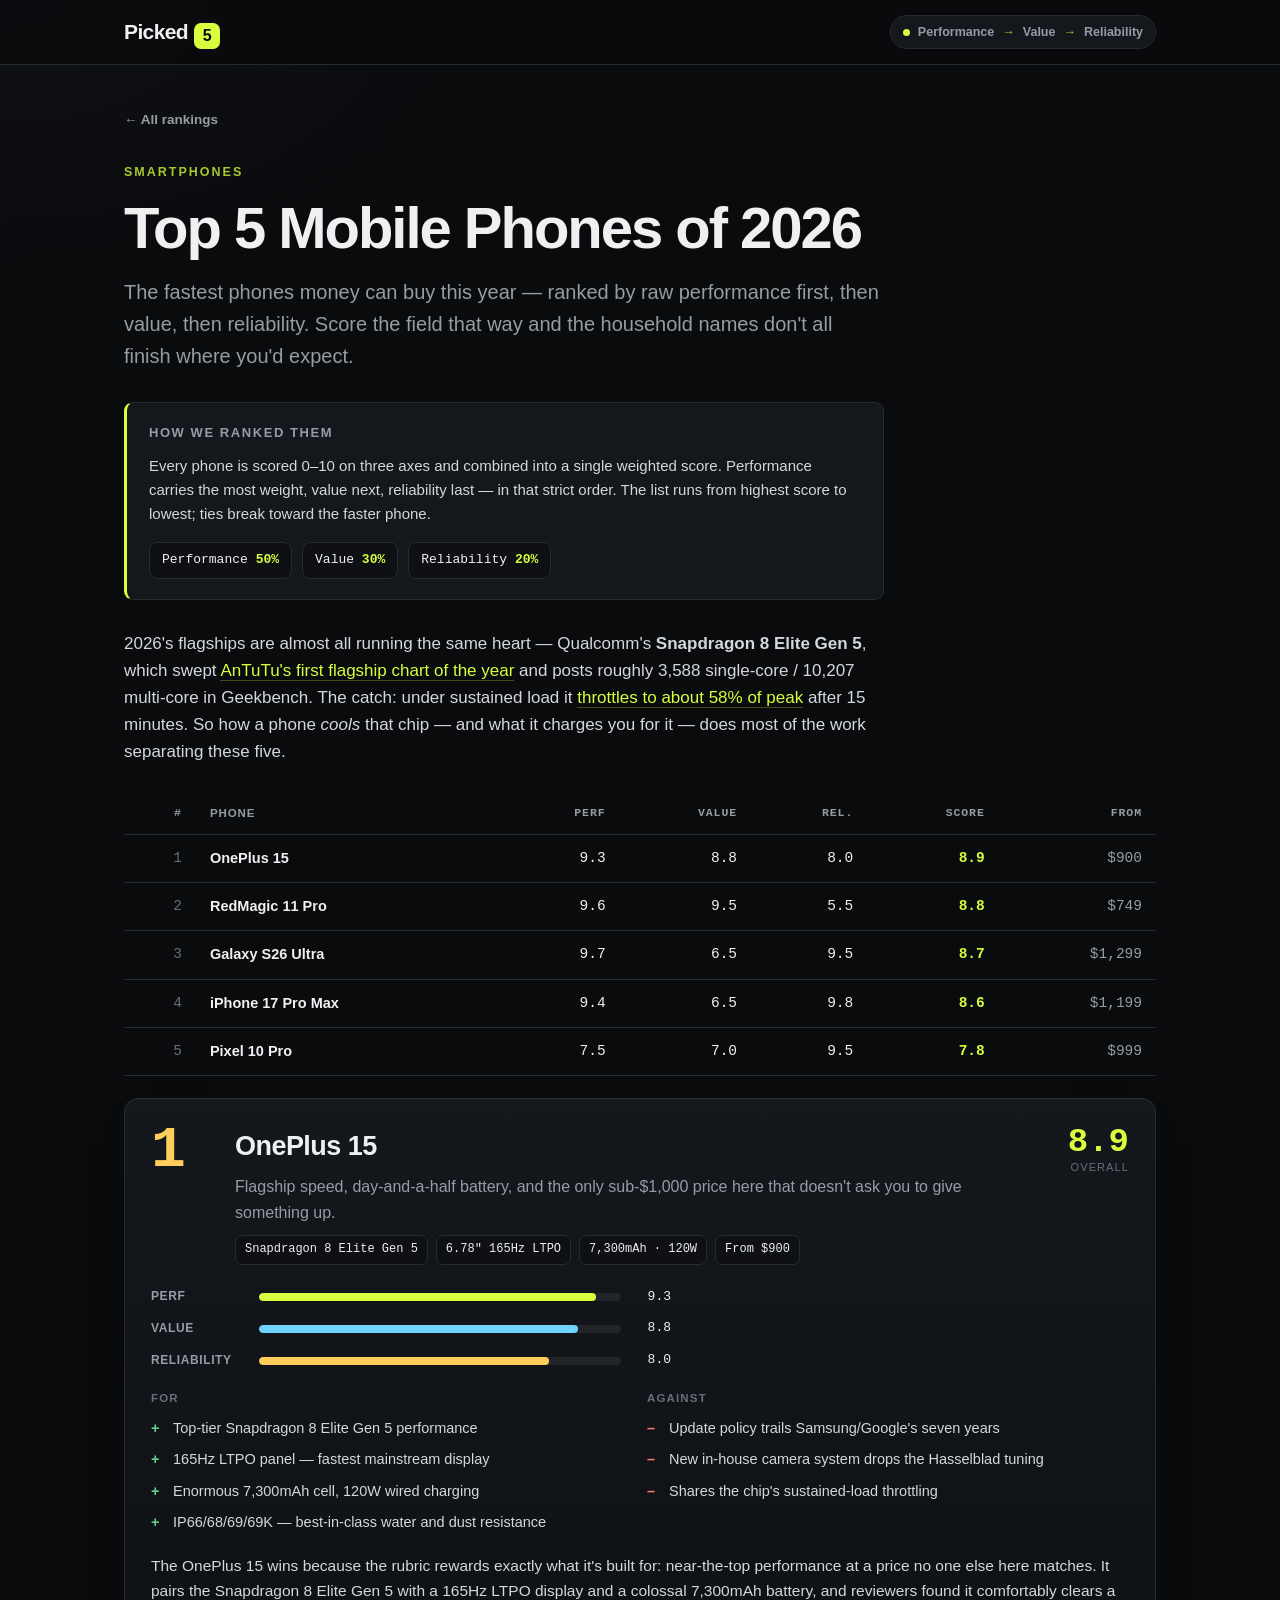
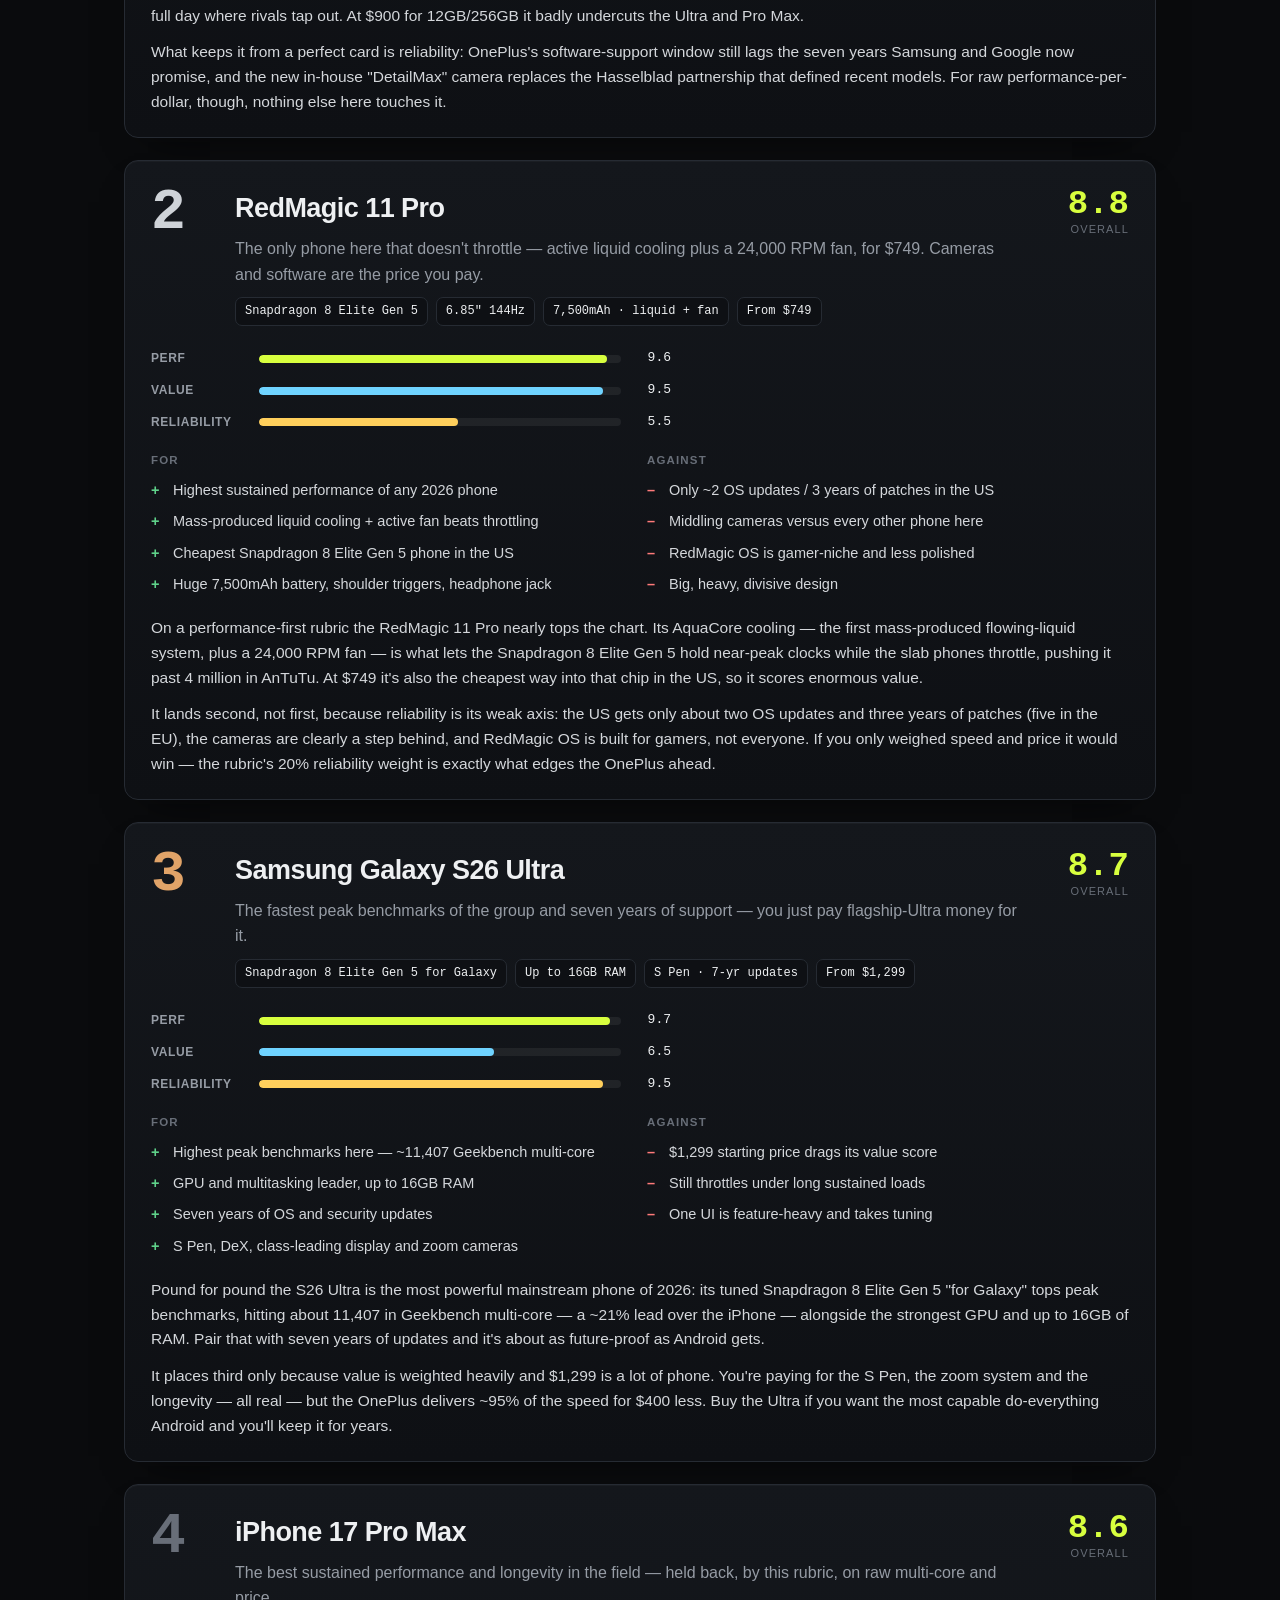
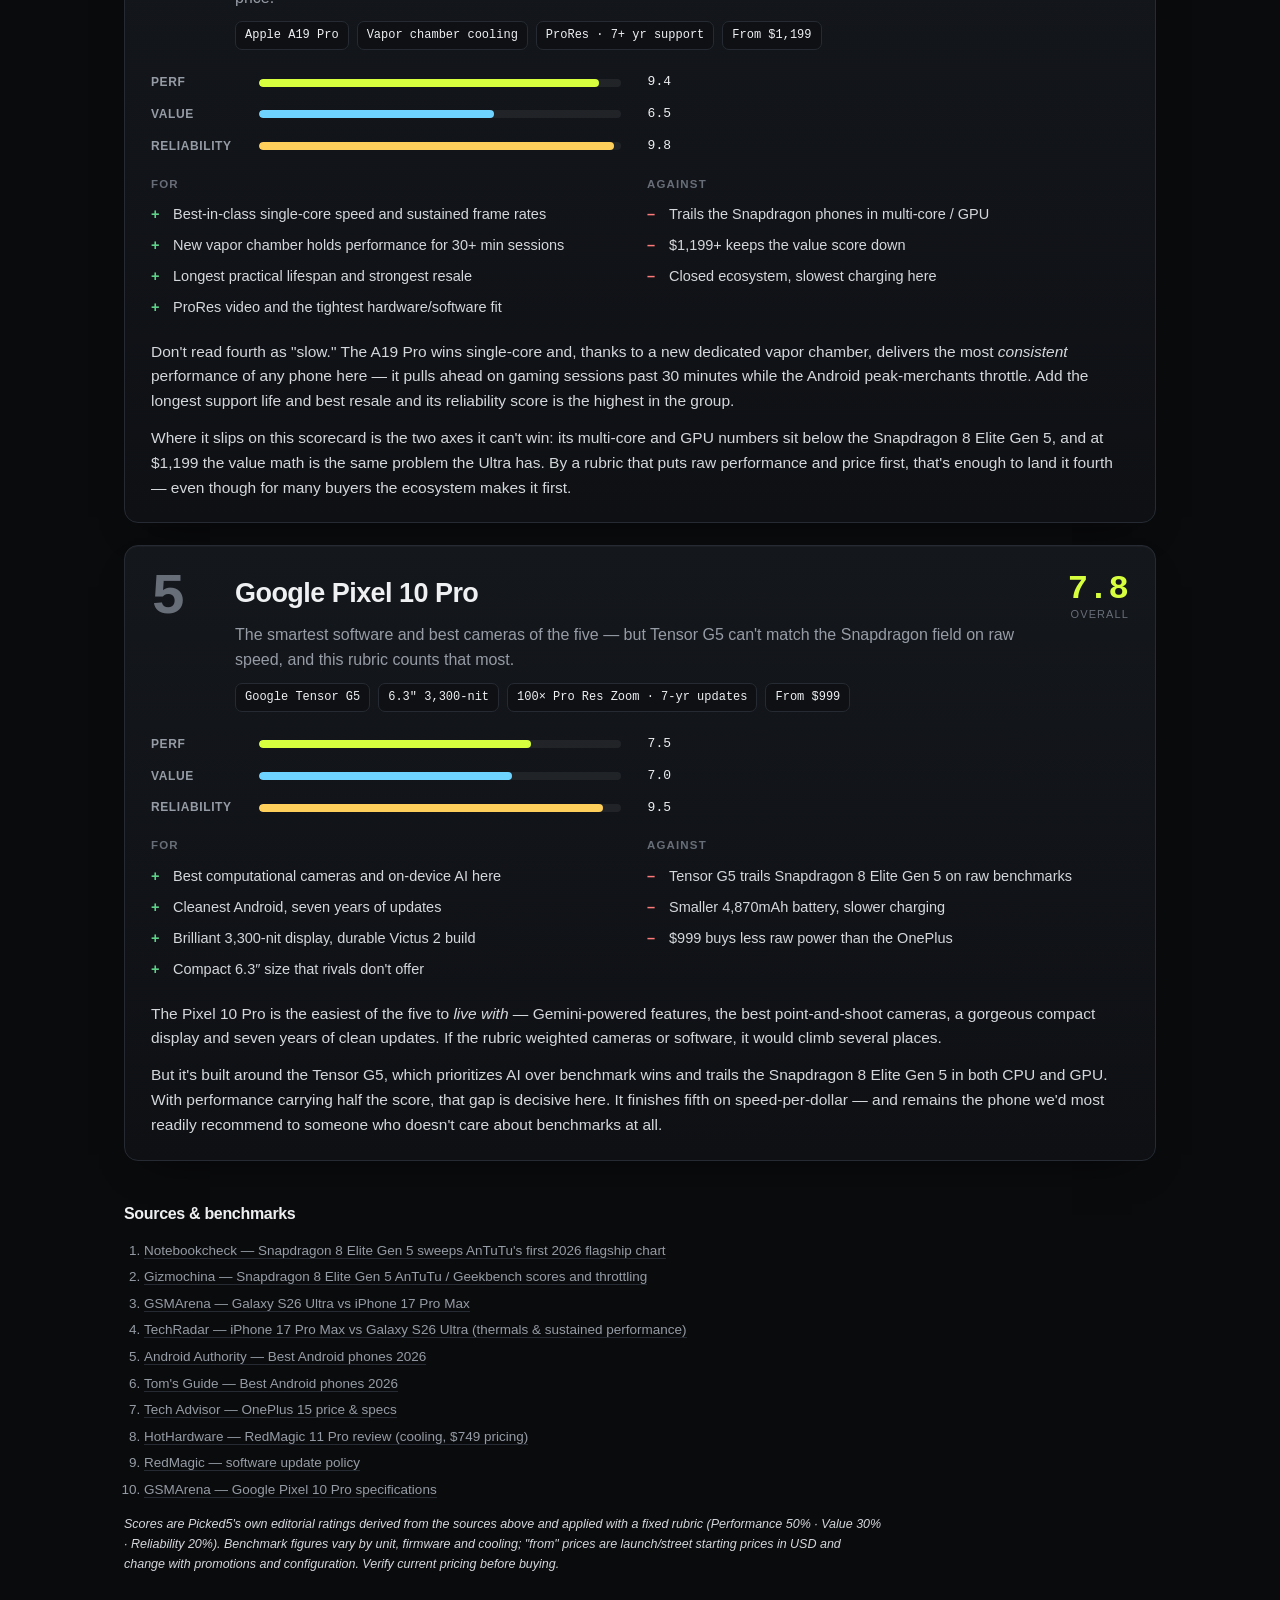
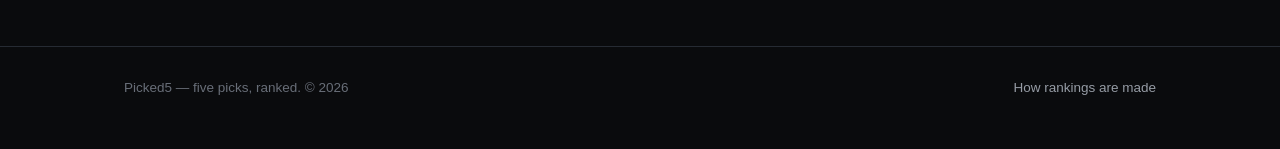
==== articles/top-mobile-phones-2026.html @ 72f7bd22 "personal mac" ====
<!DOCTYPE html>
<html lang="en">
<head>
  <meta charset="UTF-8">
  <meta name="viewport" content="width=device-width, initial-scale=1">
  <title>Top 5 Mobile Phones of 2026 — Picked5</title>
  <meta name="description" content="The five best phones of 2026, ranked by raw performance first, then value, then reliability. OnePlus 15, RedMagic 11 Pro, Galaxy S26 Ultra, iPhone 17 Pro Max and Pixel 10 Pro, scored on a transparent rubric.">
  <link rel="stylesheet" href="../assets/style.css">
</head>
<body>
  <nav class="nav">
    <div class="wrap">
      <a class="brand" href="../index.html"><b>Picked</b><span class="five">5</span></a>
      <span class="spacer"></span>
      <span class="pill hide-sm">
        <span class="dot"></span>
        Performance <span class="arrow">→</span> Value <span class="arrow">→</span> Reliability
      </span>
    </div>
  </nav>

  <article class="article">
    <div class="wrap">
      <a class="back" href="../index.html">← All rankings</a>

      <header class="art-head">
        <span class="eyebrow">Smartphones</span>
        <h1>Top 5 Mobile Phones of 2026</h1>
        <p class="deck">
          The fastest phones money can buy this year — ranked by raw performance first,
          then value, then reliability. Score the field that way and the household names
          don't all finish where you'd expect.
        </p>
      </header>

      <div class="prose">
        <div class="method-box">
          <h4>How we ranked them</h4>
          <p>
            Every phone is scored 0–10 on three axes and combined into a single weighted
            score. Performance carries the most weight, value next, reliability last —
            in that strict order. The list runs from highest score to lowest; ties break
            toward the faster phone.
          </p>
          <div class="weights">
            <span class="weight">Performance <b>50%</b></span>
            <span class="weight">Value <b>30%</b></span>
            <span class="weight">Reliability <b>20%</b></span>
          </div>
        </div>

        <p>
          2026's flagships are almost all running the same heart — Qualcomm's
          <strong>Snapdragon 8 Elite Gen 5</strong>, which swept
          <a href="https://www.notebookcheck.net/Snapdragon-8-Elite-Gen-5-sweeps-AnTuTu-s-first-flagship-phone-performance-chart-of-2026.1219603.0.html">AnTuTu's first flagship chart of the year</a>
          and posts roughly 3,588 single-core / 10,207 multi-core in Geekbench. The catch:
          under sustained load it
          <a href="https://www.gizmochina.com/2026/02/05/snapdragon-8-elite-gen-5-benchmark-score/">throttles to about 58% of peak</a>
          after 15 minutes. So how a phone <em>cools</em> that chip — and what it charges
          you for it — does most of the work separating these five.
        </p>
      </div>

      <!-- comparison table -->
      <div class="cmp-wrap">
        <table class="cmp">
          <thead>
            <tr>
              <th class="num">#</th>
              <th>Phone</th>
              <th class="num">Perf</th>
              <th class="num">Value</th>
              <th class="num">Rel.</th>
              <th class="num">Score</th>
              <th class="num">From</th>
            </tr>
          </thead>
          <tbody>
            <tr>
              <td class="rk num">1</td><td class="ph">OnePlus 15</td>
              <td class="num">9.3</td><td class="num">8.8</td><td class="num">8.0</td>
              <td class="num score">8.9</td><td class="num price">$900</td>
            </tr>
            <tr>
              <td class="rk num">2</td><td class="ph">RedMagic 11 Pro</td>
              <td class="num">9.6</td><td class="num">9.5</td><td class="num">5.5</td>
              <td class="num score">8.8</td><td class="num price">$749</td>
            </tr>
            <tr>
              <td class="rk num">3</td><td class="ph">Galaxy S26 Ultra</td>
              <td class="num">9.7</td><td class="num">6.5</td><td class="num">9.5</td>
              <td class="num score">8.7</td><td class="num price">$1,299</td>
            </tr>
            <tr>
              <td class="rk num">4</td><td class="ph">iPhone 17 Pro Max</td>
              <td class="num">9.4</td><td class="num">6.5</td><td class="num">9.8</td>
              <td class="num score">8.6</td><td class="num price">$1,199</td>
            </tr>
            <tr>
              <td class="rk num">5</td><td class="ph">Pixel 10 Pro</td>
              <td class="num">7.5</td><td class="num">7.0</td><td class="num">9.5</td>
              <td class="num score">7.8</td><td class="num price">$999</td>
            </tr>
          </tbody>
        </table>
      </div>

      <!-- ===================== #1 ===================== -->
      <section class="entry" data-rank="1">
        <div class="rank-row">
          <div class="numeral">1</div>
          <div class="head">
            <h3>OnePlus 15</h3>
            <p class="verdict">Flagship speed, day-and-a-half battery, and the only sub-$1,000 price here that doesn't ask you to give something up.</p>
            <div class="meta">
              <span class="tag">Snapdragon 8 Elite Gen 5</span>
              <span class="tag">6.78″ 165Hz LTPO</span>
              <span class="tag">7,300mAh · 120W</span>
              <span class="tag">From $900</span>
            </div>
          </div>
          <div class="overall"><div class="big">8.9</div><div class="lbl">Overall</div></div>
        </div>

        <div class="scores">
          <div class="row" data-k="perf"><span class="k">Perf</span><span class="bar"><i style="width:93%"></i></span><span class="v">9.3</span></div>
          <div class="row" data-k="value"><span class="k">Value</span><span class="bar"><i style="width:88%"></i></span><span class="v">8.8</span></div>
          <div class="row" data-k="rel"><span class="k">Reliability</span><span class="bar"><i style="width:80%"></i></span><span class="v">8.0</span></div>
        </div>

        <div class="pc">
          <div class="pros"><h5>For</h5><ul>
            <li>Top-tier Snapdragon 8 Elite Gen 5 performance</li>
            <li>165Hz LTPO panel — fastest mainstream display</li>
            <li>Enormous 7,300mAh cell, 120W wired charging</li>
            <li>IP66/68/69/69K — best-in-class water and dust resistance</li>
          </ul></div>
          <div class="cons"><h5>Against</h5><ul>
            <li>Update policy trails Samsung/Google's seven years</li>
            <li>New in-house camera system drops the Hasselblad tuning</li>
            <li>Shares the chip's sustained-load throttling</li>
          </ul></div>
        </div>

        <p class="take">
          The OnePlus 15 wins because the rubric rewards exactly what it's built for:
          near-the-top performance at a price no one else here matches. It pairs the
          Snapdragon 8 Elite Gen 5 with a 165Hz LTPO display and a colossal 7,300mAh
          battery, and reviewers found it
          <a href="https://www.androidauthority.com/oneplus-15-us-launch-3626724/">comfortably clears a full day</a>
          where rivals tap out. At $900 for 12GB/256GB it badly undercuts the Ultra and Pro Max.
        </p>
        <p class="take">
          What keeps it from a perfect card is reliability: OnePlus's software-support
          window still lags the seven years Samsung and Google now promise, and the new
          in-house "DetailMax" camera replaces the Hasselblad partnership that defined recent
          models. For raw performance-per-dollar, though, nothing else here touches it.
        </p>
      </section>

      <!-- ===================== #2 ===================== -->
      <section class="entry" data-rank="2">
        <div class="rank-row">
          <div class="numeral">2</div>
          <div class="head">
            <h3>RedMagic 11 Pro</h3>
            <p class="verdict">The only phone here that doesn't throttle — active liquid cooling plus a 24,000 RPM fan, for $749. Cameras and software are the price you pay.</p>
            <div class="meta">
              <span class="tag">Snapdragon 8 Elite Gen 5</span>
              <span class="tag">6.85″ 144Hz</span>
              <span class="tag">7,500mAh · liquid + fan</span>
              <span class="tag">From $749</span>
            </div>
          </div>
          <div class="overall"><div class="big">8.8</div><div class="lbl">Overall</div></div>
        </div>

        <div class="scores">
          <div class="row" data-k="perf"><span class="k">Perf</span><span class="bar"><i style="width:96%"></i></span><span class="v">9.6</span></div>
          <div class="row" data-k="value"><span class="k">Value</span><span class="bar"><i style="width:95%"></i></span><span class="v">9.5</span></div>
          <div class="row" data-k="rel"><span class="k">Reliability</span><span class="bar"><i style="width:55%"></i></span><span class="v">5.5</span></div>
        </div>

        <div class="pc">
          <div class="pros"><h5>For</h5><ul>
            <li>Highest sustained performance of any 2026 phone</li>
            <li>Mass-produced liquid cooling + active fan beats throttling</li>
            <li>Cheapest Snapdragon 8 Elite Gen 5 phone in the US</li>
            <li>Huge 7,500mAh battery, shoulder triggers, headphone jack</li>
          </ul></div>
          <div class="cons"><h5>Against</h5><ul>
            <li>Only ~2 OS updates / 3 years of patches in the US</li>
            <li>Middling cameras versus every other phone here</li>
            <li>RedMagic OS is gamer-niche and less polished</li>
            <li>Big, heavy, divisive design</li>
          </ul></div>
        </div>

        <p class="take">
          On a performance-first rubric the RedMagic 11 Pro nearly tops the chart. Its
          AquaCore cooling — the
          <a href="https://hothardware.com/reviews/redmagic-11-pro-review">first mass-produced flowing-liquid system</a>,
          plus a 24,000 RPM fan — is what lets the Snapdragon 8 Elite Gen 5 hold near-peak
          clocks while the slab phones throttle, pushing it past 4 million in AnTuTu. At $749
          it's also the cheapest way into that chip in the US, so it scores enormous value.
        </p>
        <p class="take">
          It lands second, not first, because reliability is its weak axis: the US gets only
          about
          <a href="https://redmagic.tech/pages/software-update-policy">two OS updates and three years of patches</a>
          (five in the EU), the cameras are clearly a step behind, and RedMagic OS is built for
          gamers, not everyone. If you only weighed speed and price it would win — the rubric's
          20% reliability weight is exactly what edges the OnePlus ahead.
        </p>
      </section>

      <!-- ===================== #3 ===================== -->
      <section class="entry" data-rank="3">
        <div class="rank-row">
          <div class="numeral">3</div>
          <div class="head">
            <h3>Samsung Galaxy S26 Ultra</h3>
            <p class="verdict">The fastest peak benchmarks of the group and seven years of support — you just pay flagship-Ultra money for it.</p>
            <div class="meta">
              <span class="tag">Snapdragon 8 Elite Gen 5 for Galaxy</span>
              <span class="tag">Up to 16GB RAM</span>
              <span class="tag">S Pen · 7-yr updates</span>
              <span class="tag">From $1,299</span>
            </div>
          </div>
          <div class="overall"><div class="big">8.7</div><div class="lbl">Overall</div></div>
        </div>

        <div class="scores">
          <div class="row" data-k="perf"><span class="k">Perf</span><span class="bar"><i style="width:97%"></i></span><span class="v">9.7</span></div>
          <div class="row" data-k="value"><span class="k">Value</span><span class="bar"><i style="width:65%"></i></span><span class="v">6.5</span></div>
          <div class="row" data-k="rel"><span class="k">Reliability</span><span class="bar"><i style="width:95%"></i></span><span class="v">9.5</span></div>
        </div>

        <div class="pc">
          <div class="pros"><h5>For</h5><ul>
            <li>Highest peak benchmarks here — ~11,407 Geekbench multi-core</li>
            <li>GPU and multitasking leader, up to 16GB RAM</li>
            <li>Seven years of OS and security updates</li>
            <li>S Pen, DeX, class-leading display and zoom cameras</li>
          </ul></div>
          <div class="cons"><h5>Against</h5><ul>
            <li>$1,299 starting price drags its value score</li>
            <li>Still throttles under long sustained loads</li>
            <li>One UI is feature-heavy and takes tuning</li>
          </ul></div>
        </div>

        <p class="take">
          Pound for pound the S26 Ultra is the most powerful mainstream phone of 2026: its
          tuned Snapdragon 8 Elite Gen 5 "for Galaxy" tops peak benchmarks, hitting
          <a href="https://www.gsmarena.com/samsung_galaxy_s26_ultra_vs_iphone_17_pro_max_review_battery_camera_price_compared-news-72101.php">about 11,407 in Geekbench multi-core</a> —
          a ~21% lead over the iPhone — alongside the strongest GPU and up to 16GB of RAM.
          Pair that with seven years of updates and it's about as future-proof as Android gets.
        </p>
        <p class="take">
          It places third only because value is weighted heavily and $1,299 is a lot of phone.
          You're paying for the S Pen, the zoom system and the longevity — all real — but the
          OnePlus delivers ~95% of the speed for $400 less. Buy the Ultra if you want the most
          capable do-everything Android and you'll keep it for years.
        </p>
      </section>

      <!-- ===================== #4 ===================== -->
      <section class="entry" data-rank="4">
        <div class="rank-row">
          <div class="numeral">4</div>
          <div class="head">
            <h3>iPhone 17 Pro Max</h3>
            <p class="verdict">The best sustained performance and longevity in the field — held back, by this rubric, on raw multi-core and price.</p>
            <div class="meta">
              <span class="tag">Apple A19 Pro</span>
              <span class="tag">Vapor chamber cooling</span>
              <span class="tag">ProRes · 7+ yr support</span>
              <span class="tag">From $1,199</span>
            </div>
          </div>
          <div class="overall"><div class="big">8.6</div><div class="lbl">Overall</div></div>
        </div>

        <div class="scores">
          <div class="row" data-k="perf"><span class="k">Perf</span><span class="bar"><i style="width:94%"></i></span><span class="v">9.4</span></div>
          <div class="row" data-k="value"><span class="k">Value</span><span class="bar"><i style="width:65%"></i></span><span class="v">6.5</span></div>
          <div class="row" data-k="rel"><span class="k">Reliability</span><span class="bar"><i style="width:98%"></i></span><span class="v">9.8</span></div>
        </div>

        <div class="pc">
          <div class="pros"><h5>For</h5><ul>
            <li>Best-in-class single-core speed and sustained frame rates</li>
            <li>New vapor chamber holds performance for 30+ min sessions</li>
            <li>Longest practical lifespan and strongest resale</li>
            <li>ProRes video and the tightest hardware/software fit</li>
          </ul></div>
          <div class="cons"><h5>Against</h5><ul>
            <li>Trails the Snapdragon phones in multi-core / GPU</li>
            <li>$1,199+ keeps the value score down</li>
            <li>Closed ecosystem, slowest charging here</li>
          </ul></div>
        </div>

        <p class="take">
          Don't read fourth as "slow." The A19 Pro wins single-core and, thanks to a new
          <a href="https://www.techradar.com/phones/iphone/iphone-17-pro-max-vs-samsung-galaxy-s26-ultra">dedicated vapor chamber</a>,
          delivers the most <em>consistent</em> performance of any phone here — it pulls ahead
          on gaming sessions past 30 minutes while the Android peak-merchants throttle. Add the
          longest support life and best resale and its reliability score is the highest in the group.
        </p>
        <p class="take">
          Where it slips on this scorecard is the two axes it can't win: its multi-core and GPU
          numbers sit below the Snapdragon 8 Elite Gen 5, and at $1,199 the value math is the
          same problem the Ultra has. By a rubric that puts raw performance and price first, that's
          enough to land it fourth — even though for many buyers the ecosystem makes it first.
        </p>
      </section>

      <!-- ===================== #5 ===================== -->
      <section class="entry" data-rank="5">
        <div class="rank-row">
          <div class="numeral">5</div>
          <div class="head">
            <h3>Google Pixel 10 Pro</h3>
            <p class="verdict">The smartest software and best cameras of the five — but Tensor G5 can't match the Snapdragon field on raw speed, and this rubric counts that most.</p>
            <div class="meta">
              <span class="tag">Google Tensor G5</span>
              <span class="tag">6.3″ 3,300-nit</span>
              <span class="tag">100× Pro Res Zoom · 7-yr updates</span>
              <span class="tag">From $999</span>
            </div>
          </div>
          <div class="overall"><div class="big">7.8</div><div class="lbl">Overall</div></div>
        </div>

        <div class="scores">
          <div class="row" data-k="perf"><span class="k">Perf</span><span class="bar"><i style="width:75%"></i></span><span class="v">7.5</span></div>
          <div class="row" data-k="value"><span class="k">Value</span><span class="bar"><i style="width:70%"></i></span><span class="v">7.0</span></div>
          <div class="row" data-k="rel"><span class="k">Reliability</span><span class="bar"><i style="width:95%"></i></span><span class="v">9.5</span></div>
        </div>

        <div class="pc">
          <div class="pros"><h5>For</h5><ul>
            <li>Best computational cameras and on-device AI here</li>
            <li>Cleanest Android, seven years of updates</li>
            <li>Brilliant 3,300-nit display, durable Victus 2 build</li>
            <li>Compact 6.3″ size that rivals don't offer</li>
          </ul></div>
          <div class="cons"><h5>Against</h5><ul>
            <li>Tensor G5 trails Snapdragon 8 Elite Gen 5 on raw benchmarks</li>
            <li>Smaller 4,870mAh battery, slower charging</li>
            <li>$999 buys less raw power than the OnePlus</li>
          </ul></div>
        </div>

        <p class="take">
          The Pixel 10 Pro is the easiest of the five to <em>live with</em> — Gemini-powered
          features, the best point-and-shoot cameras, a gorgeous compact display and seven years
          of clean updates. If the rubric weighted cameras or software, it would climb several
          places.
        </p>
        <p class="take">
          But it's built around the
          <a href="https://www.gsmarena.com/google_pixel_10_pro_5g-13987.php">Tensor G5</a>, which
          prioritizes AI over benchmark wins and trails the Snapdragon 8 Elite Gen 5 in both CPU and
          GPU. With performance carrying half the score, that gap is decisive here. It finishes fifth
          on speed-per-dollar — and remains the phone we'd most readily recommend to someone who
          doesn't care about benchmarks at all.
        </p>
      </section>

      <!-- sources -->
      <div class="prose sources">
        <h2>Sources & benchmarks</h2>
        <ol>
          <li><a href="https://www.notebookcheck.net/Snapdragon-8-Elite-Gen-5-sweeps-AnTuTu-s-first-flagship-phone-performance-chart-of-2026.1219603.0.html">Notebookcheck — Snapdragon 8 Elite Gen 5 sweeps AnTuTu's first 2026 flagship chart</a></li>
          <li><a href="https://www.gizmochina.com/2026/02/05/snapdragon-8-elite-gen-5-benchmark-score/">Gizmochina — Snapdragon 8 Elite Gen 5 AnTuTu / Geekbench scores and throttling</a></li>
          <li><a href="https://www.gsmarena.com/samsung_galaxy_s26_ultra_vs_iphone_17_pro_max_review_battery_camera_price_compared-news-72101.php">GSMArena — Galaxy S26 Ultra vs iPhone 17 Pro Max</a></li>
          <li><a href="https://www.techradar.com/phones/iphone/iphone-17-pro-max-vs-samsung-galaxy-s26-ultra">TechRadar — iPhone 17 Pro Max vs Galaxy S26 Ultra (thermals & sustained performance)</a></li>
          <li><a href="https://www.androidauthority.com/best-android-phone-3563254/">Android Authority — Best Android phones 2026</a></li>
          <li><a href="https://www.tomsguide.com/us/best-android-phones,review-6051.html">Tom's Guide — Best Android phones 2026</a></li>
          <li><a href="https://www.techadvisor.com/article/2872546/oneplus-15-release-date-price-specs.html">Tech Advisor — OnePlus 15 price & specs</a></li>
          <li><a href="https://hothardware.com/reviews/redmagic-11-pro-review">HotHardware — RedMagic 11 Pro review (cooling, $749 pricing)</a></li>
          <li><a href="https://redmagic.tech/pages/software-update-policy">RedMagic — software update policy</a></li>
          <li><a href="https://www.gsmarena.com/google_pixel_10_pro_5g-13987.php">GSMArena — Google Pixel 10 Pro specifications</a></li>
        </ol>
        <p class="disclaimer">
          Scores are Picked5's own editorial ratings derived from the sources above and applied with a
          fixed rubric (Performance 50% · Value 30% · Reliability 20%). Benchmark figures vary by unit,
          firmware and cooling; "from" prices are launch/street starting prices in USD and change with
          promotions and configuration. Verify current pricing before buying.
        </p>
      </div>
    </div>
  </article>

  <footer class="foot">
    <div class="wrap">
      <span>Picked5 — five picks, ranked. © 2026</span>
      <span><a href="../produce.txt">How rankings are made</a></span>
    </div>
  </footer>
</body>
</html>
---- assets/style.css ----
/* ===========================================================
   Picked5 — shared design system
   Used by index.html and every article in /articles
   =========================================================== */

:root {
  --bg:        #0a0b0d;
  --bg-2:      #0e1014;
  --surface:   #14171c;
  --surface-2: #1a1e25;
  --line:      #262b33;
  --line-soft: #1d212840;
  --text:      #eef0f2;
  --muted:     #969ca5;
  --faint:     #686e78;
  --accent:    #d8ff3e;   /* electric lime — "performance" */
  --accent-dim:#a9c92f;
  --ink:       #0a0b0d;
  --gold:      #ffcf5c;
  --silver:    #cfd3d8;
  --bronze:    #e0a368;
  --pos:       #5fd28a;
  --neg:       #ff7a7a;

  --radius:    14px;
  --radius-sm: 9px;
  --maxw:      1080px;
  --shadow:    0 1px 0 #ffffff08 inset, 0 18px 40px -24px #000000cc;

  --font: -apple-system, BlinkMacSystemFont, "Segoe UI", Inter, Roboto,
          Helvetica, Arial, sans-serif;
  --mono: ui-monospace, "SF Mono", SFMono-Regular, "JetBrains Mono",
          Menlo, Consolas, monospace;
}

* { box-sizing: border-box; }

html { -webkit-text-size-adjust: 100%; scroll-behavior: smooth; }

body {
  margin: 0;
  font-family: var(--font);
  background:
    radial-gradient(1200px 600px at 80% -10%, #1a2a0c20, transparent 60%),
    radial-gradient(900px 500px at 0% 0%, #14171c80, transparent 55%),
    var(--bg);
  color: var(--text);
  line-height: 1.6;
  font-size: 17px;
  -webkit-font-smoothing: antialiased;
  text-rendering: optimizeLegibility;
}

a { color: inherit; text-decoration: none; }

.wrap { max-width: var(--maxw); margin: 0 auto; padding: 0 24px; }

/* ---------- top nav ---------- */
.nav {
  position: sticky; top: 0; z-index: 50;
  backdrop-filter: blur(12px);
  background: #0a0b0dcc;
  border-bottom: 1px solid var(--line);
}
.nav .wrap {
  display: flex; align-items: center; gap: 18px;
  height: 64px;
}
.brand {
  display: inline-flex; align-items: baseline; gap: 2px;
  font-weight: 800; font-size: 21px; letter-spacing: -0.03em;
}
.brand b { font-weight: 800; }
.brand .five {
  display: inline-grid; place-items: center;
  margin-left: 4px;
  width: 26px; height: 26px;
  background: var(--accent); color: var(--ink);
  border-radius: 7px; font-size: 16px; font-weight: 800;
  transform: translateY(2px);
}
.nav .spacer { flex: 1; }
.nav a.navlink { color: var(--muted); font-size: 14px; font-weight: 600; }
.nav a.navlink:hover { color: var(--text); }

.pill {
  display: inline-flex; align-items: center; gap: 8px;
  padding: 6px 12px;
  border: 1px solid var(--line);
  border-radius: 999px;
  font-size: 12.5px; font-weight: 600; color: var(--muted);
  background: var(--surface);
}
.pill .dot { width: 7px; height: 7px; border-radius: 50%; background: var(--accent); }
.pill .arrow { color: var(--accent-dim); }

/* ---------- hero ---------- */
.hero { padding: 72px 0 36px; }
.hero h1 {
  font-size: clamp(38px, 6vw, 68px);
  line-height: 1.02; letter-spacing: -0.035em;
  margin: 0 0 18px; font-weight: 820;
}
.hero h1 .hl { color: var(--accent); }
.hero p.lede {
  max-width: 620px; font-size: 19px; color: var(--muted); margin: 0;
}
.hero .method {
  margin-top: 26px;
  display: flex; flex-wrap: wrap; gap: 10px; align-items: center;
}
.chip {
  font-family: var(--mono); font-size: 12.5px;
  padding: 6px 11px; border-radius: 8px;
  border: 1px solid var(--line); background: var(--surface);
  color: var(--text);
}
.chip .n { color: var(--accent); font-weight: 700; }

/* ---------- section heading ---------- */
.sec-head {
  display: flex; align-items: baseline; gap: 14px;
  margin: 44px 0 20px;
  border-top: 1px solid var(--line); padding-top: 22px;
}
.sec-head h2 {
  font-size: 14px; letter-spacing: 0.18em; text-transform: uppercase;
  color: var(--muted); margin: 0; font-weight: 700;
}
.sec-head .count { font-family: var(--mono); font-size: 13px; color: var(--faint); }

/* ---------- article cards (index) ---------- */
.cards { display: grid; gap: 16px; grid-template-columns: 1fr 1fr; }
.cards .card.feature { grid-column: 1 / -1; }

.card {
  position: relative; display: flex; flex-direction: column;
  background: linear-gradient(180deg, var(--surface), var(--bg-2));
  border: 1px solid var(--line);
  border-radius: var(--radius);
  padding: 22px 22px 20px;
  box-shadow: var(--shadow);
  transition: transform .18s ease, border-color .18s ease;
  min-height: 168px;
}
.card:hover { transform: translateY(-3px); border-color: #3a414c; }
.card .eyebrow {
  display: inline-flex; align-items: center; gap: 8px;
  font-size: 12px; font-weight: 700; letter-spacing: 0.08em;
  text-transform: uppercase; color: var(--accent-dim); margin-bottom: 12px;
}
.card .eyebrow .date { color: var(--faint); font-weight: 600; letter-spacing: 0; text-transform: none; }
.card h3 {
  margin: 0 0 8px; font-size: 24px; letter-spacing: -0.02em; line-height: 1.12;
}
.card.feature h3 { font-size: clamp(28px, 4vw, 40px); }
.card p { margin: 0; color: var(--muted); font-size: 15.5px; }
.card .read {
  margin-top: auto; padding-top: 16px;
  font-weight: 700; font-size: 14px; color: var(--text);
  display: inline-flex; gap: 7px; align-items: center;
}
.card:hover .read { color: var(--accent); }
.card .read .arr { transition: transform .18s ease; }
.card:hover .read .arr { transform: translateX(3px); }
.card .rankpeek {
  margin-top: 14px; display: flex; gap: 6px; flex-wrap: wrap;
}
.card .rankpeek span {
  font-family: var(--mono); font-size: 11.5px; color: var(--muted);
  border: 1px solid var(--line); border-radius: 6px; padding: 3px 8px;
  background: #0e1014;
}

/* ---------- load more ---------- */
.more-row { display: flex; justify-content: center; margin: 34px 0 8px; }
.btn {
  cursor: pointer; font: inherit; font-weight: 700; font-size: 15px;
  padding: 12px 22px; border-radius: 10px;
  background: var(--accent); color: var(--ink); border: 0;
  transition: filter .15s ease, transform .15s ease;
}
.btn:hover { filter: brightness(1.08); transform: translateY(-1px); }
.btn.ghost {
  background: transparent; color: var(--text); border: 1px solid var(--line);
}
.btn.ghost:hover { border-color: var(--accent); color: var(--accent); }
.empty { color: var(--faint); font-family: var(--mono); font-size: 14px; padding: 30px 0; }

/* ---------- footer ---------- */
.foot {
  margin-top: 72px; border-top: 1px solid var(--line);
  padding: 30px 0 50px; color: var(--faint); font-size: 13.5px;
}
.foot .wrap { display: flex; flex-wrap: wrap; gap: 14px; justify-content: space-between; }
.foot a { color: var(--muted); }
.foot a:hover { color: var(--accent); }

/* ===========================================================
   ARTICLE PAGE
   =========================================================== */
.article { padding: 40px 0 0; }
.article .back {
  font-size: 13.5px; color: var(--muted); font-weight: 600;
  display: inline-flex; gap: 7px; align-items: center; margin-bottom: 26px;
}
.article .back:hover { color: var(--accent); }

.art-head { max-width: 760px; }
.art-head .eyebrow {
  font-size: 12.5px; font-weight: 700; letter-spacing: 0.16em;
  text-transform: uppercase; color: var(--accent-dim);
}
.art-head h1 {
  font-size: clamp(34px, 5.5vw, 58px); line-height: 1.04;
  letter-spacing: -0.035em; margin: 14px 0 18px; font-weight: 820;
}
.art-head .deck { font-size: 20px; color: var(--muted); margin: 0; }

/* methodology box */
.method-box {
  margin: 30px 0; padding: 20px 22px;
  background: var(--surface); border: 1px solid var(--line);
  border-left: 3px solid var(--accent); border-radius: var(--radius-sm);
}
.method-box h4 {
  margin: 0 0 10px; font-size: 13px; letter-spacing: 0.12em;
  text-transform: uppercase; color: var(--muted);
}
.method-box p { margin: 0 0 8px; font-size: 15px; color: var(--muted); }
.method-box .weights { display: flex; flex-wrap: wrap; gap: 10px; margin-top: 14px; }
.weight {
  font-family: var(--mono); font-size: 13px;
  padding: 7px 12px; border-radius: 8px; background: var(--bg-2);
  border: 1px solid var(--line);
}
.weight b { color: var(--accent); }

/* prose */
.prose { max-width: 760px; }
.prose h2 {
  font-size: 24px; letter-spacing: -0.02em; margin: 40px 0 12px; font-weight: 760;
}
.prose p { color: #d4d7db; margin: 0 0 16px; }
.prose a { color: var(--accent); border-bottom: 1px solid #d8ff3e44; }

/* comparison table */
.cmp-wrap { overflow-x: auto; margin: 26px 0 8px; }
table.cmp {
  width: 100%; border-collapse: collapse; font-size: 14.5px; min-width: 620px;
}
table.cmp th, table.cmp td {
  text-align: left; padding: 12px 14px; border-bottom: 1px solid var(--line);
}
table.cmp thead th {
  font-size: 11.5px; letter-spacing: 0.08em; text-transform: uppercase;
  color: var(--muted); font-weight: 700;
}
table.cmp td.num, table.cmp th.num { text-align: right; font-family: var(--mono); }
table.cmp tbody tr:hover { background: #ffffff05; }
table.cmp .rk { font-family: var(--mono); color: var(--faint); }
table.cmp .ph { font-weight: 700; }
table.cmp .score {
  font-family: var(--mono); font-weight: 700; color: var(--accent);
}
table.cmp .price { font-family: var(--mono); color: var(--muted); }

/* ranked entries */
.entry {
  position: relative;
  margin: 22px 0; padding: 26px 26px 22px;
  background: linear-gradient(180deg, var(--surface), var(--bg-2));
  border: 1px solid var(--line); border-radius: var(--radius);
  box-shadow: var(--shadow);
}
.entry .rank-row { display: flex; align-items: flex-start; gap: 20px; }
.entry .numeral {
  font-family: var(--mono); font-weight: 800;
  font-size: 58px; line-height: .9; letter-spacing: -0.04em;
  color: var(--faint); min-width: 64px;
}
.entry[data-rank="1"] .numeral { color: var(--gold); }
.entry[data-rank="2"] .numeral { color: var(--silver); }
.entry[data-rank="3"] .numeral { color: var(--bronze); }
.entry .head h3 { margin: 0; font-size: 27px; letter-spacing: -0.02em; }
.entry .head .verdict { margin: 6px 0 0; color: var(--muted); font-size: 16px; }
.entry .head .meta {
  margin-top: 10px; display: flex; flex-wrap: wrap; gap: 8px;
}
.entry .head .meta .tag {
  font-family: var(--mono); font-size: 12px; color: var(--text);
  border: 1px solid var(--line); background: var(--bg-2);
  padding: 4px 9px; border-radius: 7px;
}
.entry .overall {
  margin-left: auto; text-align: right; min-width: 92px;
}
.entry .overall .big {
  font-family: var(--mono); font-weight: 800; font-size: 34px;
  color: var(--accent); line-height: 1;
}
.entry .overall .lbl {
  font-size: 11px; letter-spacing: 0.1em; text-transform: uppercase;
  color: var(--faint);
}

/* score bars */
.scores { margin: 22px 0 18px; display: grid; gap: 11px; max-width: 520px; }
.scores .row { display: grid; grid-template-columns: 96px 1fr 38px; align-items: center; gap: 12px; }
.scores .row .k {
  font-size: 12px; letter-spacing: 0.05em; text-transform: uppercase;
  color: var(--muted); font-weight: 700;
}
.scores .bar { height: 8px; border-radius: 999px; background: #ffffff10; overflow: hidden; }
.scores .bar > i { display: block; height: 100%; border-radius: 999px; background: var(--accent); }
.scores .row .v { font-family: var(--mono); font-size: 13px; color: var(--text); text-align: right; }
.scores .row[data-k="perf"] .bar > i { background: var(--accent); }
.scores .row[data-k="value"] .bar > i { background: #6fd3ff; }
.scores .row[data-k="rel"] .bar > i { background: var(--gold); }

/* pros / cons */
.pc { display: grid; grid-template-columns: 1fr 1fr; gap: 14px; margin: 4px 0 16px; }
.pc ul { margin: 0; padding: 0; list-style: none; }
.pc li { font-size: 14.5px; color: #d4d7db; padding: 4px 0 4px 22px; position: relative; }
.pc .pros li::before { content: "+"; position: absolute; left: 0; color: var(--pos); font-weight: 800; }
.pc .cons li::before { content: "–"; position: absolute; left: 0; color: var(--neg); font-weight: 800; }
.pc h5 {
  margin: 0 0 6px; font-size: 11.5px; letter-spacing: 0.1em;
  text-transform: uppercase; color: var(--faint);
}
.entry .take { color: #d4d7db; margin: 0; font-size: 15.5px; }
.entry .take + .take { margin-top: 12px; }

/* sources */
.sources { margin: 36px 0 0; }
.sources h2 { font-size: 16px; }
.sources ol { color: var(--muted); font-size: 13.5px; padding-left: 20px; }
.sources li { margin: 5px 0; }
.sources a { color: var(--muted); border-bottom: 1px solid var(--line); }
.sources a:hover { color: var(--accent); }
.disclaimer {
  margin-top: 24px; font-size: 12.5px; color: var(--faint);
  font-style: italic; max-width: 760px;
}

/* ---------- responsive ---------- */
@media (max-width: 720px) {
  body { font-size: 16px; }
  .cards { grid-template-columns: 1fr; }
  .hero { padding: 48px 0 28px; }
  .pc { grid-template-columns: 1fr; }
  .entry .rank-row { flex-wrap: wrap; gap: 12px; }
  .entry .numeral { font-size: 46px; min-width: 50px; }
  .entry .overall { margin-left: 0; text-align: left; }
  .scores .row { grid-template-columns: 80px 1fr 34px; }
  .nav .hide-sm { display: none; }
}
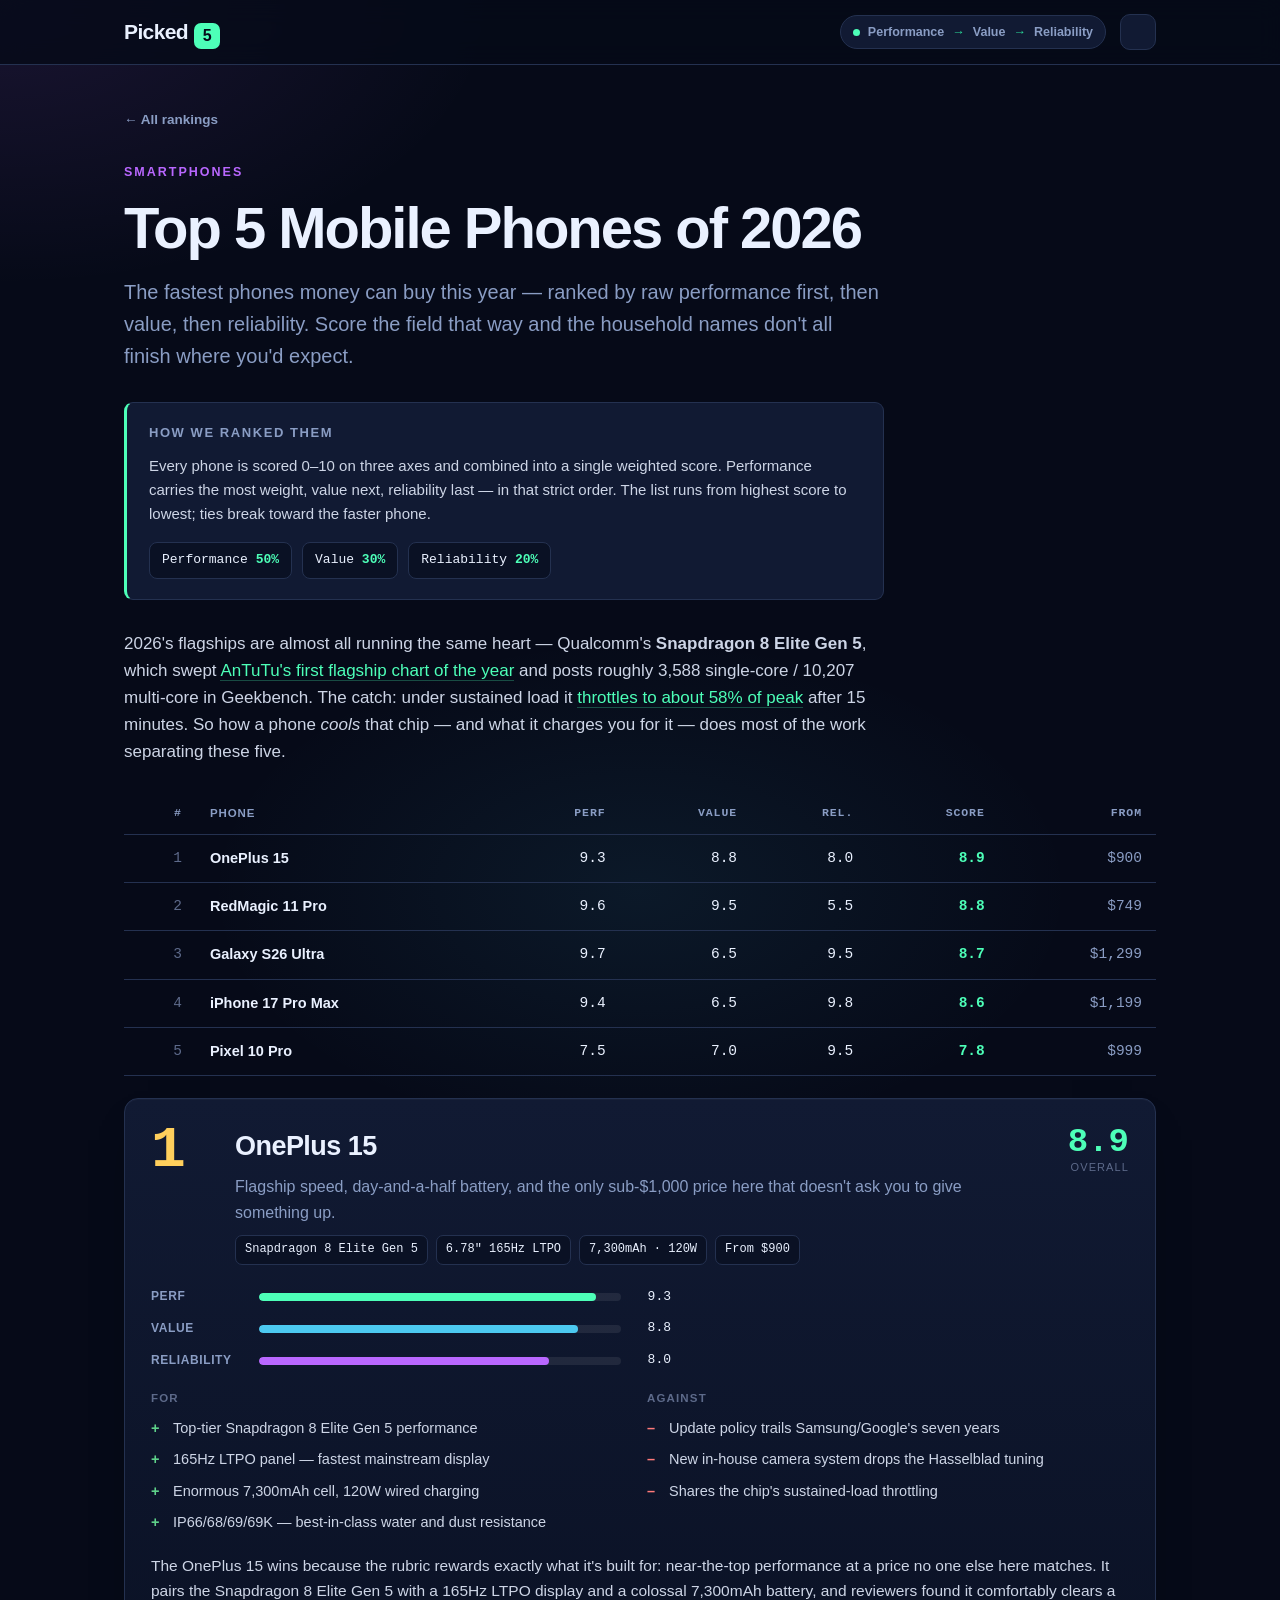
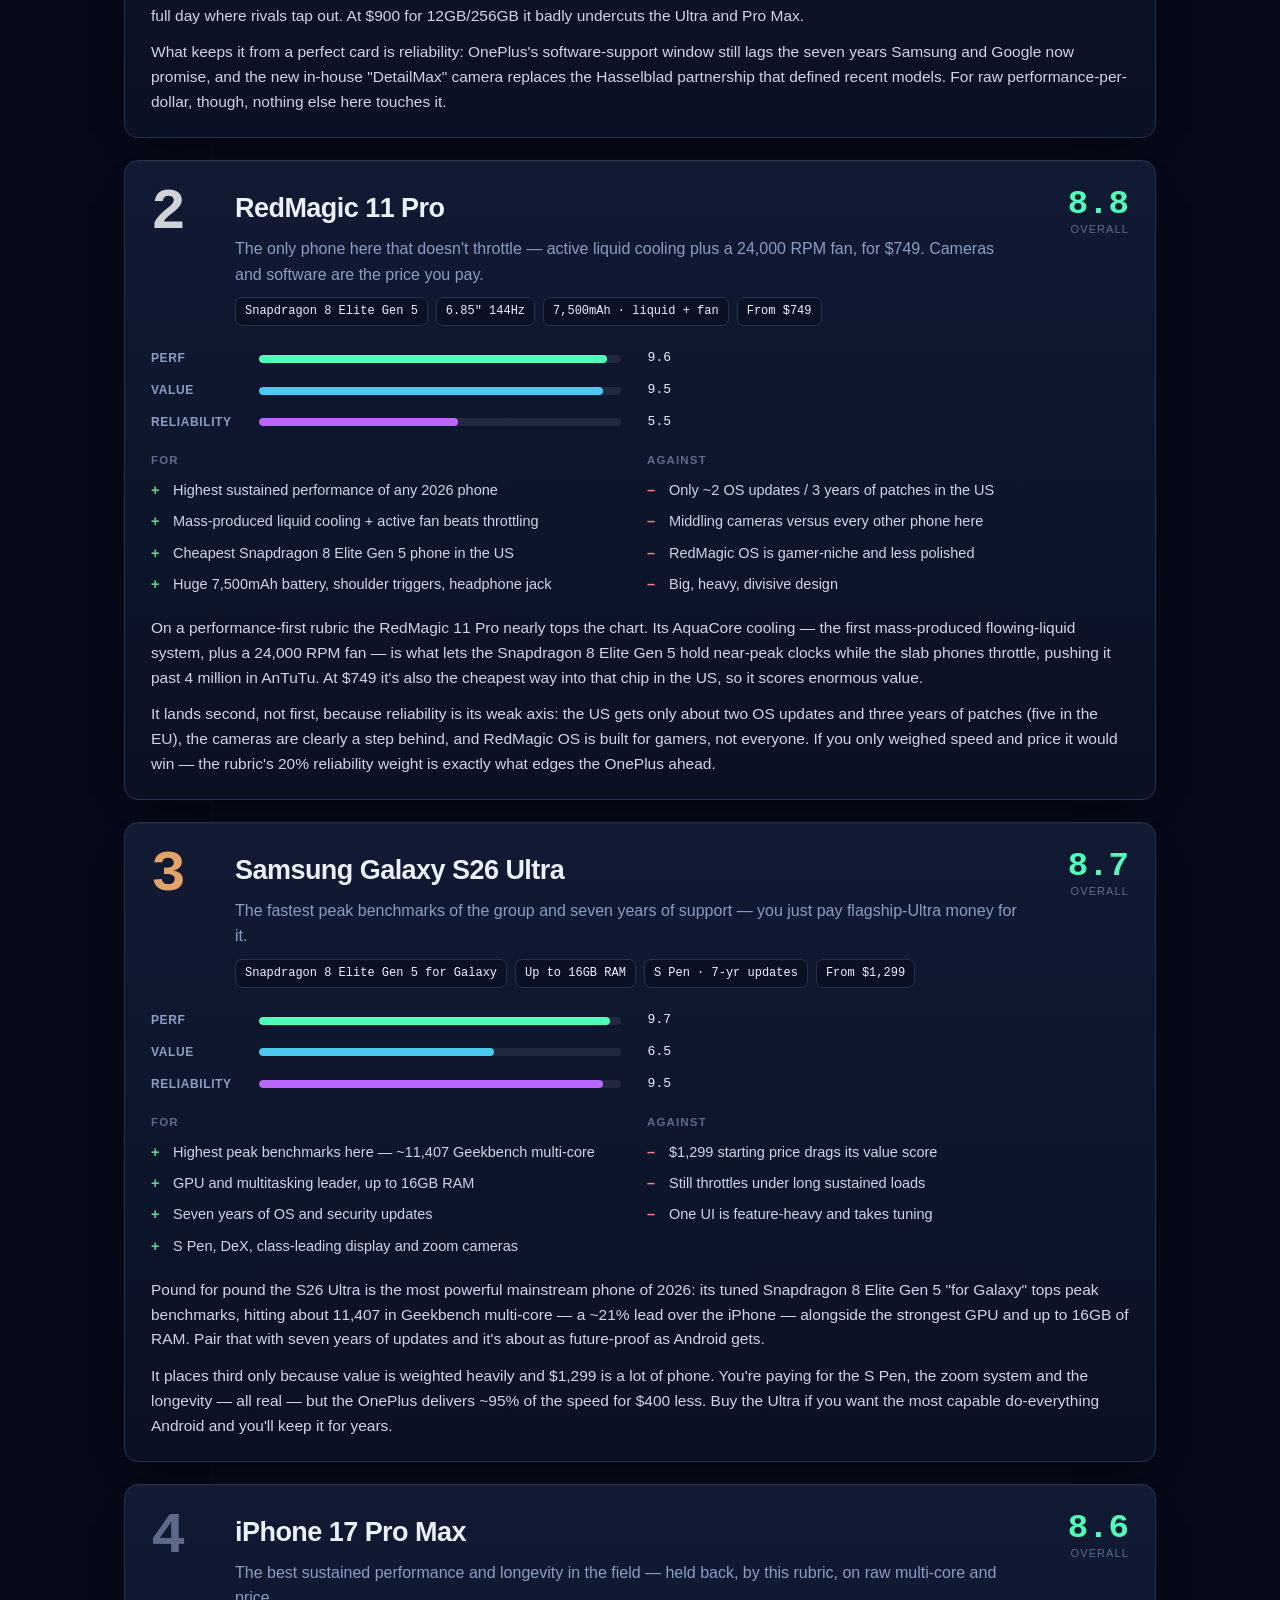
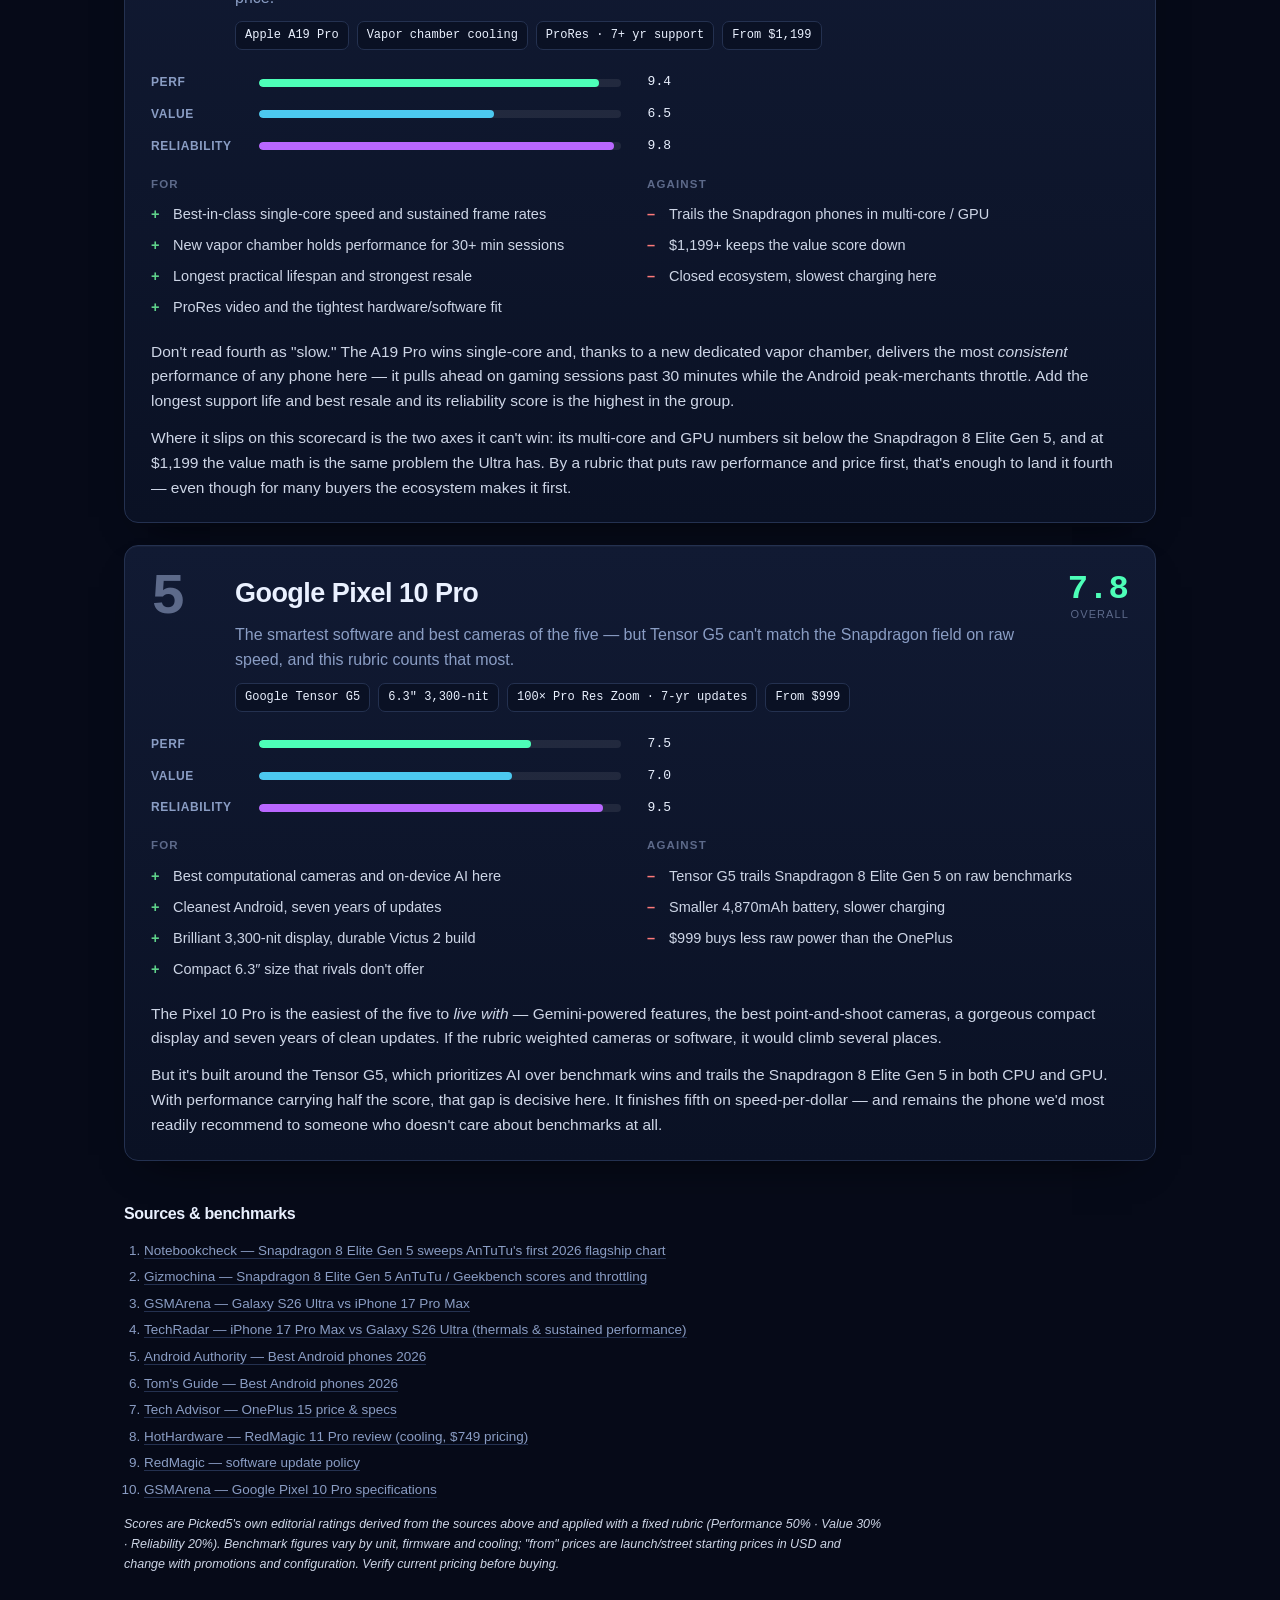
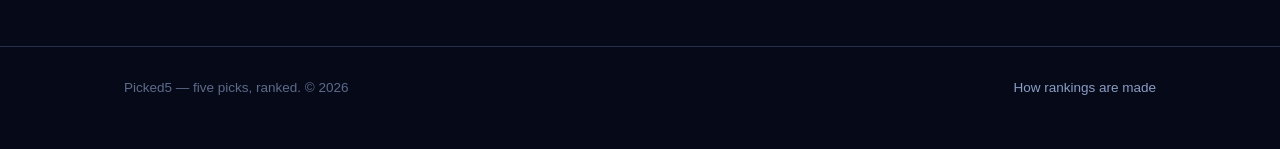
==== commit 8c75df81: "work mac" ====
--- a/articles/top-mobile-phones-2026.html
+++ b/articles/top-mobile-phones-2026.html
@@ -5,6 +5,7 @@
   <meta name="viewport" content="width=device-width, initial-scale=1">
   <title>Top 5 Mobile Phones of 2026 — Picked5</title>
   <meta name="description" content="The five best phones of 2026, ranked by raw performance first, then value, then reliability. OnePlus 15, RedMagic 11 Pro, Galaxy S26 Ultra, iPhone 17 Pro Max and Pixel 10 Pro, scored on a transparent rubric.">
+  <script src="../assets/theme.js"></script>
   <link rel="stylesheet" href="../assets/style.css">
 </head>
 <body>
@@ -16,6 +17,10 @@
         <span class="dot"></span>
         Performance <span class="arrow">→</span> Value <span class="arrow">→</span> Reliability
       </span>
+      <button class="theme-toggle" id="themeToggle" type="button" aria-label="Toggle color theme">
+        <span class="t-icon t-sun">☀</span>
+        <span class="t-icon t-moon">☾</span>
+      </button>
     </div>
   </nav>
 
--- a/assets/style.css
+++ b/assets/style.css
@@ -1,31 +1,47 @@
 /* ===========================================================
    Picked5 — shared design system
-   Used by index.html and every article in /articles
+   Aurora-themed: dark = night sky with aurora; light = icy day.
+   Theme is toggled via data-theme on <html> (see theme.js).
    =========================================================== */
 
-:root {
-  --bg:        #0a0b0d;
-  --bg-2:      #0e1014;
-  --surface:   #14171c;
-  --surface-2: #1a1e25;
-  --line:      #262b33;
-  --line-soft: #1d212840;
-  --text:      #eef0f2;
-  --muted:     #969ca5;
-  --faint:     #686e78;
-  --accent:    #d8ff3e;   /* electric lime — "performance" */
-  --accent-dim:#a9c92f;
-  --ink:       #0a0b0d;
-  --gold:      #ffcf5c;
-  --silver:    #cfd3d8;
-  --bronze:    #e0a368;
-  --pos:       #5fd28a;
-  --neg:       #ff7a7a;
+:root,
+:root[data-theme="dark"] {
+  --bg:          #060a18;
+  --bg-2:        #0a1124;
+  --surface:     #111a33;
+  --surface-2:   #18223f;
+  --line:        #243150;
+  --line-soft:   #1b254080;
+  --text:        #eaf1ff;
+  --text-soft:   #cdd5e6;
+  --muted:       #8a9dc4;
+  --faint:       #5d6a8a;
+
+  --accent:      #4dffb8;   /* aurora mint-green */
+  --accent-dim:  #2bd99a;
+  --accent-2:    #b967ff;   /* aurora violet */
+  --accent-3:    #4cc9f0;   /* aurora ice-blue */
+  --accent-line: #4dffb844;
+  --ink:         #050a1a;
+
+  --gold:        #ffcf5c;
+  --silver:      #cfd3d8;
+  --bronze:      #e0a368;
+  --pos:         #5fd28a;
+  --neg:         #ff7a7a;
+
+  --nav-bg:      #060a18cc;
+  --bar-bg:      #ffffff14;
+  --row-hover:   #ffffff06;
+
+  --glow-1:      #4dffb822;
+  --glow-2:      #b967ff1c;
+  --glow-3:      #4cc9f014;
+  --shadow:      0 1px 0 #ffffff08 inset, 0 18px 40px -24px #000000cc;
 
   --radius:    14px;
   --radius-sm: 9px;
   --maxw:      1080px;
-  --shadow:    0 1px 0 #ffffff08 inset, 0 18px 40px -24px #000000cc;
 
   --font: -apple-system, BlinkMacSystemFont, "Segoe UI", Inter, Roboto,
           Helvetica, Arial, sans-serif;
@@ -33,6 +49,41 @@
           Menlo, Consolas, monospace;
 }
 
+:root[data-theme="light"] {
+  --bg:          #eef3fb;
+  --bg-2:        #ffffff;
+  --surface:     #ffffff;
+  --surface-2:   #e8eef8;
+  --line:        #cdd6e8;
+  --line-soft:   #d8e0ec80;
+  --text:        #0a1024;
+  --text-soft:   #2a3252;
+  --muted:       #4f5a78;
+  --faint:       #8590a8;
+
+  --accent:      #00c98a;   /* aurora teal — saturated, dark enough for white bg */
+  --accent-dim:  #008a5d;
+  --accent-2:    #7a3fc7;   /* deeper violet */
+  --accent-3:    #1a8fc7;   /* deeper cyan */
+  --accent-line: #00c98a55;
+  --ink:         #03190f;
+
+  --gold:        #b88600;
+  --silver:      #7d8694;
+  --bronze:      #b06d28;
+  --pos:         #008a5d;
+  --neg:         #c43030;
+
+  --nav-bg:      #ffffffd0;
+  --bar-bg:      #0a102414;
+  --row-hover:   #0a10240a;
+
+  --glow-1:      #00c98a1f;
+  --glow-2:      #7a3fc718;
+  --glow-3:      #1a8fc714;
+  --shadow:      0 1px 0 #ffffff inset, 0 10px 30px -18px #0a102433;
+}
+
 * { box-sizing: border-box; }
 
 html { -webkit-text-size-adjust: 100%; scroll-behavior: smooth; }
@@ -41,14 +92,16 @@
   margin: 0;
   font-family: var(--font);
   background:
-    radial-gradient(1200px 600px at 80% -10%, #1a2a0c20, transparent 60%),
-    radial-gradient(900px 500px at 0% 0%, #14171c80, transparent 55%),
+    radial-gradient(1200px 600px at 80% -10%, var(--glow-1), transparent 60%),
+    radial-gradient(900px 520px at 0% 0%, var(--glow-2), transparent 55%),
+    radial-gradient(720px 420px at 50% 18%, var(--glow-3), transparent 60%),
     var(--bg);
   color: var(--text);
   line-height: 1.6;
   font-size: 17px;
   -webkit-font-smoothing: antialiased;
   text-rendering: optimizeLegibility;
+  transition: background-color .2s ease, color .2s ease;
 }
 
 a { color: inherit; text-decoration: none; }
@@ -59,11 +112,11 @@
 .nav {
   position: sticky; top: 0; z-index: 50;
   backdrop-filter: blur(12px);
-  background: #0a0b0dcc;
+  background: var(--nav-bg);
   border-bottom: 1px solid var(--line);
 }
 .nav .wrap {
-  display: flex; align-items: center; gap: 18px;
+  display: flex; align-items: center; gap: 14px;
   height: 64px;
 }
 .brand {
@@ -93,6 +146,24 @@
 }
 .pill .dot { width: 7px; height: 7px; border-radius: 50%; background: var(--accent); }
 .pill .arrow { color: var(--accent-dim); }
+
+/* ---------- theme toggle ---------- */
+.theme-toggle {
+  width: 36px; height: 36px;
+  display: inline-grid; place-items: center;
+  background: var(--surface);
+  border: 1px solid var(--line);
+  border-radius: 10px;
+  cursor: pointer;
+  color: var(--muted);
+  font-size: 15px; line-height: 1;
+  transition: color .15s ease, border-color .15s ease, background-color .15s ease;
+  padding: 0;
+}
+.theme-toggle:hover { color: var(--accent); border-color: var(--accent); }
+.theme-toggle .t-icon { display: none; }
+:root[data-theme="dark"]  .theme-toggle .t-sun  { display: inline; }
+:root[data-theme="light"] .theme-toggle .t-moon { display: inline; }
 
 /* ---------- hero ---------- */
 .hero { padding: 72px 0 36px; }
@@ -143,11 +214,11 @@
   transition: transform .18s ease, border-color .18s ease;
   min-height: 168px;
 }
-.card:hover { transform: translateY(-3px); border-color: #3a414c; }
+.card:hover { transform: translateY(-3px); border-color: var(--accent); }
 .card .eyebrow {
   display: inline-flex; align-items: center; gap: 8px;
   font-size: 12px; font-weight: 700; letter-spacing: 0.08em;
-  text-transform: uppercase; color: var(--accent-dim); margin-bottom: 12px;
+  text-transform: uppercase; color: var(--accent-2); margin-bottom: 12px;
 }
 .card .eyebrow .date { color: var(--faint); font-weight: 600; letter-spacing: 0; text-transform: none; }
 .card h3 {
@@ -169,7 +240,7 @@
 .card .rankpeek span {
   font-family: var(--mono); font-size: 11.5px; color: var(--muted);
   border: 1px solid var(--line); border-radius: 6px; padding: 3px 8px;
-  background: #0e1014;
+  background: var(--bg-2);
 }
 
 /* ---------- load more ---------- */
@@ -209,7 +280,7 @@
 .art-head { max-width: 760px; }
 .art-head .eyebrow {
   font-size: 12.5px; font-weight: 700; letter-spacing: 0.16em;
-  text-transform: uppercase; color: var(--accent-dim);
+  text-transform: uppercase; color: var(--accent-2);
 }
 .art-head h1 {
   font-size: clamp(34px, 5.5vw, 58px); line-height: 1.04;
@@ -241,8 +312,8 @@
 .prose h2 {
   font-size: 24px; letter-spacing: -0.02em; margin: 40px 0 12px; font-weight: 760;
 }
-.prose p { color: #d4d7db; margin: 0 0 16px; }
-.prose a { color: var(--accent); border-bottom: 1px solid #d8ff3e44; }
+.prose p { color: var(--text-soft); margin: 0 0 16px; }
+.prose a { color: var(--accent); border-bottom: 1px solid var(--accent-line); }
 
 /* comparison table */
 .cmp-wrap { overflow-x: auto; margin: 26px 0 8px; }
@@ -257,7 +328,7 @@
   color: var(--muted); font-weight: 700;
 }
 table.cmp td.num, table.cmp th.num { text-align: right; font-family: var(--mono); }
-table.cmp tbody tr:hover { background: #ffffff05; }
+table.cmp tbody tr:hover { background: var(--row-hover); }
 table.cmp .rk { font-family: var(--mono); color: var(--faint); }
 table.cmp .ph { font-weight: 700; }
 table.cmp .score {
@@ -311,24 +382,24 @@
   font-size: 12px; letter-spacing: 0.05em; text-transform: uppercase;
   color: var(--muted); font-weight: 700;
 }
-.scores .bar { height: 8px; border-radius: 999px; background: #ffffff10; overflow: hidden; }
+.scores .bar { height: 8px; border-radius: 999px; background: var(--bar-bg); overflow: hidden; }
 .scores .bar > i { display: block; height: 100%; border-radius: 999px; background: var(--accent); }
 .scores .row .v { font-family: var(--mono); font-size: 13px; color: var(--text); text-align: right; }
-.scores .row[data-k="perf"] .bar > i { background: var(--accent); }
-.scores .row[data-k="value"] .bar > i { background: #6fd3ff; }
-.scores .row[data-k="rel"] .bar > i { background: var(--gold); }
+.scores .row[data-k="perf"]  .bar > i { background: var(--accent); }
+.scores .row[data-k="value"] .bar > i { background: var(--accent-3); }
+.scores .row[data-k="rel"]   .bar > i { background: var(--accent-2); }
 
 /* pros / cons */
 .pc { display: grid; grid-template-columns: 1fr 1fr; gap: 14px; margin: 4px 0 16px; }
 .pc ul { margin: 0; padding: 0; list-style: none; }
-.pc li { font-size: 14.5px; color: #d4d7db; padding: 4px 0 4px 22px; position: relative; }
+.pc li { font-size: 14.5px; color: var(--text-soft); padding: 4px 0 4px 22px; position: relative; }
 .pc .pros li::before { content: "+"; position: absolute; left: 0; color: var(--pos); font-weight: 800; }
 .pc .cons li::before { content: "–"; position: absolute; left: 0; color: var(--neg); font-weight: 800; }
 .pc h5 {
   margin: 0 0 6px; font-size: 11.5px; letter-spacing: 0.1em;
   text-transform: uppercase; color: var(--faint);
 }
-.entry .take { color: #d4d7db; margin: 0; font-size: 15.5px; }
+.entry .take { color: var(--text-soft); margin: 0; font-size: 15.5px; }
 .entry .take + .take { margin-top: 12px; }
 
 /* sources */
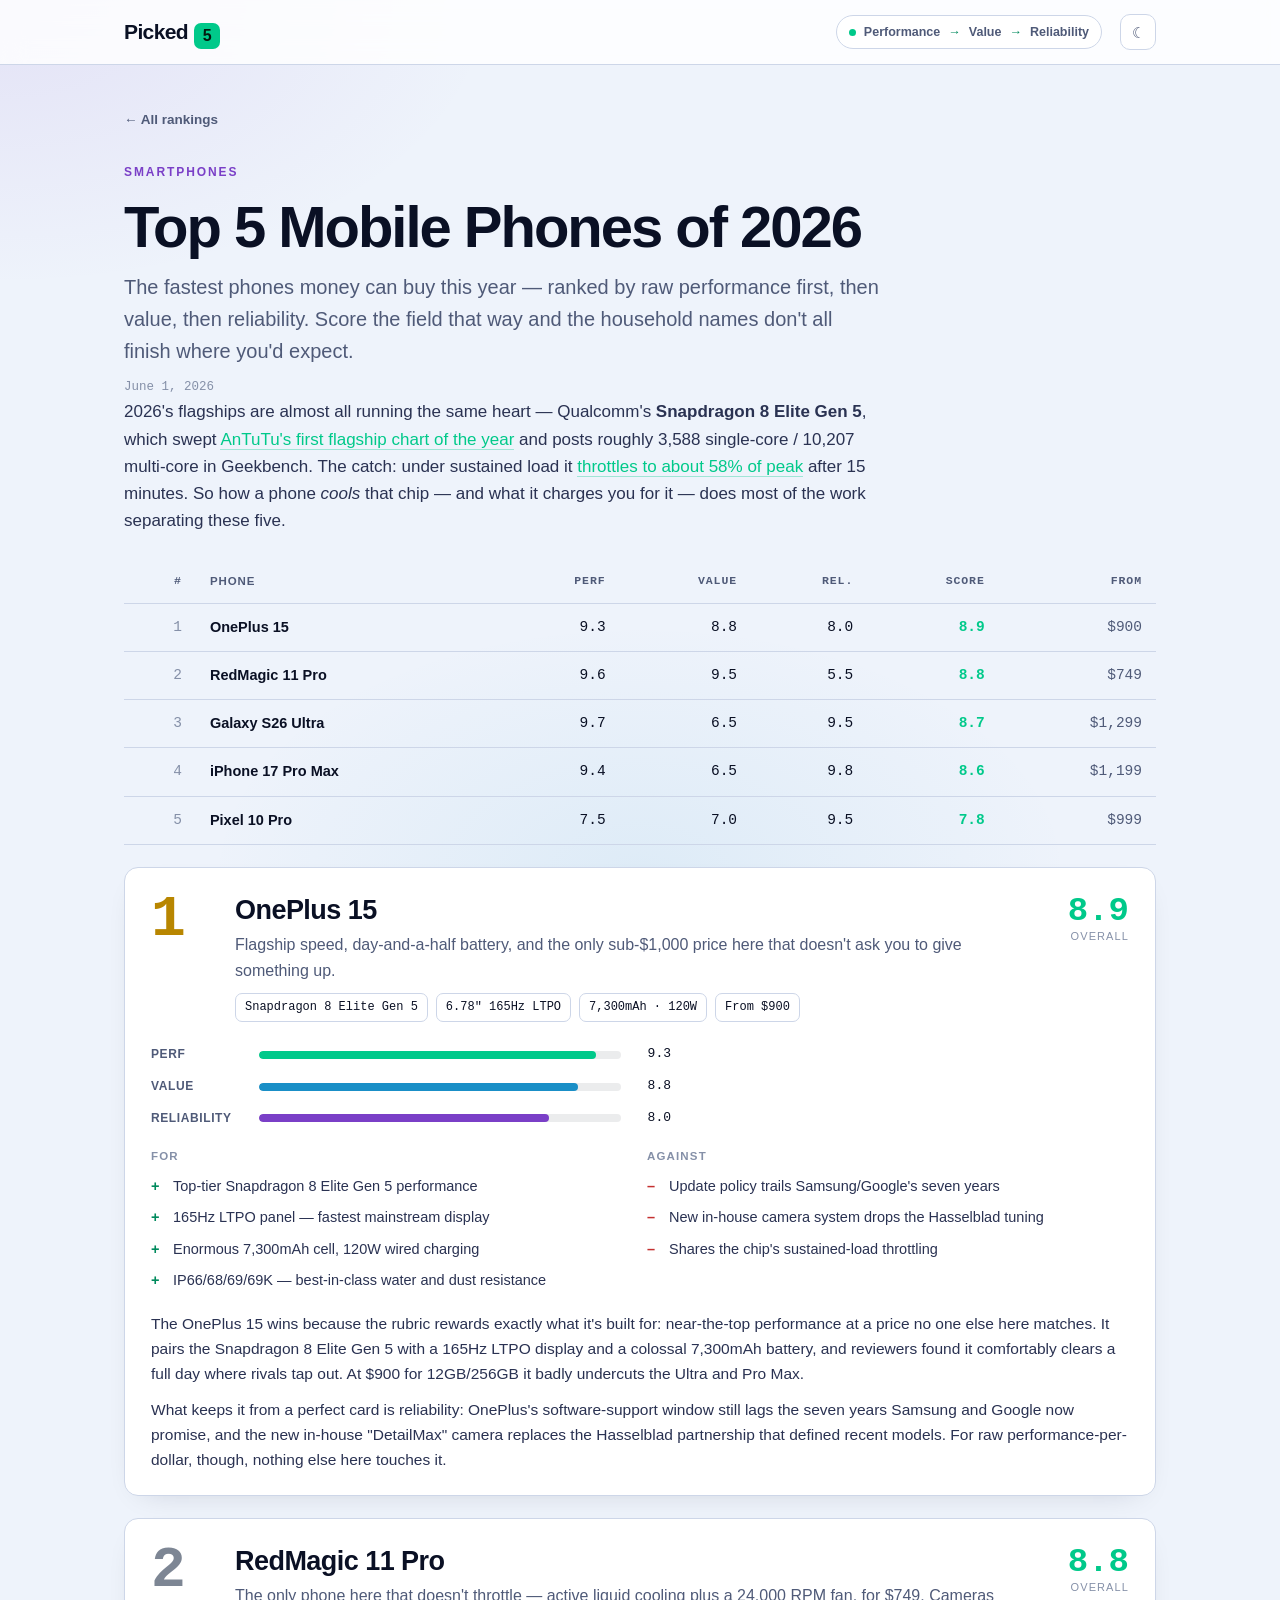
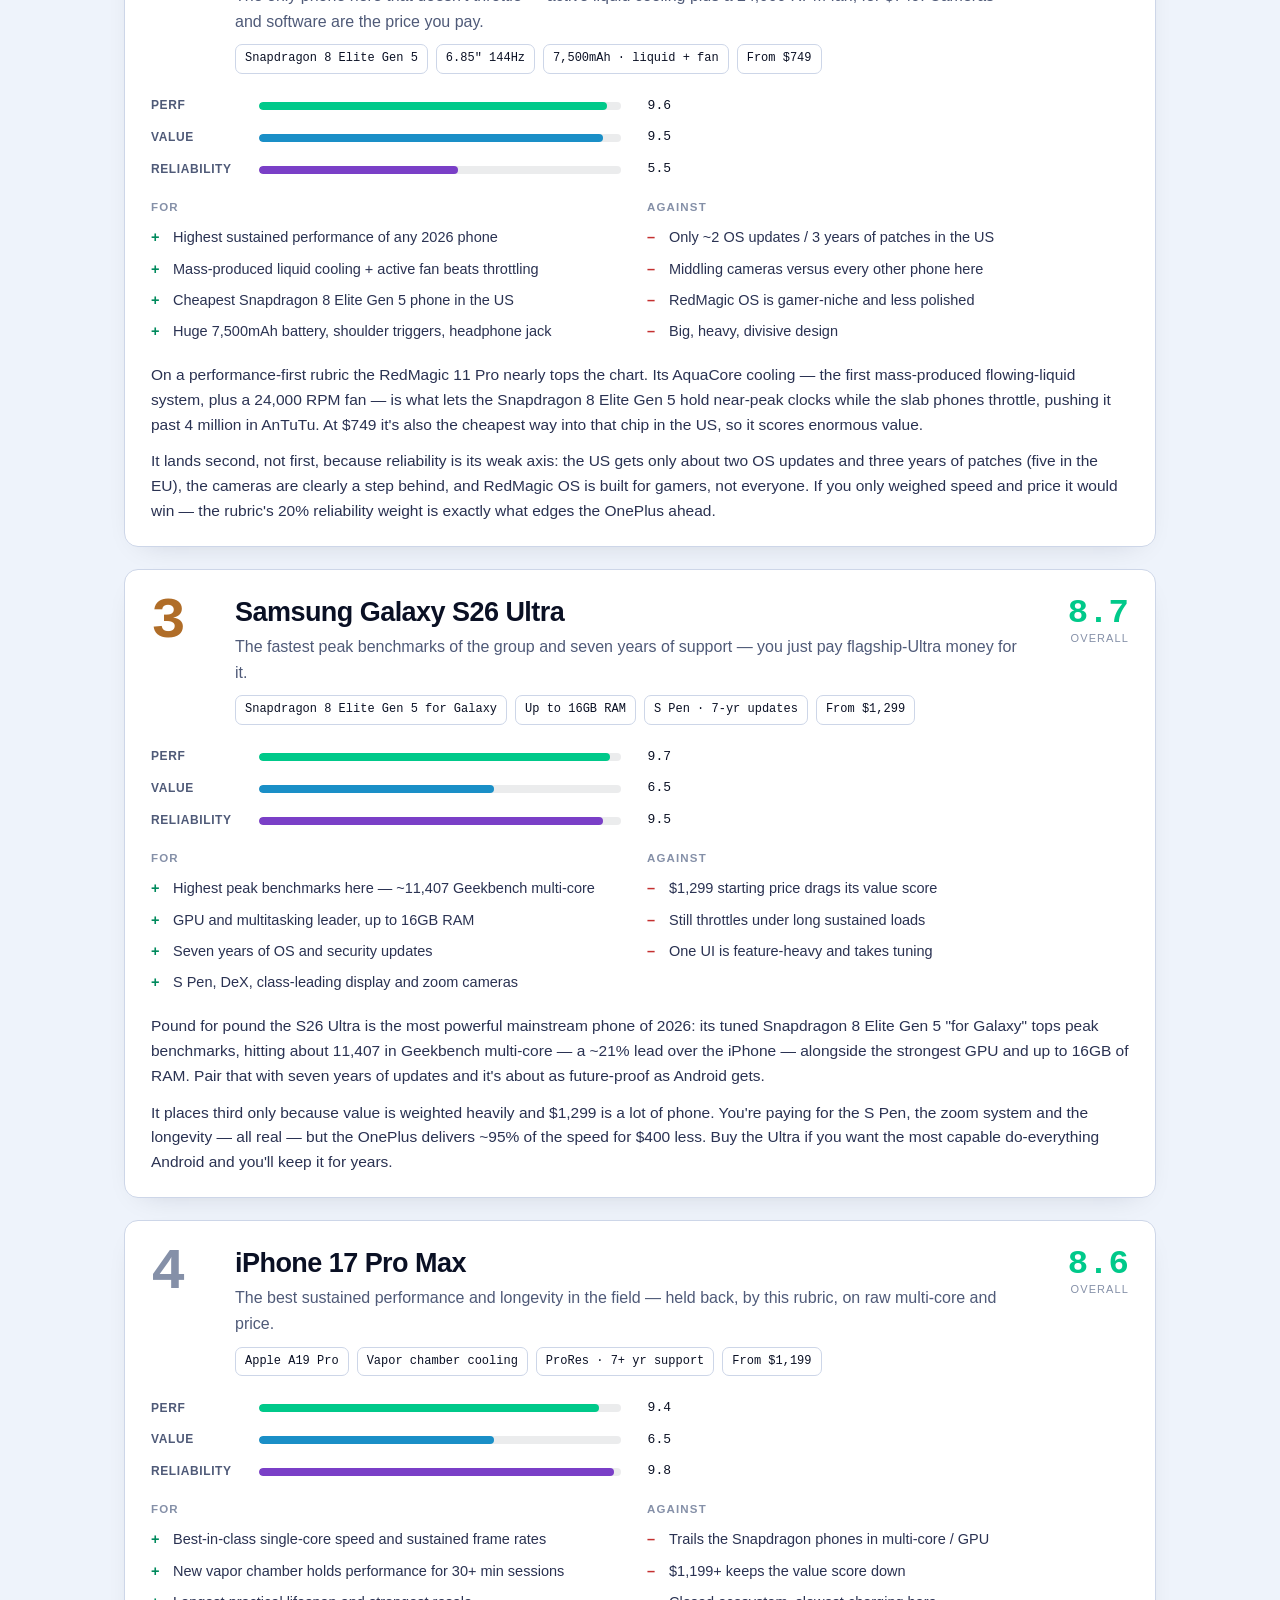
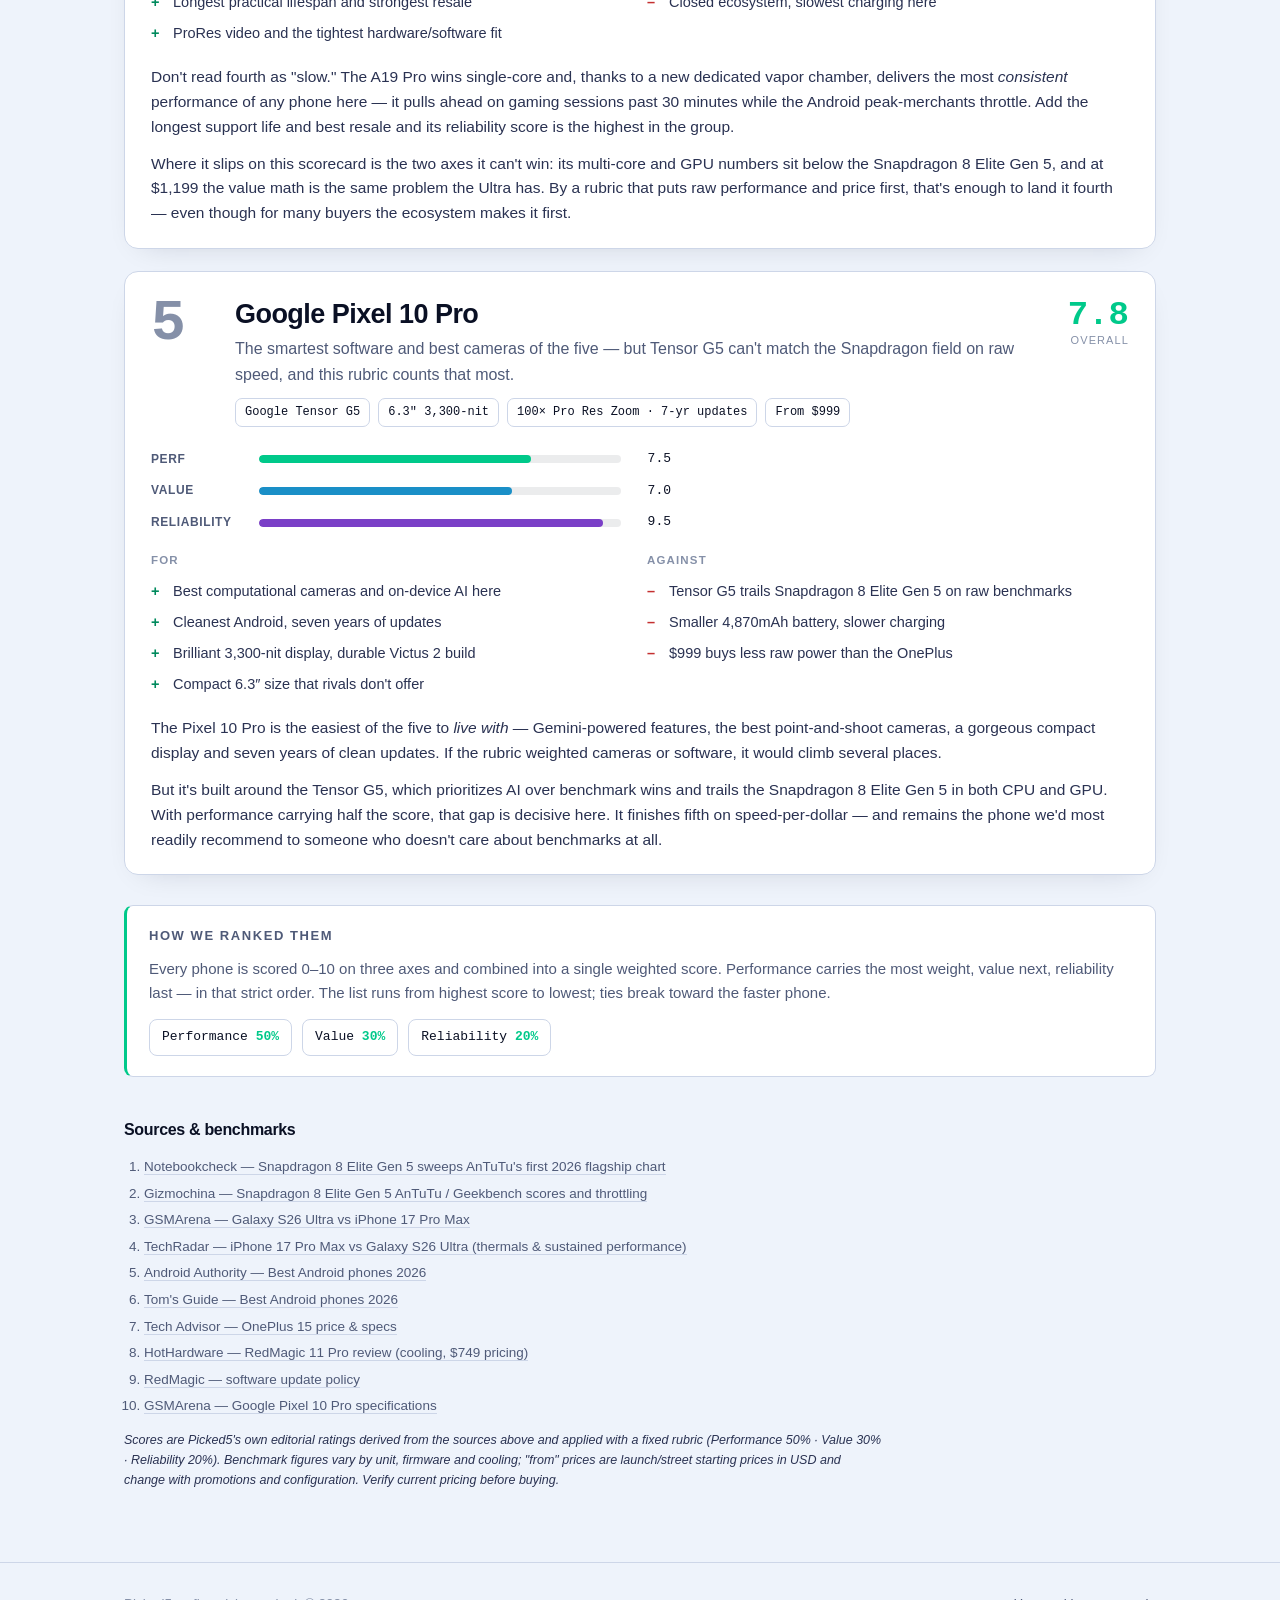
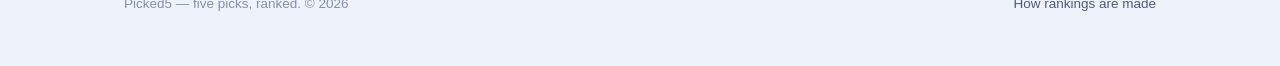
==== commit 7de9bc85: "work mac" ====
--- a/articles/top-mobile-phones-2026.html
+++ b/articles/top-mobile-phones-2026.html
@@ -2,58 +2,206 @@
 <html lang="en">
 <head>
   <meta charset="UTF-8">
-  <meta name="viewport" content="width=device-width, initial-scale=1">
+  <meta name="viewport" content="width=device-width, initial-scale=1, viewport-fit=cover">
   <title>Top 5 Mobile Phones of 2026 — Picked5</title>
   <meta name="description" content="The five best phones of 2026, ranked by raw performance first, then value, then reliability. OnePlus 15, RedMagic 11 Pro, Galaxy S26 Ultra, iPhone 17 Pro Max and Pixel 10 Pro, scored on a transparent rubric.">
+
+  <!-- crawler / AI hints -->
+  <meta name="robots" content="index, follow, max-image-preview:large, max-snippet:-1, max-video-preview:-1">
+  <meta name="googlebot" content="index, follow, max-image-preview:large, max-snippet:-1">
+  <meta name="author" content="Picked5">
+  <meta name="keywords" content="best phones 2026, top 5 phones 2026, OnePlus 15 review, RedMagic 11 Pro, Galaxy S26 Ultra, iPhone 17 Pro Max, Pixel 10 Pro, Snapdragon 8 Elite Gen 5">
+  <meta name="application-name" content="Picked5">
+  <meta name="color-scheme" content="dark light">
+  <meta name="theme-color" content="#060a18" media="(prefers-color-scheme: dark)">
+  <meta name="theme-color" content="#eef3fb" media="(prefers-color-scheme: light)">
+  <link rel="canonical" href="https://pickedfive.com/articles/top-mobile-phones-2026.html">
+
+  <!-- Open Graph -->
+  <meta property="og:type" content="article">
+  <meta property="og:site_name" content="Picked5">
+  <meta property="og:locale" content="en_US">
+  <meta property="og:title" content="Top 5 Mobile Phones of 2026">
+  <meta property="og:description" content="The five best phones of 2026 — performance first, then value, then reliability. OnePlus 15 wins on a transparent rubric.">
+  <meta property="og:url" content="https://pickedfive.com/articles/top-mobile-phones-2026.html">
+  <meta property="og:image" content="https://pickedfive.com/assets/og-default.png">
+  <meta property="og:image:width" content="1200">
+  <meta property="og:image:height" content="630">
+  <meta property="article:published_time" content="2026-06-01T00:00:00Z">
+  <meta property="article:modified_time" content="2026-06-01T00:00:00Z">
+  <meta property="article:section" content="Smartphones">
+  <meta property="article:author" content="Picked5">
+  <meta property="article:tag" content="smartphones">
+  <meta property="article:tag" content="OnePlus 15">
+  <meta property="article:tag" content="Galaxy S26 Ultra">
+  <meta property="article:tag" content="iPhone 17 Pro Max">
+
+  <!-- Twitter / X -->
+  <meta name="twitter:card" content="summary_large_image">
+  <meta name="twitter:title" content="Top 5 Mobile Phones of 2026">
+  <meta name="twitter:description" content="The five best phones of 2026 — ranked on one consistent rubric. Researched and written by Claude.">
+  <meta name="twitter:image" content="https://pickedfive.com/assets/og-default.png">
+
   <script src="../assets/theme.js"></script>
   <link rel="stylesheet" href="../assets/style.css">
+
+  <!-- Structured data: Article + BreadcrumbList + ItemList of ranked Products -->
+  <script type="application/ld+json">
+  {
+    "@context": "https://schema.org",
+    "@graph": [
+      {
+        "@type": "Article",
+        "@id": "https://pickedfive.com/articles/top-mobile-phones-2026.html#article",
+        "headline": "Top 5 Mobile Phones of 2026",
+        "description": "The five best phones of 2026, ranked by raw performance first, then value, then reliability.",
+        "datePublished": "2026-06-01",
+        "dateModified": "2026-06-01",
+        "inLanguage": "en",
+        "url": "https://pickedfive.com/articles/top-mobile-phones-2026.html",
+        "mainEntityOfPage": { "@type": "WebPage", "@id": "https://pickedfive.com/articles/top-mobile-phones-2026.html" },
+        "author":    { "@type": "Organization", "name": "Picked5", "url": "https://pickedfive.com/" },
+        "publisher": { "@type": "Organization", "name": "Picked5", "url": "https://pickedfive.com/" },
+        "articleSection": "Smartphones",
+        "keywords": "best phones 2026, OnePlus 15, RedMagic 11 Pro, Galaxy S26 Ultra, iPhone 17 Pro Max, Pixel 10 Pro, Snapdragon 8 Elite Gen 5"
+      },
+      {
+        "@type": "BreadcrumbList",
+        "itemListElement": [
+          { "@type": "ListItem", "position": 1, "name": "Picked5",     "item": "https://pickedfive.com/" },
+          { "@type": "ListItem", "position": 2, "name": "Smartphones", "item": "https://pickedfive.com/articles/top-mobile-phones-2026.html" }
+        ]
+      },
+      {
+        "@type": "ItemList",
+        "@id": "https://pickedfive.com/articles/top-mobile-phones-2026.html#ranking",
+        "name": "Top 5 Mobile Phones of 2026",
+        "itemListOrder": "https://schema.org/ItemListOrderDescending",
+        "numberOfItems": 5,
+        "itemListElement": [
+          {
+            "@type": "ListItem",
+            "position": 1,
+            "item": {
+              "@type": "Product",
+              "name": "OnePlus 15",
+              "category": "Smartphone",
+              "offers": { "@type": "Offer", "price": "900", "priceCurrency": "USD", "availability": "https://schema.org/InStock" },
+              "review": {
+                "@type": "Review",
+                "name": "OnePlus 15 — Picked5 verdict",
+                "reviewRating": { "@type": "Rating", "ratingValue": "8.9", "bestRating": "10", "worstRating": "0" },
+                "author": { "@type": "Organization", "name": "Picked5" },
+                "reviewBody": "Flagship speed, day-and-a-half battery, and the only sub-$1,000 price here that doesn't ask you to give something up."
+              }
+            }
+          },
+          {
+            "@type": "ListItem",
+            "position": 2,
+            "item": {
+              "@type": "Product",
+              "name": "RedMagic 11 Pro",
+              "category": "Smartphone",
+              "offers": { "@type": "Offer", "price": "749", "priceCurrency": "USD", "availability": "https://schema.org/InStock" },
+              "review": {
+                "@type": "Review",
+                "name": "RedMagic 11 Pro — Picked5 verdict",
+                "reviewRating": { "@type": "Rating", "ratingValue": "8.8", "bestRating": "10", "worstRating": "0" },
+                "author": { "@type": "Organization", "name": "Picked5" },
+                "reviewBody": "The only phone here that doesn't throttle — active liquid cooling plus a 24,000 RPM fan, for $749. Cameras and software are the price you pay."
+              }
+            }
+          },
+          {
+            "@type": "ListItem",
+            "position": 3,
+            "item": {
+              "@type": "Product",
+              "name": "Samsung Galaxy S26 Ultra",
+              "category": "Smartphone",
+              "offers": { "@type": "Offer", "price": "1299", "priceCurrency": "USD", "availability": "https://schema.org/InStock" },
+              "review": {
+                "@type": "Review",
+                "name": "Galaxy S26 Ultra — Picked5 verdict",
+                "reviewRating": { "@type": "Rating", "ratingValue": "8.7", "bestRating": "10", "worstRating": "0" },
+                "author": { "@type": "Organization", "name": "Picked5" },
+                "reviewBody": "The fastest peak benchmarks of the group and seven years of support — you just pay flagship-Ultra money for it."
+              }
+            }
+          },
+          {
+            "@type": "ListItem",
+            "position": 4,
+            "item": {
+              "@type": "Product",
+              "name": "Apple iPhone 17 Pro Max",
+              "category": "Smartphone",
+              "offers": { "@type": "Offer", "price": "1199", "priceCurrency": "USD", "availability": "https://schema.org/InStock" },
+              "review": {
+                "@type": "Review",
+                "name": "iPhone 17 Pro Max — Picked5 verdict",
+                "reviewRating": { "@type": "Rating", "ratingValue": "8.6", "bestRating": "10", "worstRating": "0" },
+                "author": { "@type": "Organization", "name": "Picked5" },
+                "reviewBody": "The best sustained performance and longevity in the field — held back, by this rubric, on raw multi-core and price."
+              }
+            }
+          },
+          {
+            "@type": "ListItem",
+            "position": 5,
+            "item": {
+              "@type": "Product",
+              "name": "Google Pixel 10 Pro",
+              "category": "Smartphone",
+              "offers": { "@type": "Offer", "price": "999", "priceCurrency": "USD", "availability": "https://schema.org/InStock" },
+              "review": {
+                "@type": "Review",
+                "name": "Pixel 10 Pro — Picked5 verdict",
+                "reviewRating": { "@type": "Rating", "ratingValue": "7.8", "bestRating": "10", "worstRating": "0" },
+                "author": { "@type": "Organization", "name": "Picked5" },
+                "reviewBody": "The smartest software and best cameras of the five — but Tensor G5 can't match the Snapdragon field on raw speed, and this rubric counts that most."
+              }
+            }
+          }
+        ]
+      }
+    ]
+  }
+  </script>
 </head>
 <body>
-  <nav class="nav">
+  <nav class="nav" aria-label="Primary">
     <div class="wrap">
-      <a class="brand" href="../index.html"><b>Picked</b><span class="five">5</span></a>
+      <a class="brand" href="../index.html" aria-label="Picked5 home"><b>Picked</b><span class="five">5</span></a>
       <span class="spacer"></span>
-      <span class="pill hide-sm">
+      <span class="pill hide-sm" aria-hidden="true">
         <span class="dot"></span>
         Performance <span class="arrow">→</span> Value <span class="arrow">→</span> Reliability
       </span>
       <button class="theme-toggle" id="themeToggle" type="button" aria-label="Toggle color theme">
-        <span class="t-icon t-sun">☀</span>
-        <span class="t-icon t-moon">☾</span>
+        <span class="t-icon t-sun" aria-hidden="true">☀</span>
+        <span class="t-icon t-moon" aria-hidden="true">☾</span>
       </button>
     </div>
   </nav>
 
-  <article class="article">
+  <article class="article" itemscope itemtype="https://schema.org/Article">
     <div class="wrap">
       <a class="back" href="../index.html">← All rankings</a>
 
       <header class="art-head">
-        <span class="eyebrow">Smartphones</span>
-        <h1>Top 5 Mobile Phones of 2026</h1>
-        <p class="deck">
+        <span class="eyebrow" itemprop="articleSection">Smartphones</span>
+        <h1 itemprop="headline">Top 5 Mobile Phones of 2026</h1>
+        <p class="deck" itemprop="description">
           The fastest phones money can buy this year — ranked by raw performance first,
           then value, then reliability. Score the field that way and the household names
           don't all finish where you'd expect.
         </p>
+        <time datetime="2026-06-01" itemprop="datePublished">June 1, 2026</time>
       </header>
 
       <div class="prose">
-        <div class="method-box">
-          <h4>How we ranked them</h4>
-          <p>
-            Every phone is scored 0–10 on three axes and combined into a single weighted
-            score. Performance carries the most weight, value next, reliability last —
-            in that strict order. The list runs from highest score to lowest; ties break
-            toward the faster phone.
-          </p>
-          <div class="weights">
-            <span class="weight">Performance <b>50%</b></span>
-            <span class="weight">Value <b>30%</b></span>
-            <span class="weight">Reliability <b>20%</b></span>
-          </div>
-        </div>
-
         <p>
           2026's flagships are almost all running the same heart — Qualcomm's
           <strong>Snapdragon 8 Elite Gen 5</strong>, which swept
@@ -68,16 +216,16 @@
 
       <!-- comparison table -->
       <div class="cmp-wrap">
-        <table class="cmp">
+        <table class="cmp" aria-label="Top 5 mobile phones of 2026, scored on Performance, Value, Reliability">
           <thead>
             <tr>
-              <th class="num">#</th>
-              <th>Phone</th>
-              <th class="num">Perf</th>
-              <th class="num">Value</th>
-              <th class="num">Rel.</th>
-              <th class="num">Score</th>
-              <th class="num">From</th>
+              <th class="num" scope="col">#</th>
+              <th scope="col">Phone</th>
+              <th class="num" scope="col">Perf</th>
+              <th class="num" scope="col">Value</th>
+              <th class="num" scope="col">Rel.</th>
+              <th class="num" scope="col">Score</th>
+              <th class="num" scope="col">From</th>
             </tr>
           </thead>
           <tbody>
@@ -111,11 +259,11 @@
       </div>
 
       <!-- ===================== #1 ===================== -->
-      <section class="entry" data-rank="1">
+      <section class="entry" data-rank="1" aria-labelledby="rank-1">
         <div class="rank-row">
-          <div class="numeral">1</div>
+          <div class="numeral" aria-hidden="true">1</div>
           <div class="head">
-            <h3>OnePlus 15</h3>
+            <h3 id="rank-1">OnePlus 15</h3>
             <p class="verdict">Flagship speed, day-and-a-half battery, and the only sub-$1,000 price here that doesn't ask you to give something up.</p>
             <div class="meta">
               <span class="tag">Snapdragon 8 Elite Gen 5</span>
@@ -164,11 +312,11 @@
       </section>
 
       <!-- ===================== #2 ===================== -->
-      <section class="entry" data-rank="2">
+      <section class="entry" data-rank="2" aria-labelledby="rank-2">
         <div class="rank-row">
-          <div class="numeral">2</div>
+          <div class="numeral" aria-hidden="true">2</div>
           <div class="head">
-            <h3>RedMagic 11 Pro</h3>
+            <h3 id="rank-2">RedMagic 11 Pro</h3>
             <p class="verdict">The only phone here that doesn't throttle — active liquid cooling plus a 24,000 RPM fan, for $749. Cameras and software are the price you pay.</p>
             <div class="meta">
               <span class="tag">Snapdragon 8 Elite Gen 5</span>
@@ -220,11 +368,11 @@
       </section>
 
       <!-- ===================== #3 ===================== -->
-      <section class="entry" data-rank="3">
+      <section class="entry" data-rank="3" aria-labelledby="rank-3">
         <div class="rank-row">
-          <div class="numeral">3</div>
+          <div class="numeral" aria-hidden="true">3</div>
           <div class="head">
-            <h3>Samsung Galaxy S26 Ultra</h3>
+            <h3 id="rank-3">Samsung Galaxy S26 Ultra</h3>
             <p class="verdict">The fastest peak benchmarks of the group and seven years of support — you just pay flagship-Ultra money for it.</p>
             <div class="meta">
               <span class="tag">Snapdragon 8 Elite Gen 5 for Galaxy</span>
@@ -272,11 +420,11 @@
       </section>
 
       <!-- ===================== #4 ===================== -->
-      <section class="entry" data-rank="4">
+      <section class="entry" data-rank="4" aria-labelledby="rank-4">
         <div class="rank-row">
-          <div class="numeral">4</div>
+          <div class="numeral" aria-hidden="true">4</div>
           <div class="head">
-            <h3>iPhone 17 Pro Max</h3>
+            <h3 id="rank-4">iPhone 17 Pro Max</h3>
             <p class="verdict">The best sustained performance and longevity in the field — held back, by this rubric, on raw multi-core and price.</p>
             <div class="meta">
               <span class="tag">Apple A19 Pro</span>
@@ -324,11 +472,11 @@
       </section>
 
       <!-- ===================== #5 ===================== -->
-      <section class="entry" data-rank="5">
+      <section class="entry" data-rank="5" aria-labelledby="rank-5">
         <div class="rank-row">
-          <div class="numeral">5</div>
+          <div class="numeral" aria-hidden="true">5</div>
           <div class="head">
-            <h3>Google Pixel 10 Pro</h3>
+            <h3 id="rank-5">Google Pixel 10 Pro</h3>
             <p class="verdict">The smartest software and best cameras of the five — but Tensor G5 can't match the Snapdragon field on raw speed, and this rubric counts that most.</p>
             <div class="meta">
               <span class="tag">Google Tensor G5</span>
@@ -376,17 +524,33 @@
         </p>
       </section>
 
+      <!-- methodology (appendix) -->
+      <aside class="method-box" aria-labelledby="method-h">
+        <h4 id="method-h">How we ranked them</h4>
+        <p>
+          Every phone is scored 0–10 on three axes and combined into a single weighted
+          score. Performance carries the most weight, value next, reliability last —
+          in that strict order. The list runs from highest score to lowest; ties break
+          toward the faster phone.
+        </p>
+        <div class="weights">
+          <span class="weight">Performance <b>50%</b></span>
+          <span class="weight">Value <b>30%</b></span>
+          <span class="weight">Reliability <b>20%</b></span>
+        </div>
+      </aside>
+
       <!-- sources -->
       <div class="prose sources">
-        <h2>Sources & benchmarks</h2>
+        <h2>Sources &amp; benchmarks</h2>
         <ol>
           <li><a href="https://www.notebookcheck.net/Snapdragon-8-Elite-Gen-5-sweeps-AnTuTu-s-first-flagship-phone-performance-chart-of-2026.1219603.0.html">Notebookcheck — Snapdragon 8 Elite Gen 5 sweeps AnTuTu's first 2026 flagship chart</a></li>
           <li><a href="https://www.gizmochina.com/2026/02/05/snapdragon-8-elite-gen-5-benchmark-score/">Gizmochina — Snapdragon 8 Elite Gen 5 AnTuTu / Geekbench scores and throttling</a></li>
           <li><a href="https://www.gsmarena.com/samsung_galaxy_s26_ultra_vs_iphone_17_pro_max_review_battery_camera_price_compared-news-72101.php">GSMArena — Galaxy S26 Ultra vs iPhone 17 Pro Max</a></li>
-          <li><a href="https://www.techradar.com/phones/iphone/iphone-17-pro-max-vs-samsung-galaxy-s26-ultra">TechRadar — iPhone 17 Pro Max vs Galaxy S26 Ultra (thermals & sustained performance)</a></li>
+          <li><a href="https://www.techradar.com/phones/iphone/iphone-17-pro-max-vs-samsung-galaxy-s26-ultra">TechRadar — iPhone 17 Pro Max vs Galaxy S26 Ultra (thermals &amp; sustained performance)</a></li>
           <li><a href="https://www.androidauthority.com/best-android-phone-3563254/">Android Authority — Best Android phones 2026</a></li>
           <li><a href="https://www.tomsguide.com/us/best-android-phones,review-6051.html">Tom's Guide — Best Android phones 2026</a></li>
-          <li><a href="https://www.techadvisor.com/article/2872546/oneplus-15-release-date-price-specs.html">Tech Advisor — OnePlus 15 price & specs</a></li>
+          <li><a href="https://www.techadvisor.com/article/2872546/oneplus-15-release-date-price-specs.html">Tech Advisor — OnePlus 15 price &amp; specs</a></li>
           <li><a href="https://hothardware.com/reviews/redmagic-11-pro-review">HotHardware — RedMagic 11 Pro review (cooling, $749 pricing)</a></li>
           <li><a href="https://redmagic.tech/pages/software-update-policy">RedMagic — software update policy</a></li>
           <li><a href="https://www.gsmarena.com/google_pixel_10_pro_5g-13987.php">GSMArena — Google Pixel 10 Pro specifications</a></li>
--- a/assets/style.css
+++ b/assets/style.css
@@ -1,6 +1,8 @@
 /* ===========================================================
    Picked5 — shared design system
-   Aurora-themed: dark = night sky with aurora; light = icy day.
+   Mobile-first. Base styles target small screens; the single
+   min-width breakpoint at the bottom layers on desktop refinements.
+   Aurora-themed: dark = night sky; light = icy day.
    Theme is toggled via data-theme on <html> (see theme.js).
    =========================================================== */
 
@@ -39,9 +41,9 @@
   --glow-3:      #4cc9f014;
   --shadow:      0 1px 0 #ffffff08 inset, 0 18px 40px -24px #000000cc;
 
-  --radius:    14px;
-  --radius-sm: 9px;
-  --maxw:      1080px;
+  --radius:      14px;
+  --radius-sm:   9px;
+  --maxw:        1080px;
 
   --font: -apple-system, BlinkMacSystemFont, "Segoe UI", Inter, Roboto,
           Helvetica, Arial, sans-serif;
@@ -61,10 +63,10 @@
   --muted:       #4f5a78;
   --faint:       #8590a8;
 
-  --accent:      #00c98a;   /* aurora teal — saturated, dark enough for white bg */
+  --accent:      #00c98a;
   --accent-dim:  #008a5d;
-  --accent-2:    #7a3fc7;   /* deeper violet */
-  --accent-3:    #1a8fc7;   /* deeper cyan */
+  --accent-2:    #7a3fc7;
+  --accent-3:    #1a8fc7;
   --accent-line: #00c98a55;
   --ink:         #03190f;
 
@@ -93,12 +95,12 @@
   font-family: var(--font);
   background:
     radial-gradient(1200px 600px at 80% -10%, var(--glow-1), transparent 60%),
-    radial-gradient(900px 520px at 0% 0%, var(--glow-2), transparent 55%),
+    radial-gradient(900px 520px at 0% 0%,   var(--glow-2), transparent 55%),
     radial-gradient(720px 420px at 50% 18%, var(--glow-3), transparent 60%),
     var(--bg);
   color: var(--text);
   line-height: 1.6;
-  font-size: 17px;
+  font-size: 16px;                /* mobile baseline */
   -webkit-font-smoothing: antialiased;
   text-rendering: optimizeLegibility;
   transition: background-color .2s ease, color .2s ease;
@@ -106,7 +108,22 @@
 
 a { color: inherit; text-decoration: none; }
 
-.wrap { max-width: var(--maxw); margin: 0 auto; padding: 0 24px; }
+.wrap { max-width: var(--maxw); margin: 0 auto; padding: 0 18px; }
+
+/* visually hidden, still announced by screen readers and indexed */
+.sr-only {
+  position: absolute; width: 1px; height: 1px; padding: 0; margin: -1px;
+  overflow: hidden; clip: rect(0,0,0,0); white-space: nowrap; border: 0;
+}
+
+/* keyboard-only skip link */
+.skip-link {
+  position: absolute; left: -9999px; top: 0; z-index: 100;
+  background: var(--accent); color: var(--ink);
+  padding: 10px 14px; border-radius: 0 0 8px 0;
+  font-weight: 700; font-size: 14px;
+}
+.skip-link:focus { left: 0; }
 
 /* ---------- top nav ---------- */
 .nav {
@@ -116,8 +133,8 @@
   border-bottom: 1px solid var(--line);
 }
 .nav .wrap {
-  display: flex; align-items: center; gap: 14px;
-  height: 64px;
+  display: flex; align-items: center; gap: 12px;
+  height: 60px;
 }
 .brand {
   display: inline-flex; align-items: baseline; gap: 2px;
@@ -147,16 +164,19 @@
 .pill .dot { width: 7px; height: 7px; border-radius: 50%; background: var(--accent); }
 .pill .arrow { color: var(--accent-dim); }
 
+/* hidden on phones, shown ≥720px */
+.hide-sm { display: none; }
+
 /* ---------- theme toggle ---------- */
 .theme-toggle {
-  width: 36px; height: 36px;
+  width: 40px; height: 40px;
   display: inline-grid; place-items: center;
   background: var(--surface);
   border: 1px solid var(--line);
   border-radius: 10px;
   cursor: pointer;
   color: var(--muted);
-  font-size: 15px; line-height: 1;
+  font-size: 16px; line-height: 1;
   transition: color .15s ease, border-color .15s ease, background-color .15s ease;
   padding: 0;
 }
@@ -165,20 +185,20 @@
 :root[data-theme="dark"]  .theme-toggle .t-sun  { display: inline; }
 :root[data-theme="light"] .theme-toggle .t-moon { display: inline; }
 
-/* ---------- hero ---------- */
-.hero { padding: 72px 0 36px; }
+/* ---------- hero (kept for future articles that opt in) ---------- */
+.hero { padding: 44px 0 24px; }
 .hero h1 {
-  font-size: clamp(38px, 6vw, 68px);
-  line-height: 1.02; letter-spacing: -0.035em;
-  margin: 0 0 18px; font-weight: 820;
+  font-size: clamp(34px, 9vw, 68px);
+  line-height: 1.04; letter-spacing: -0.035em;
+  margin: 0 0 16px; font-weight: 820;
 }
 .hero h1 .hl { color: var(--accent); }
 .hero p.lede {
-  max-width: 620px; font-size: 19px; color: var(--muted); margin: 0;
+  max-width: 620px; font-size: 17px; color: var(--muted); margin: 0;
 }
 .hero .method {
-  margin-top: 26px;
-  display: flex; flex-wrap: wrap; gap: 10px; align-items: center;
+  margin-top: 22px;
+  display: flex; flex-wrap: wrap; gap: 8px; align-items: center;
 }
 .chip {
   font-family: var(--mono); font-size: 12.5px;
@@ -191,17 +211,20 @@
 /* ---------- section heading ---------- */
 .sec-head {
   display: flex; align-items: baseline; gap: 14px;
-  margin: 44px 0 20px;
+  margin: 36px 0 18px;
   border-top: 1px solid var(--line); padding-top: 22px;
 }
 .sec-head h2 {
-  font-size: 14px; letter-spacing: 0.18em; text-transform: uppercase;
+  font-size: 13px; letter-spacing: 0.18em; text-transform: uppercase;
   color: var(--muted); margin: 0; font-weight: 700;
 }
-.sec-head .count { font-family: var(--mono); font-size: 13px; color: var(--faint); }
+.sec-head .count { font-family: var(--mono); font-size: 12.5px; color: var(--faint); }
 
 /* ---------- article cards (index) ---------- */
-.cards { display: grid; gap: 16px; grid-template-columns: 1fr 1fr; }
+.cards {
+  display: grid; gap: 14px;
+  grid-template-columns: 1fr;     /* mobile: single column */
+}
 .cards .card.feature { grid-column: 1 / -1; }
 
 .card {
@@ -209,25 +232,25 @@
   background: linear-gradient(180deg, var(--surface), var(--bg-2));
   border: 1px solid var(--line);
   border-radius: var(--radius);
-  padding: 22px 22px 20px;
+  padding: 20px 20px 18px;
   box-shadow: var(--shadow);
   transition: transform .18s ease, border-color .18s ease;
-  min-height: 168px;
+  min-height: 158px;
 }
 .card:hover { transform: translateY(-3px); border-color: var(--accent); }
 .card .eyebrow {
   display: inline-flex; align-items: center; gap: 8px;
-  font-size: 12px; font-weight: 700; letter-spacing: 0.08em;
-  text-transform: uppercase; color: var(--accent-2); margin-bottom: 12px;
+  font-size: 11.5px; font-weight: 700; letter-spacing: 0.08em;
+  text-transform: uppercase; color: var(--accent-2); margin-bottom: 10px;
 }
 .card .eyebrow .date { color: var(--faint); font-weight: 600; letter-spacing: 0; text-transform: none; }
 .card h3 {
-  margin: 0 0 8px; font-size: 24px; letter-spacing: -0.02em; line-height: 1.12;
-}
-.card.feature h3 { font-size: clamp(28px, 4vw, 40px); }
-.card p { margin: 0; color: var(--muted); font-size: 15.5px; }
+  margin: 0 0 8px; font-size: 22px; letter-spacing: -0.02em; line-height: 1.14;
+}
+.card.feature h3 { font-size: clamp(24px, 6vw, 40px); }
+.card p { margin: 0; color: var(--muted); font-size: 15px; }
 .card .read {
-  margin-top: auto; padding-top: 16px;
+  margin-top: auto; padding-top: 14px;
   font-weight: 700; font-size: 14px; color: var(--text);
   display: inline-flex; gap: 7px; align-items: center;
 }
@@ -235,7 +258,7 @@
 .card .read .arr { transition: transform .18s ease; }
 .card:hover .read .arr { transform: translateX(3px); }
 .card .rankpeek {
-  margin-top: 14px; display: flex; gap: 6px; flex-wrap: wrap;
+  margin-top: 12px; display: flex; gap: 6px; flex-wrap: wrap;
 }
 .card .rankpeek span {
   font-family: var(--mono); font-size: 11.5px; color: var(--muted);
@@ -243,12 +266,13 @@
   background: var(--bg-2);
 }
 
-/* ---------- load more ---------- */
-.more-row { display: flex; justify-content: center; margin: 34px 0 8px; }
+/* ---------- load more / buttons ---------- */
+.more-row { display: flex; justify-content: center; margin: 28px 0 8px; }
 .btn {
   cursor: pointer; font: inherit; font-weight: 700; font-size: 15px;
   padding: 12px 22px; border-radius: 10px;
   background: var(--accent); color: var(--ink); border: 0;
+  min-height: 44px;                /* mobile tap target */
   transition: filter .15s ease, transform .15s ease;
 }
 .btn:hover { filter: brightness(1.08); transform: translateY(-1px); }
@@ -260,46 +284,50 @@
 
 /* ---------- footer ---------- */
 .foot {
-  margin-top: 72px; border-top: 1px solid var(--line);
-  padding: 30px 0 50px; color: var(--faint); font-size: 13.5px;
-}
-.foot .wrap { display: flex; flex-wrap: wrap; gap: 14px; justify-content: space-between; }
+  margin-top: 56px; border-top: 1px solid var(--line);
+  padding: 26px 0 40px; color: var(--faint); font-size: 13px;
+}
+.foot .wrap { display: flex; flex-wrap: wrap; gap: 12px; justify-content: space-between; }
 .foot a { color: var(--muted); }
 .foot a:hover { color: var(--accent); }
 
 /* ===========================================================
    ARTICLE PAGE
    =========================================================== */
-.article { padding: 40px 0 0; }
+.article { padding: 28px 0 0; }
 .article .back {
   font-size: 13.5px; color: var(--muted); font-weight: 600;
-  display: inline-flex; gap: 7px; align-items: center; margin-bottom: 26px;
+  display: inline-flex; gap: 7px; align-items: center; margin-bottom: 22px;
 }
 .article .back:hover { color: var(--accent); }
 
 .art-head { max-width: 760px; }
 .art-head .eyebrow {
-  font-size: 12.5px; font-weight: 700; letter-spacing: 0.16em;
+  font-size: 12px; font-weight: 700; letter-spacing: 0.16em;
   text-transform: uppercase; color: var(--accent-2);
 }
 .art-head h1 {
-  font-size: clamp(34px, 5.5vw, 58px); line-height: 1.04;
-  letter-spacing: -0.035em; margin: 14px 0 18px; font-weight: 820;
-}
-.art-head .deck { font-size: 20px; color: var(--muted); margin: 0; }
-
-/* methodology box */
+  font-size: clamp(30px, 8vw, 58px); line-height: 1.06;
+  letter-spacing: -0.035em; margin: 12px 0 14px; font-weight: 820;
+}
+.art-head .deck { font-size: 17px; color: var(--muted); margin: 0; }
+.art-head time {
+  display: inline-block; margin-top: 10px;
+  font-family: var(--mono); font-size: 12.5px; color: var(--faint);
+}
+
+/* methodology box (now an appendix) */
 .method-box {
-  margin: 30px 0; padding: 20px 22px;
+  margin: 28px 0; padding: 18px 20px;
   background: var(--surface); border: 1px solid var(--line);
   border-left: 3px solid var(--accent); border-radius: var(--radius-sm);
 }
 .method-box h4 {
-  margin: 0 0 10px; font-size: 13px; letter-spacing: 0.12em;
+  margin: 0 0 10px; font-size: 12.5px; letter-spacing: 0.12em;
   text-transform: uppercase; color: var(--muted);
 }
-.method-box p { margin: 0 0 8px; font-size: 15px; color: var(--muted); }
-.method-box .weights { display: flex; flex-wrap: wrap; gap: 10px; margin-top: 14px; }
+.method-box p { margin: 0 0 8px; font-size: 14.5px; color: var(--muted); }
+.method-box .weights { display: flex; flex-wrap: wrap; gap: 8px; margin-top: 12px; }
 .weight {
   font-family: var(--mono); font-size: 13px;
   padding: 7px 12px; border-radius: 8px; background: var(--bg-2);
@@ -310,21 +338,26 @@
 /* prose */
 .prose { max-width: 760px; }
 .prose h2 {
-  font-size: 24px; letter-spacing: -0.02em; margin: 40px 0 12px; font-weight: 760;
-}
-.prose p { color: var(--text-soft); margin: 0 0 16px; }
+  font-size: 22px; letter-spacing: -0.02em; margin: 32px 0 10px; font-weight: 760;
+}
+.prose p { color: var(--text-soft); margin: 0 0 14px; }
 .prose a { color: var(--accent); border-bottom: 1px solid var(--accent-line); }
 
 /* comparison table */
-.cmp-wrap { overflow-x: auto; margin: 26px 0 8px; }
+.cmp-wrap {
+  overflow-x: auto;
+  margin: 22px -18px 8px;
+  padding: 0 18px;
+  -webkit-overflow-scrolling: touch;
+}
 table.cmp {
-  width: 100%; border-collapse: collapse; font-size: 14.5px; min-width: 620px;
+  width: 100%; border-collapse: collapse; font-size: 14px; min-width: 560px;
 }
 table.cmp th, table.cmp td {
-  text-align: left; padding: 12px 14px; border-bottom: 1px solid var(--line);
+  text-align: left; padding: 11px 12px; border-bottom: 1px solid var(--line);
 }
 table.cmp thead th {
-  font-size: 11.5px; letter-spacing: 0.08em; text-transform: uppercase;
+  font-size: 11px; letter-spacing: 0.08em; text-transform: uppercase;
   color: var(--muted); font-weight: 700;
 }
 table.cmp td.num, table.cmp th.num { text-align: right; font-family: var(--mono); }
@@ -339,35 +372,41 @@
 /* ranked entries */
 .entry {
   position: relative;
-  margin: 22px 0; padding: 26px 26px 22px;
+  margin: 18px 0; padding: 22px 20px 20px;
   background: linear-gradient(180deg, var(--surface), var(--bg-2));
   border: 1px solid var(--line); border-radius: var(--radius);
   box-shadow: var(--shadow);
 }
-.entry .rank-row { display: flex; align-items: flex-start; gap: 20px; }
+.entry .rank-row {
+  display: flex; align-items: flex-start;
+  flex-wrap: wrap;                  /* mobile-first */
+  gap: 12px;
+}
 .entry .numeral {
   font-family: var(--mono); font-weight: 800;
-  font-size: 58px; line-height: .9; letter-spacing: -0.04em;
-  color: var(--faint); min-width: 64px;
+  font-size: 46px; line-height: .9; letter-spacing: -0.04em;
+  color: var(--faint); min-width: 50px;
 }
 .entry[data-rank="1"] .numeral { color: var(--gold); }
 .entry[data-rank="2"] .numeral { color: var(--silver); }
 .entry[data-rank="3"] .numeral { color: var(--bronze); }
-.entry .head h3 { margin: 0; font-size: 27px; letter-spacing: -0.02em; }
-.entry .head .verdict { margin: 6px 0 0; color: var(--muted); font-size: 16px; }
+.entry .head h3 { margin: 0; font-size: 23px; letter-spacing: -0.02em; line-height: 1.2; }
+.entry .head .verdict { margin: 6px 0 0; color: var(--muted); font-size: 15px; }
 .entry .head .meta {
-  margin-top: 10px; display: flex; flex-wrap: wrap; gap: 8px;
+  margin-top: 10px; display: flex; flex-wrap: wrap; gap: 6px;
 }
 .entry .head .meta .tag {
-  font-family: var(--mono); font-size: 12px; color: var(--text);
+  font-family: var(--mono); font-size: 11.5px; color: var(--text);
   border: 1px solid var(--line); background: var(--bg-2);
-  padding: 4px 9px; border-radius: 7px;
+  padding: 4px 8px; border-radius: 7px;
 }
 .entry .overall {
-  margin-left: auto; text-align: right; min-width: 92px;
+  margin-left: 0;                   /* mobile: align with the rest */
+  text-align: left;
+  min-width: 92px;
 }
 .entry .overall .big {
-  font-family: var(--mono); font-weight: 800; font-size: 34px;
+  font-family: var(--mono); font-weight: 800; font-size: 32px;
   color: var(--accent); line-height: 1;
 }
 .entry .overall .lbl {
@@ -376,53 +415,126 @@
 }
 
 /* score bars */
-.scores { margin: 22px 0 18px; display: grid; gap: 11px; max-width: 520px; }
-.scores .row { display: grid; grid-template-columns: 96px 1fr 38px; align-items: center; gap: 12px; }
+.scores { margin: 20px 0 16px; display: grid; gap: 10px; max-width: 520px; }
+.scores .row {
+  display: grid;
+  grid-template-columns: 80px 1fr 34px;   /* mobile-first */
+  align-items: center; gap: 10px;
+}
 .scores .row .k {
-  font-size: 12px; letter-spacing: 0.05em; text-transform: uppercase;
+  font-size: 11.5px; letter-spacing: 0.05em; text-transform: uppercase;
   color: var(--muted); font-weight: 700;
 }
 .scores .bar { height: 8px; border-radius: 999px; background: var(--bar-bg); overflow: hidden; }
 .scores .bar > i { display: block; height: 100%; border-radius: 999px; background: var(--accent); }
-.scores .row .v { font-family: var(--mono); font-size: 13px; color: var(--text); text-align: right; }
+.scores .row .v { font-family: var(--mono); font-size: 12.5px; color: var(--text); text-align: right; }
 .scores .row[data-k="perf"]  .bar > i { background: var(--accent); }
 .scores .row[data-k="value"] .bar > i { background: var(--accent-3); }
 .scores .row[data-k="rel"]   .bar > i { background: var(--accent-2); }
 
 /* pros / cons */
-.pc { display: grid; grid-template-columns: 1fr 1fr; gap: 14px; margin: 4px 0 16px; }
+.pc {
+  display: grid; grid-template-columns: 1fr;   /* mobile-first */
+  gap: 14px; margin: 4px 0 14px;
+}
 .pc ul { margin: 0; padding: 0; list-style: none; }
-.pc li { font-size: 14.5px; color: var(--text-soft); padding: 4px 0 4px 22px; position: relative; }
+.pc li {
+  font-size: 14.5px; color: var(--text-soft);
+  padding: 4px 0 4px 22px; position: relative;
+}
 .pc .pros li::before { content: "+"; position: absolute; left: 0; color: var(--pos); font-weight: 800; }
 .pc .cons li::before { content: "–"; position: absolute; left: 0; color: var(--neg); font-weight: 800; }
 .pc h5 {
-  margin: 0 0 6px; font-size: 11.5px; letter-spacing: 0.1em;
+  margin: 0 0 6px; font-size: 11px; letter-spacing: 0.1em;
   text-transform: uppercase; color: var(--faint);
 }
-.entry .take { color: var(--text-soft); margin: 0; font-size: 15.5px; }
+.entry .take { color: var(--text-soft); margin: 0; font-size: 15px; }
 .entry .take + .take { margin-top: 12px; }
 
 /* sources */
-.sources { margin: 36px 0 0; }
-.sources h2 { font-size: 16px; }
-.sources ol { color: var(--muted); font-size: 13.5px; padding-left: 20px; }
-.sources li { margin: 5px 0; }
+.sources { margin: 32px 0 0; }
+.sources h2 { font-size: 15px; }
+.sources ol { color: var(--muted); font-size: 13px; padding-left: 20px; }
+.sources li { margin: 5px 0; word-break: break-word; }
 .sources a { color: var(--muted); border-bottom: 1px solid var(--line); }
 .sources a:hover { color: var(--accent); }
 .disclaimer {
-  margin-top: 24px; font-size: 12.5px; color: var(--faint);
+  margin-top: 20px; font-size: 12.5px; color: var(--faint);
   font-style: italic; max-width: 760px;
 }
 
-/* ---------- responsive ---------- */
-@media (max-width: 720px) {
-  body { font-size: 16px; }
-  .cards { grid-template-columns: 1fr; }
-  .hero { padding: 48px 0 28px; }
-  .pc { grid-template-columns: 1fr; }
-  .entry .rank-row { flex-wrap: wrap; gap: 12px; }
-  .entry .numeral { font-size: 46px; min-width: 50px; }
-  .entry .overall { margin-left: 0; text-align: left; }
-  .scores .row { grid-template-columns: 80px 1fr 34px; }
-  .nav .hide-sm { display: none; }
-}
+/* ===========================================================
+   ≥ 720px — desktop / tablet refinements
+   =========================================================== */
+@media (min-width: 720px) {
+  body { font-size: 17px; }
+
+  .wrap { padding: 0 24px; }
+
+  .nav .wrap { gap: 18px; height: 64px; }
+  .hide-sm { display: inline-flex; }
+
+  .theme-toggle { width: 36px; height: 36px; font-size: 15px; }
+
+  .hero { padding: 72px 0 36px; }
+  .hero h1 { margin-bottom: 18px; }
+  .hero p.lede { font-size: 19px; }
+  .hero .method { margin-top: 26px; gap: 10px; }
+
+  .sec-head { margin: 44px 0 20px; }
+  .sec-head h2 { font-size: 14px; }
+  .sec-head .count { font-size: 13px; }
+
+  .cards { gap: 16px; grid-template-columns: 1fr 1fr; }
+  .card { padding: 22px 22px 20px; min-height: 168px; }
+  .card .eyebrow { font-size: 12px; margin-bottom: 12px; }
+  .card h3 { font-size: 24px; }
+  .card p { font-size: 15.5px; }
+
+  .more-row { margin: 34px 0 8px; }
+
+  .foot { margin-top: 72px; padding: 30px 0 50px; font-size: 13.5px; }
+
+  .article { padding: 40px 0 0; }
+  .article .back { margin-bottom: 26px; }
+  .art-head .deck { font-size: 20px; }
+
+  .method-box { margin: 30px 0; padding: 20px 22px; }
+  .method-box h4 { font-size: 13px; }
+  .method-box p { font-size: 15px; }
+  .method-box .weights { margin-top: 14px; gap: 10px; }
+
+  .prose h2 { font-size: 24px; margin: 40px 0 12px; }
+  .prose p { margin-bottom: 16px; }
+
+  .cmp-wrap { margin: 26px 0 8px; padding: 0; }
+  table.cmp { font-size: 14.5px; min-width: 620px; }
+  table.cmp th, table.cmp td { padding: 12px 14px; }
+  table.cmp thead th { font-size: 11.5px; }
+
+  .entry { margin: 22px 0; padding: 26px 26px 22px; }
+  .entry .rank-row { flex-wrap: nowrap; gap: 20px; }
+  .entry .numeral { font-size: 58px; min-width: 64px; }
+  .entry .head h3 { font-size: 27px; }
+  .entry .head .verdict { font-size: 16px; }
+  .entry .head .meta { gap: 8px; margin-top: 10px; }
+  .entry .head .meta .tag { font-size: 12px; padding: 4px 9px; }
+  .entry .overall { margin-left: auto; text-align: right; }
+  .entry .overall .big { font-size: 34px; }
+
+  .scores { margin: 22px 0 18px; gap: 11px; }
+  .scores .row { grid-template-columns: 96px 1fr 38px; gap: 12px; }
+  .scores .row .k { font-size: 12px; }
+  .scores .row .v { font-size: 13px; }
+
+  .pc { grid-template-columns: 1fr 1fr; gap: 14px; margin-bottom: 16px; }
+  .pc li { font-size: 14.5px; }
+  .pc h5 { font-size: 11.5px; }
+
+  .entry .take { font-size: 15.5px; }
+
+  .sources { margin-top: 36px; }
+  .sources h2 { font-size: 16px; }
+  .sources ol { font-size: 13.5px; }
+  .disclaimer { margin-top: 24px; }
+}
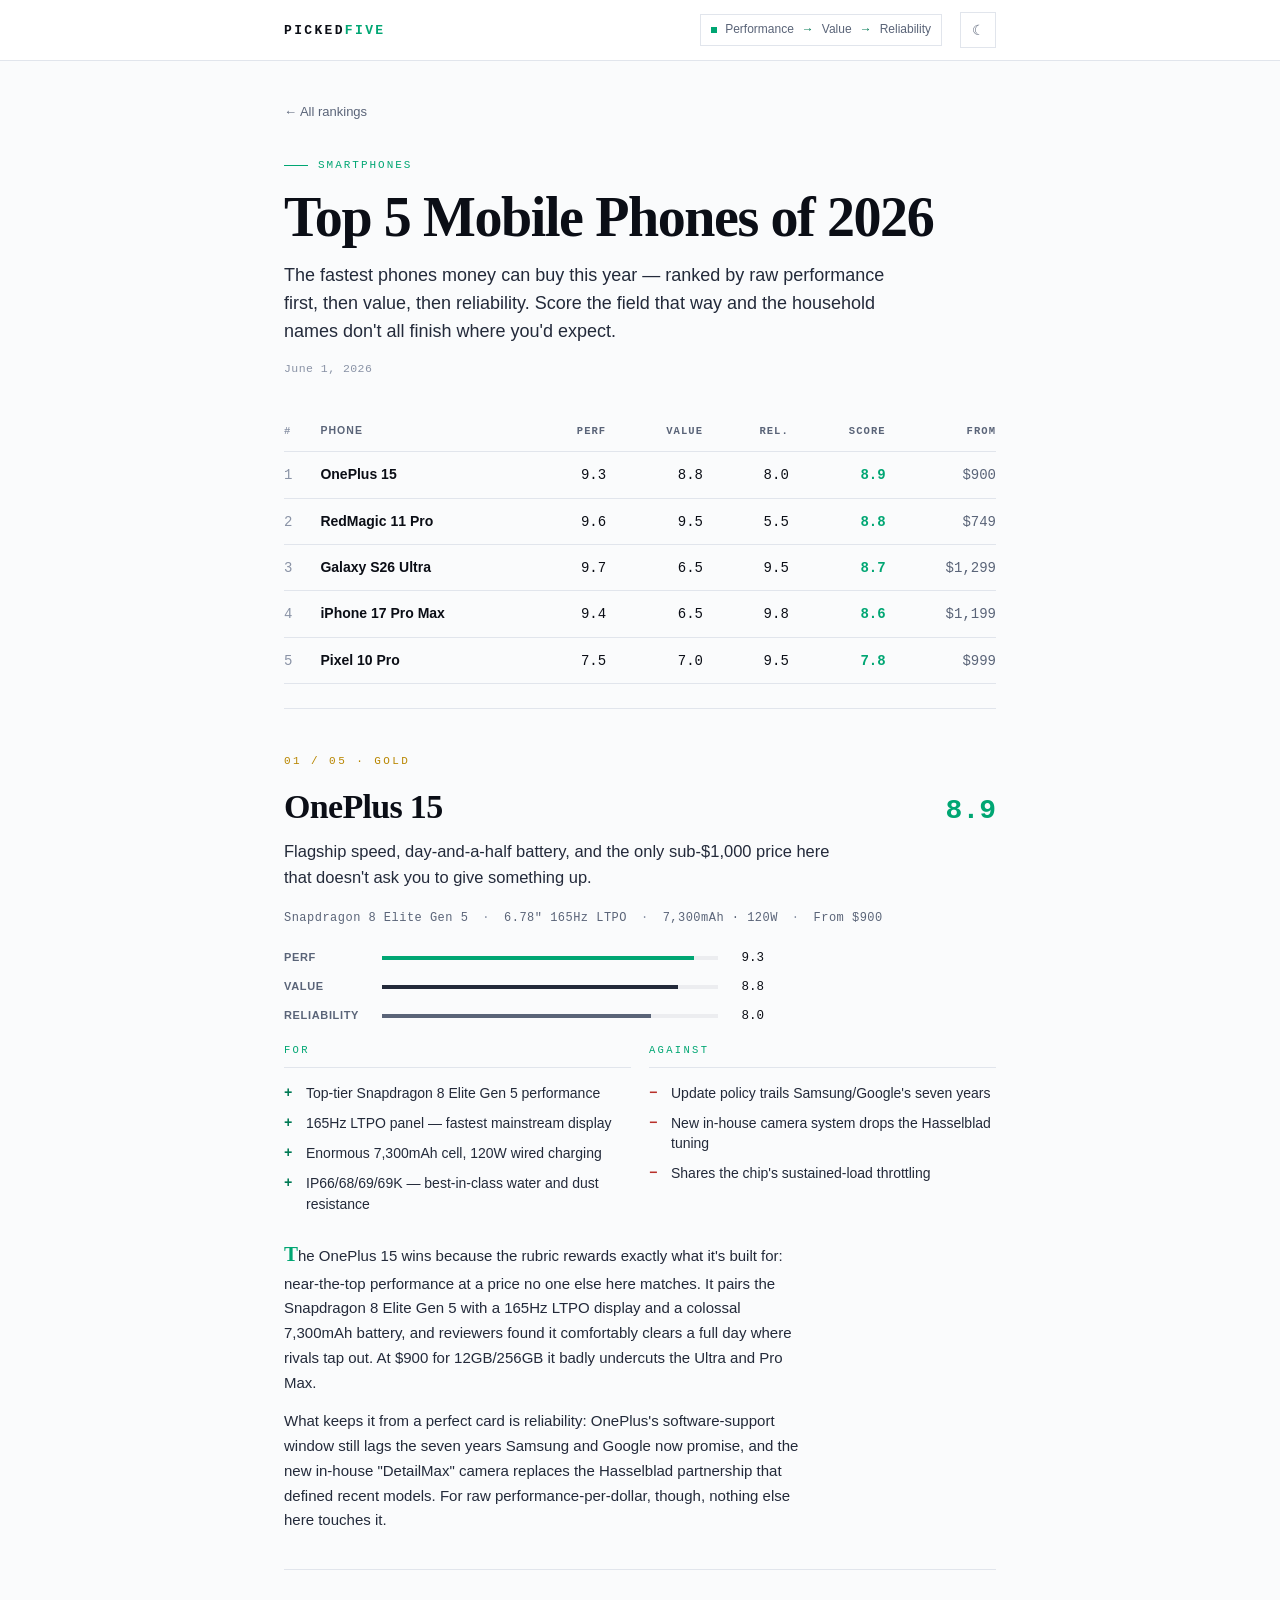
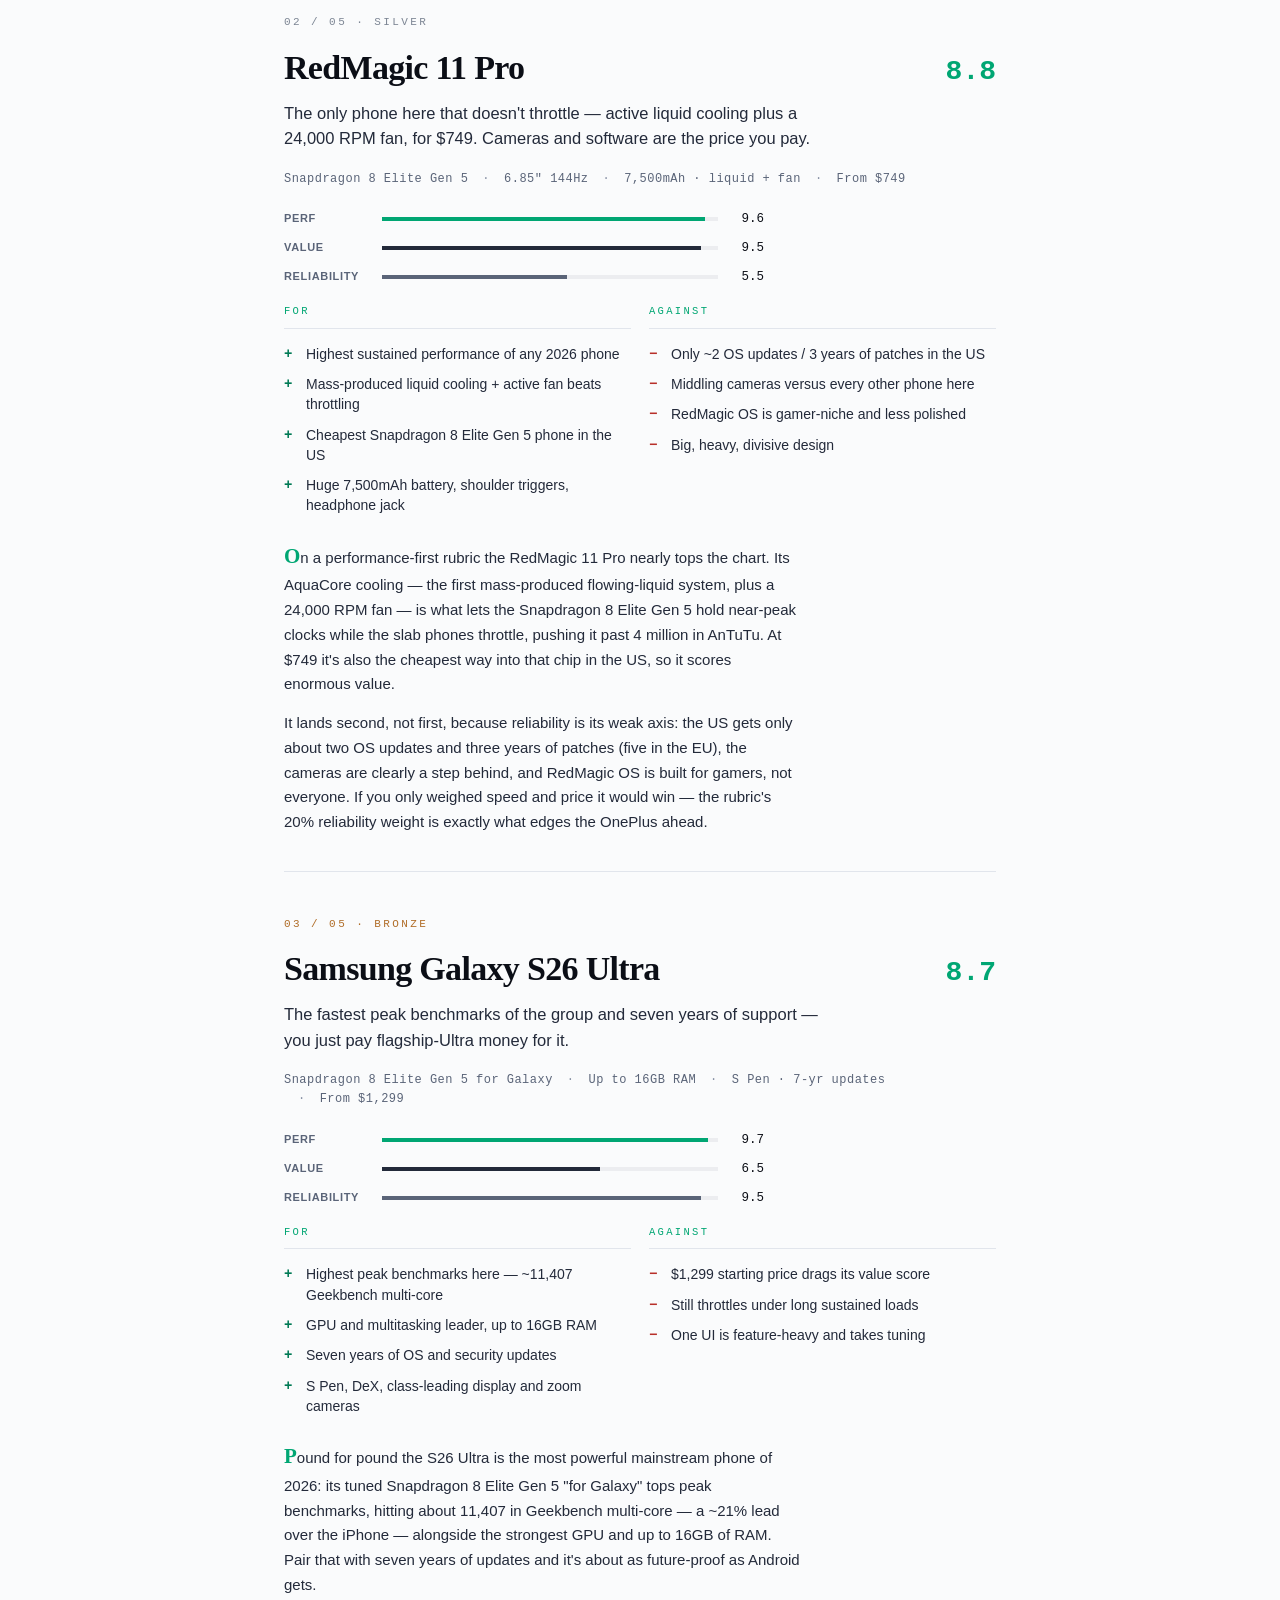
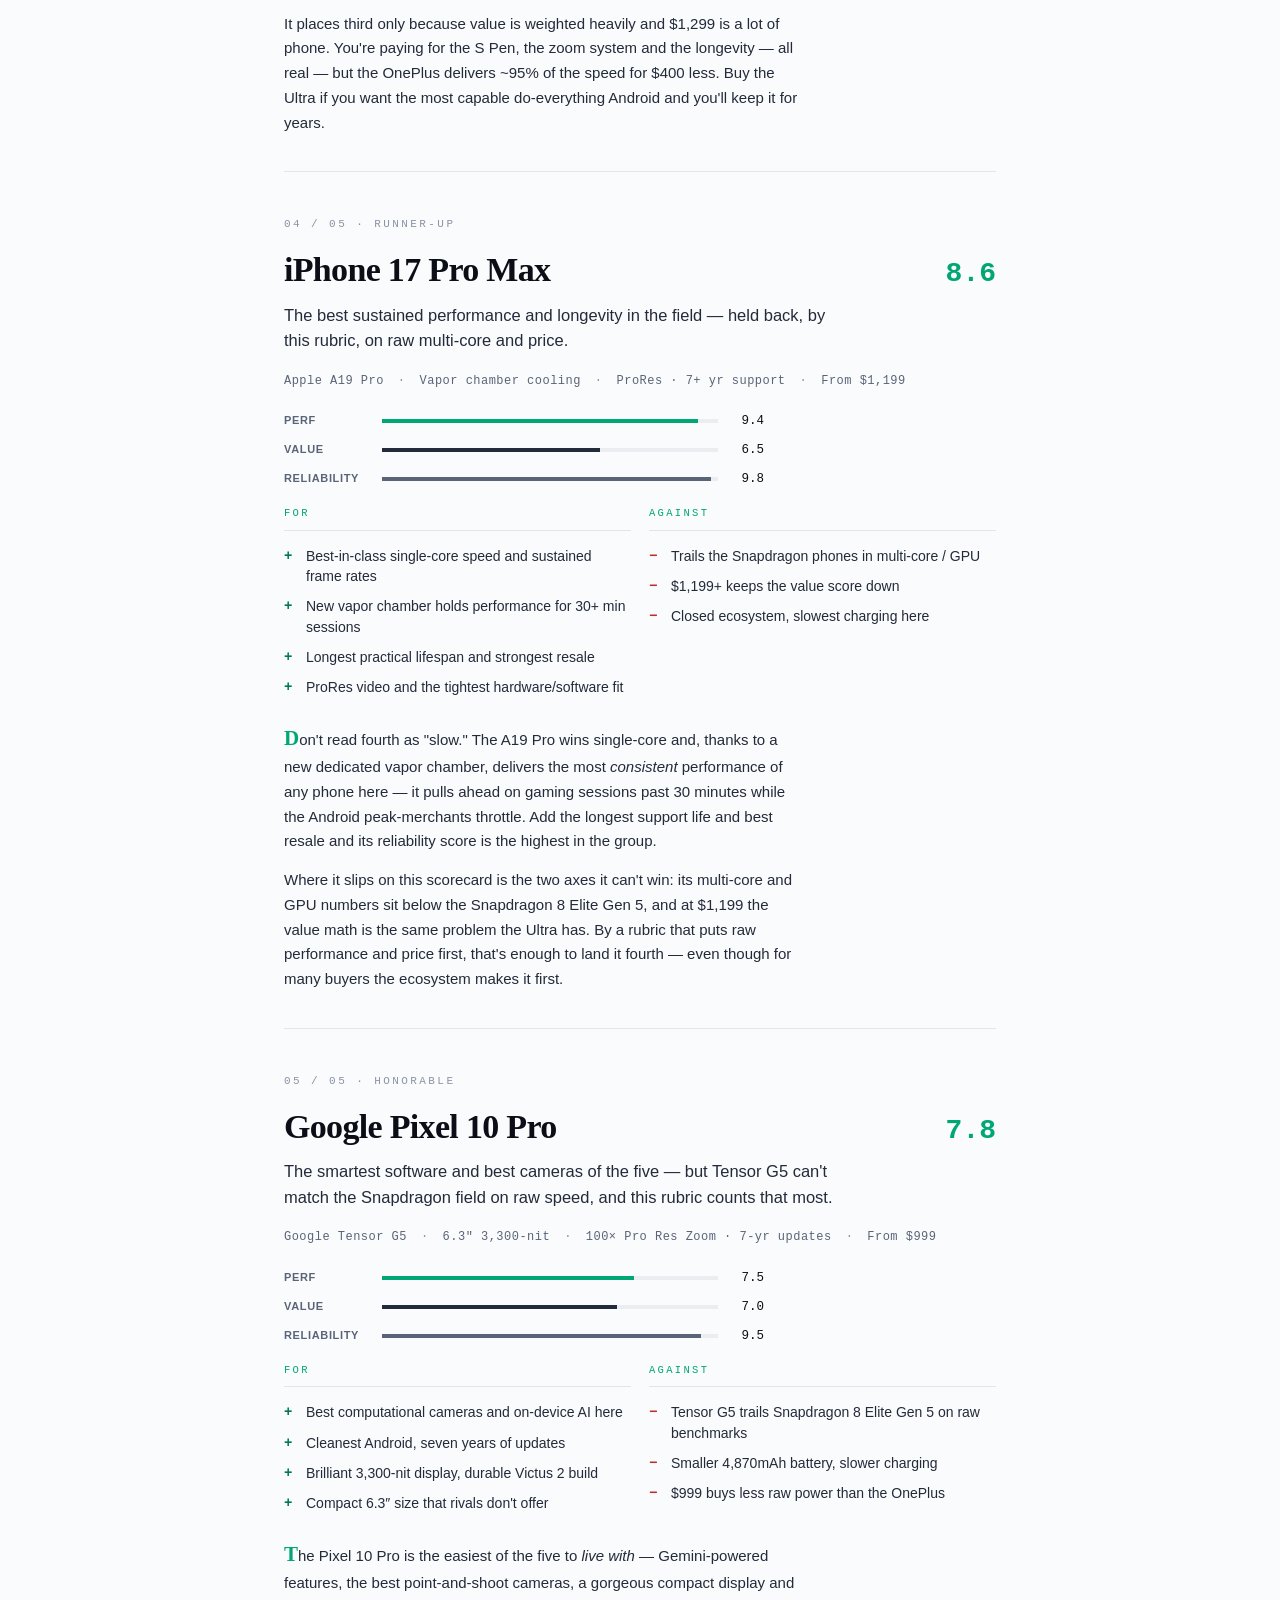
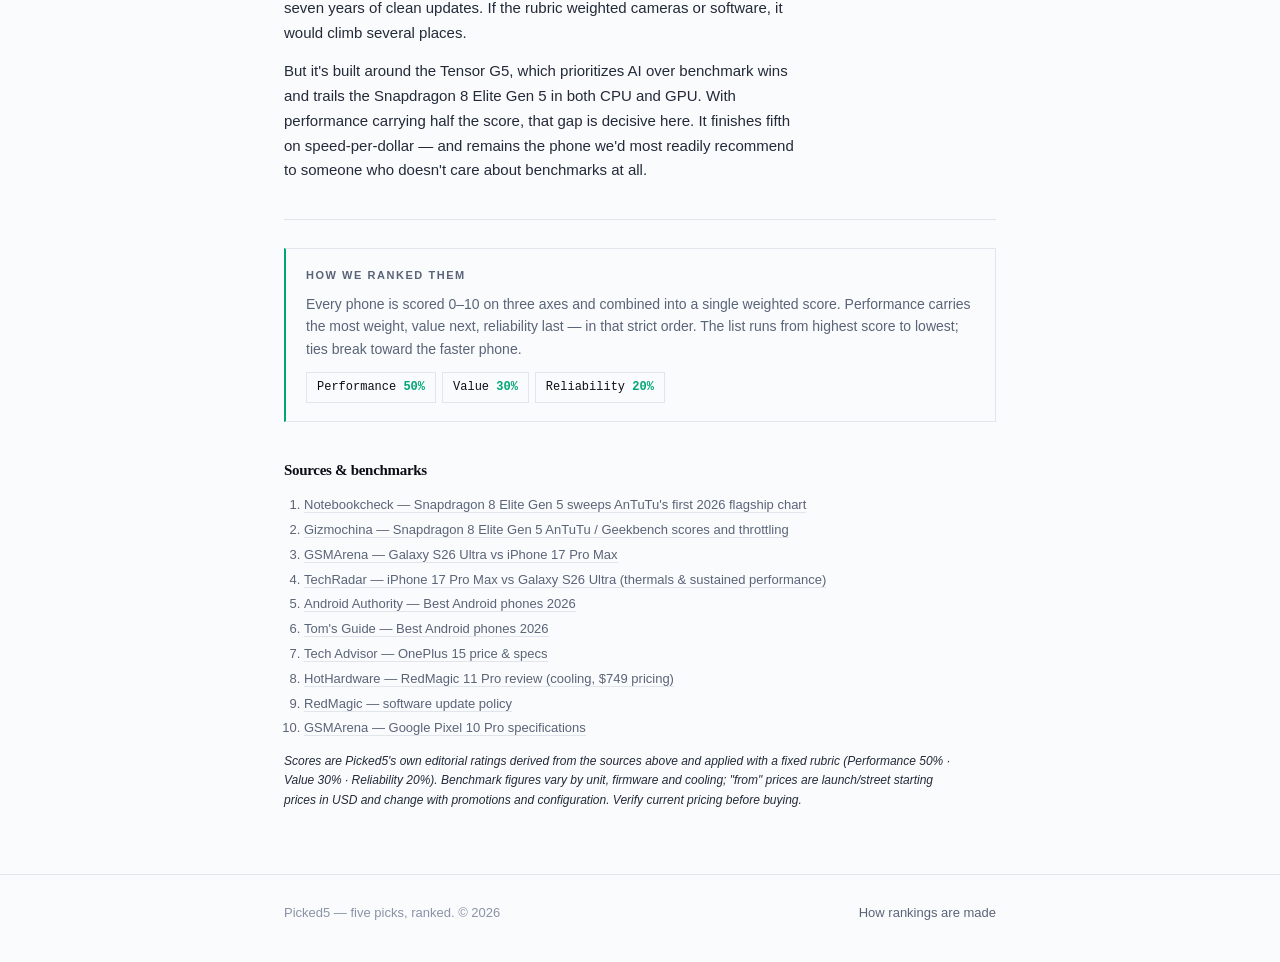
==== commit 82fd6b28: "work mac" ====
--- a/articles/top-mobile-phones-2026.html
+++ b/articles/top-mobile-phones-2026.html
@@ -16,6 +16,8 @@
   <meta name="theme-color" content="#060a18" media="(prefers-color-scheme: dark)">
   <meta name="theme-color" content="#eef3fb" media="(prefers-color-scheme: light)">
   <link rel="canonical" href="https://pickedfive.com/articles/top-mobile-phones-2026.html">
+  <link rel="icon" type="image/svg+xml" href="../assets/favicon.svg">
+  <link rel="alternate icon" href="../assets/favicon.svg">
 
   <!-- Open Graph -->
   <meta property="og:type" content="article">
@@ -173,7 +175,9 @@
 <body>
   <nav class="nav" aria-label="Primary">
     <div class="wrap">
-      <a class="brand" href="../index.html" aria-label="Picked5 home"><b>Picked</b><span class="five">5</span></a>
+      <a class="brand" href="../index.html" aria-label="Picked5 home">
+        <span class="brand-text">PICKED<i>FIVE</i></span>
+      </a>
       <span class="spacer"></span>
       <span class="pill hide-sm" aria-hidden="true">
         <span class="dot"></span>
@@ -200,19 +204,6 @@
         </p>
         <time datetime="2026-06-01" itemprop="datePublished">June 1, 2026</time>
       </header>
-
-      <div class="prose">
-        <p>
-          2026's flagships are almost all running the same heart — Qualcomm's
-          <strong>Snapdragon 8 Elite Gen 5</strong>, which swept
-          <a href="https://www.notebookcheck.net/Snapdragon-8-Elite-Gen-5-sweeps-AnTuTu-s-first-flagship-phone-performance-chart-of-2026.1219603.0.html">AnTuTu's first flagship chart of the year</a>
-          and posts roughly 3,588 single-core / 10,207 multi-core in Geekbench. The catch:
-          under sustained load it
-          <a href="https://www.gizmochina.com/2026/02/05/snapdragon-8-elite-gen-5-benchmark-score/">throttles to about 58% of peak</a>
-          after 15 minutes. So how a phone <em>cools</em> that chip — and what it charges
-          you for it — does most of the work separating these five.
-        </p>
-      </div>
 
       <!-- comparison table -->
       <div class="cmp-wrap">
--- a/assets/style.css
+++ b/assets/style.css
@@ -1,29 +1,25 @@
 /* ===========================================================
-   Picked5 — shared design system
-   Mobile-first. Base styles target small screens; the single
-   min-width breakpoint at the bottom layers on desktop refinements.
-   Aurora-themed: dark = night sky; light = icy day.
-   Theme is toggled via data-theme on <html> (see theme.js).
+   Picked5 — minimalist design system
+   Mobile-first. Flat surfaces, square corners, hairline borders.
+   One accent color, sparing use. Theme via data-theme on <html>.
    =========================================================== */
 
 :root,
 :root[data-theme="dark"] {
-  --bg:          #060a18;
-  --bg-2:        #0a1124;
-  --surface:     #111a33;
-  --surface-2:   #18223f;
-  --line:        #243150;
-  --line-soft:   #1b254080;
-  --text:        #eaf1ff;
-  --text-soft:   #cdd5e6;
-  --muted:       #8a9dc4;
-  --faint:       #5d6a8a;
-
-  --accent:      #4dffb8;   /* aurora mint-green */
+  --bg:          #0b0d12;
+  --bg-2:        #0b0d12;
+  --surface:     #11141b;
+  --surface-2:   #161a23;
+  --line:        #232833;
+  --line-soft:   #1a1e27;
+  --text:        #e8ecf3;
+  --text-soft:   #c2c8d4;
+  --muted:       #8b93a4;
+  --faint:       #5b6478;
+
+  --accent:      #4dffb8;
   --accent-dim:  #2bd99a;
-  --accent-2:    #b967ff;   /* aurora violet */
-  --accent-3:    #4cc9f0;   /* aurora ice-blue */
-  --accent-line: #4dffb844;
+  --accent-line: #4dffb833;
   --ink:         #050a1a;
 
   --gold:        #ffcf5c;
@@ -32,58 +28,46 @@
   --pos:         #5fd28a;
   --neg:         #ff7a7a;
 
-  --nav-bg:      #060a18cc;
-  --bar-bg:      #ffffff14;
-  --row-hover:   #ffffff06;
-
-  --glow-1:      #4dffb822;
-  --glow-2:      #b967ff1c;
-  --glow-3:      #4cc9f014;
-  --shadow:      0 1px 0 #ffffff08 inset, 0 18px 40px -24px #000000cc;
-
-  --radius:      14px;
-  --radius-sm:   9px;
-  --maxw:        1080px;
+  --nav-bg:      #0b0d12e6;
+  --bar-bg:      #ffffff12;
+  --row-hover:   #ffffff05;
+
+  --maxw:        760px;
 
   --font: -apple-system, BlinkMacSystemFont, "Segoe UI", Inter, Roboto,
           Helvetica, Arial, sans-serif;
+  --serif: ui-serif, "Iowan Old Style", "Apple Garamond", Georgia,
+           "Times New Roman", serif;
   --mono: ui-monospace, "SF Mono", SFMono-Regular, "JetBrains Mono",
           Menlo, Consolas, monospace;
 }
 
 :root[data-theme="light"] {
-  --bg:          #eef3fb;
+  --bg:          #fafbfc;
   --bg-2:        #ffffff;
   --surface:     #ffffff;
-  --surface-2:   #e8eef8;
-  --line:        #cdd6e8;
-  --line-soft:   #d8e0ec80;
-  --text:        #0a1024;
-  --text-soft:   #2a3252;
-  --muted:       #4f5a78;
-  --faint:       #8590a8;
-
-  --accent:      #00c98a;
-  --accent-dim:  #008a5d;
-  --accent-2:    #7a3fc7;
-  --accent-3:    #1a8fc7;
-  --accent-line: #00c98a55;
+  --surface-2:   #f4f6f9;
+  --line:        #e1e5ec;
+  --line-soft:   #ecf0f5;
+  --text:        #0b0e16;
+  --text-soft:   #232a3a;
+  --muted:       #5a6478;
+  --faint:       #8a93a6;
+
+  --accent:      #00a673;
+  --accent-dim:  #007a55;
+  --accent-line: #00a67355;
   --ink:         #03190f;
 
   --gold:        #b88600;
   --silver:      #7d8694;
   --bronze:      #b06d28;
-  --pos:         #008a5d;
-  --neg:         #c43030;
-
-  --nav-bg:      #ffffffd0;
-  --bar-bg:      #0a102414;
+  --pos:         #007a55;
+  --neg:         #b8302a;
+
+  --nav-bg:      #ffffffe6;
+  --bar-bg:      #0a10240e;
   --row-hover:   #0a10240a;
-
-  --glow-1:      #00c98a1f;
-  --glow-2:      #7a3fc718;
-  --glow-3:      #1a8fc714;
-  --shadow:      0 1px 0 #ffffff inset, 0 10px 30px -18px #0a102433;
 }
 
 * { box-sizing: border-box; }
@@ -93,14 +77,10 @@
 body {
   margin: 0;
   font-family: var(--font);
-  background:
-    radial-gradient(1200px 600px at 80% -10%, var(--glow-1), transparent 60%),
-    radial-gradient(900px 520px at 0% 0%,   var(--glow-2), transparent 55%),
-    radial-gradient(720px 420px at 50% 18%, var(--glow-3), transparent 60%),
-    var(--bg);
+  background: var(--bg);
   color: var(--text);
   line-height: 1.6;
-  font-size: 16px;                /* mobile baseline */
+  font-size: 16px;
   -webkit-font-smoothing: antialiased;
   text-rendering: optimizeLegibility;
   transition: background-color .2s ease, color .2s ease;
@@ -108,7 +88,7 @@
 
 a { color: inherit; text-decoration: none; }
 
-.wrap { max-width: var(--maxw); margin: 0 auto; padding: 0 18px; }
+.wrap { max-width: var(--maxw); margin: 0 auto; padding: 0 16px; }
 
 /* visually hidden, still announced by screen readers and indexed */
 .sr-only {
@@ -120,7 +100,7 @@
 .skip-link {
   position: absolute; left: -9999px; top: 0; z-index: 100;
   background: var(--accent); color: var(--ink);
-  padding: 10px 14px; border-radius: 0 0 8px 0;
+  padding: 10px 14px;
   font-weight: 700; font-size: 14px;
 }
 .skip-link:focus { left: 0; }
@@ -128,40 +108,42 @@
 /* ---------- top nav ---------- */
 .nav {
   position: sticky; top: 0; z-index: 50;
-  backdrop-filter: blur(12px);
   background: var(--nav-bg);
+  backdrop-filter: blur(10px);
   border-bottom: 1px solid var(--line);
 }
 .nav .wrap {
   display: flex; align-items: center; gap: 12px;
-  height: 60px;
+  height: 56px;
 }
 .brand {
-  display: inline-flex; align-items: baseline; gap: 2px;
-  font-weight: 800; font-size: 21px; letter-spacing: -0.03em;
-}
-.brand b { font-weight: 800; }
-.brand .five {
-  display: inline-grid; place-items: center;
-  margin-left: 4px;
-  width: 26px; height: 26px;
-  background: var(--accent); color: var(--ink);
-  border-radius: 7px; font-size: 16px; font-weight: 800;
-  transform: translateY(2px);
-}
+  display: inline-flex; align-items: center;
+  color: var(--text);
+  line-height: 1;
+}
+.brand .brand-text {
+  font-family: var(--mono);
+  font-size: 13px; font-weight: 600;
+  letter-spacing: 0.18em;
+}
+.brand .brand-text i {
+  font-style: normal;
+  color: var(--accent);
+  font-weight: 700;
+}
+.brand:hover .brand-text i { color: var(--text); }
 .nav .spacer { flex: 1; }
-.nav a.navlink { color: var(--muted); font-size: 14px; font-weight: 600; }
+.nav a.navlink { color: var(--muted); font-size: 14px; font-weight: 500; }
 .nav a.navlink:hover { color: var(--text); }
 
 .pill {
   display: inline-flex; align-items: center; gap: 8px;
-  padding: 6px 12px;
+  padding: 5px 10px;
   border: 1px solid var(--line);
-  border-radius: 999px;
-  font-size: 12.5px; font-weight: 600; color: var(--muted);
-  background: var(--surface);
-}
-.pill .dot { width: 7px; height: 7px; border-radius: 50%; background: var(--accent); }
+  font-size: 12px; font-weight: 500; color: var(--muted);
+  background: transparent;
+}
+.pill .dot { width: 6px; height: 6px; background: var(--accent); }
 .pill .arrow { color: var(--accent-dim); }
 
 /* hidden on phones, shown ≥720px */
@@ -169,15 +151,14 @@
 
 /* ---------- theme toggle ---------- */
 .theme-toggle {
-  width: 40px; height: 40px;
+  width: 36px; height: 36px;
   display: inline-grid; place-items: center;
-  background: var(--surface);
+  background: transparent;
   border: 1px solid var(--line);
-  border-radius: 10px;
   cursor: pointer;
   color: var(--muted);
-  font-size: 16px; line-height: 1;
-  transition: color .15s ease, border-color .15s ease, background-color .15s ease;
+  font-size: 14px; line-height: 1;
+  transition: color .15s ease, border-color .15s ease;
   padding: 0;
 }
 .theme-toggle:hover { color: var(--accent); border-color: var(--accent); }
@@ -186,24 +167,24 @@
 :root[data-theme="light"] .theme-toggle .t-moon { display: inline; }
 
 /* ---------- hero (kept for future articles that opt in) ---------- */
-.hero { padding: 44px 0 24px; }
+.hero { padding: 36px 0 20px; }
 .hero h1 {
-  font-size: clamp(34px, 9vw, 68px);
-  line-height: 1.04; letter-spacing: -0.035em;
-  margin: 0 0 16px; font-weight: 820;
+  font-size: clamp(30px, 8vw, 52px);
+  line-height: 1.08; letter-spacing: -0.03em;
+  margin: 0 0 14px; font-weight: 700;
 }
 .hero h1 .hl { color: var(--accent); }
 .hero p.lede {
-  max-width: 620px; font-size: 17px; color: var(--muted); margin: 0;
+  max-width: 580px; font-size: 16px; color: var(--muted); margin: 0;
 }
 .hero .method {
-  margin-top: 22px;
+  margin-top: 20px;
   display: flex; flex-wrap: wrap; gap: 8px; align-items: center;
 }
 .chip {
-  font-family: var(--mono); font-size: 12.5px;
-  padding: 6px 11px; border-radius: 8px;
-  border: 1px solid var(--line); background: var(--surface);
+  font-family: var(--mono); font-size: 12px;
+  padding: 5px 10px;
+  border: 1px solid var(--line); background: transparent;
   color: var(--text);
 }
 .chip .n { color: var(--accent); font-weight: 700; }
@@ -211,71 +192,91 @@
 /* ---------- section heading ---------- */
 .sec-head {
   display: flex; align-items: baseline; gap: 14px;
-  margin: 36px 0 18px;
-  border-top: 1px solid var(--line); padding-top: 22px;
-}
+  margin: 36px 0 4px;
+  padding-top: 24px;
+}
+.sec-head::before {
+  content: ""; position: absolute;
+  width: 28px; height: 1px; background: var(--accent);
+  transform: translateY(-22px);
+}
+.sec-head { position: relative; }
 .sec-head h2 {
-  font-size: 13px; letter-spacing: 0.18em; text-transform: uppercase;
-  color: var(--muted); margin: 0; font-weight: 700;
-}
-.sec-head .count { font-family: var(--mono); font-size: 12.5px; color: var(--faint); }
+  font-family: var(--mono);
+  font-size: 11px; letter-spacing: 0.22em; text-transform: uppercase;
+  color: var(--accent); margin: 0; font-weight: 500;
+}
+.sec-head .count { font-family: var(--mono); font-size: 11.5px; color: var(--faint); margin-left: auto; }
 
 /* ---------- article cards (index) ---------- */
 .cards {
-  display: grid; gap: 14px;
-  grid-template-columns: 1fr;     /* mobile: single column */
-}
-.cards .card.feature { grid-column: 1 / -1; }
+  display: grid; gap: 0;
+  grid-template-columns: 1fr;
+  border-top: 1px solid var(--line);
+  margin-top: 16px;
+}
 
 .card {
   position: relative; display: flex; flex-direction: column;
-  background: linear-gradient(180deg, var(--surface), var(--bg-2));
-  border: 1px solid var(--line);
-  border-radius: var(--radius);
-  padding: 20px 20px 18px;
-  box-shadow: var(--shadow);
-  transition: transform .18s ease, border-color .18s ease;
-  min-height: 158px;
-}
-.card:hover { transform: translateY(-3px); border-color: var(--accent); }
+  background: transparent;
+  border-bottom: 1px solid var(--line);
+  padding: 24px 0;
+  transition: padding .2s ease;
+}
+.card::after {
+  content: ""; position: absolute; left: 0; top: 0; bottom: 0;
+  width: 2px; background: var(--accent);
+  transform: scaleY(0); transform-origin: top;
+  transition: transform .25s ease;
+}
+.card:hover::after { transform: scaleY(1); }
+.card:hover { padding-left: 14px; }
 .card .eyebrow {
-  display: inline-flex; align-items: center; gap: 8px;
-  font-size: 11.5px; font-weight: 700; letter-spacing: 0.08em;
-  text-transform: uppercase; color: var(--accent-2); margin-bottom: 10px;
-}
-.card .eyebrow .date { color: var(--faint); font-weight: 600; letter-spacing: 0; text-transform: none; }
+  display: inline-flex; align-items: center; gap: 10px;
+  font-family: var(--mono);
+  font-size: 10.5px; font-weight: 500; letter-spacing: 0.18em;
+  text-transform: uppercase; color: var(--accent); margin-bottom: 12px;
+}
+.card .eyebrow .date { color: var(--faint); font-weight: 500; letter-spacing: 0.04em; text-transform: none; }
 .card h3 {
-  margin: 0 0 8px; font-size: 22px; letter-spacing: -0.02em; line-height: 1.14;
-}
-.card.feature h3 { font-size: clamp(24px, 6vw, 40px); }
-.card p { margin: 0; color: var(--muted); font-size: 15px; }
+  margin: 0 0 8px;
+  font-family: var(--serif);
+  font-size: 24px; letter-spacing: -0.02em; line-height: 1.1;
+  font-weight: 600;
+}
+.card.feature h3 { font-size: clamp(28px, 7vw, 38px); }
+.card p { margin: 0; color: var(--text-soft); font-size: 15px; line-height: 1.5; max-width: 60ch; }
 .card .read {
-  margin-top: auto; padding-top: 14px;
-  font-weight: 700; font-size: 14px; color: var(--text);
-  display: inline-flex; gap: 7px; align-items: center;
-}
-.card:hover .read { color: var(--accent); }
-.card .read .arr { transition: transform .18s ease; }
-.card:hover .read .arr { transform: translateX(3px); }
+  margin-top: 14px;
+  font-family: var(--mono);
+  font-weight: 500; font-size: 11.5px; color: var(--accent);
+  letter-spacing: 0.16em; text-transform: uppercase;
+  display: inline-flex; gap: 8px; align-items: center;
+}
+.card .read .arr { transition: transform .2s ease; }
+.card:hover .read .arr { transform: translateX(4px); }
 .card .rankpeek {
-  margin-top: 12px; display: flex; gap: 6px; flex-wrap: wrap;
+  margin-top: 14px; display: flex; gap: 14px; flex-wrap: wrap;
+  font-family: var(--mono); font-size: 11.5px; color: var(--muted);
 }
 .card .rankpeek span {
-  font-family: var(--mono); font-size: 11.5px; color: var(--muted);
-  border: 1px solid var(--line); border-radius: 6px; padding: 3px 8px;
-  background: var(--bg-2);
+  border: 0; padding: 0;
+  background: transparent;
+}
+.card .rankpeek span + span::before {
+  content: "·"; color: var(--faint); margin-right: 14px;
 }
 
 /* ---------- load more / buttons ---------- */
-.more-row { display: flex; justify-content: center; margin: 28px 0 8px; }
+.more-row { display: flex; justify-content: center; margin: 24px 0 8px; }
 .btn {
-  cursor: pointer; font: inherit; font-weight: 700; font-size: 15px;
-  padding: 12px 22px; border-radius: 10px;
+  cursor: pointer; font: inherit; font-weight: 600; font-size: 14px;
+  padding: 11px 20px;
   background: var(--accent); color: var(--ink); border: 0;
-  min-height: 44px;                /* mobile tap target */
-  transition: filter .15s ease, transform .15s ease;
-}
-.btn:hover { filter: brightness(1.08); transform: translateY(-1px); }
+  min-height: 44px;
+  transition: opacity .15s ease;
+}
+.btn:hover { opacity: .88; }
 .btn.ghost {
   background: transparent; color: var(--text); border: 1px solid var(--line);
 }
@@ -284,8 +285,8 @@
 
 /* ---------- footer ---------- */
 .foot {
-  margin-top: 56px; border-top: 1px solid var(--line);
-  padding: 26px 0 40px; color: var(--faint); font-size: 13px;
+  margin-top: 48px; border-top: 1px solid var(--line);
+  padding: 22px 0 36px; color: var(--faint); font-size: 12.5px;
 }
 .foot .wrap { display: flex; flex-wrap: wrap; gap: 12px; justify-content: space-between; }
 .foot a { color: var(--muted); }
@@ -294,247 +295,334 @@
 /* ===========================================================
    ARTICLE PAGE
    =========================================================== */
-.article { padding: 28px 0 0; }
+.article { padding: 24px 0 0; }
 .article .back {
-  font-size: 13.5px; color: var(--muted); font-weight: 600;
-  display: inline-flex; gap: 7px; align-items: center; margin-bottom: 22px;
+  font-size: 13px; color: var(--muted); font-weight: 500;
+  display: inline-flex; gap: 6px; align-items: center; margin-bottom: 20px;
 }
 .article .back:hover { color: var(--accent); }
 
-.art-head { max-width: 760px; }
+.art-head { max-width: 680px; padding-bottom: 8px; }
 .art-head .eyebrow {
-  font-size: 12px; font-weight: 700; letter-spacing: 0.16em;
-  text-transform: uppercase; color: var(--accent-2);
+  display: inline-flex; align-items: center; gap: 10px;
+  font-family: var(--mono);
+  font-size: 11px; font-weight: 500; letter-spacing: 0.18em;
+  text-transform: uppercase; color: var(--accent);
+}
+.art-head .eyebrow::before {
+  content: ""; display: inline-block;
+  width: 24px; height: 1px; background: var(--accent);
 }
 .art-head h1 {
-  font-size: clamp(30px, 8vw, 58px); line-height: 1.06;
-  letter-spacing: -0.035em; margin: 12px 0 14px; font-weight: 820;
-}
-.art-head .deck { font-size: 17px; color: var(--muted); margin: 0; }
+  font-family: var(--serif);
+  font-size: clamp(34px, 9vw, 56px); line-height: 1.04;
+  letter-spacing: -0.025em; margin: 14px 0 16px; font-weight: 600;
+  font-feature-settings: "ss01", "liga";
+}
+.art-head .deck {
+  font-size: 17px; color: var(--text-soft); margin: 0;
+  line-height: 1.55; max-width: 60ch;
+}
 .art-head time {
-  display: inline-block; margin-top: 10px;
-  font-family: var(--mono); font-size: 12.5px; color: var(--faint);
-}
-
-/* methodology box (now an appendix) */
+  display: inline-block; margin-top: 14px;
+  font-family: var(--mono); font-size: 11.5px; color: var(--faint);
+  letter-spacing: 0.04em;
+}
+
+/* methodology box (appendix) */
 .method-box {
-  margin: 28px 0; padding: 18px 20px;
-  background: var(--surface); border: 1px solid var(--line);
-  border-left: 3px solid var(--accent); border-radius: var(--radius-sm);
+  margin: 28px 0; padding: 16px 18px;
+  background: transparent; border: 1px solid var(--line);
+  border-left: 2px solid var(--accent);
 }
 .method-box h4 {
-  margin: 0 0 10px; font-size: 12.5px; letter-spacing: 0.12em;
-  text-transform: uppercase; color: var(--muted);
-}
-.method-box p { margin: 0 0 8px; font-size: 14.5px; color: var(--muted); }
-.method-box .weights { display: flex; flex-wrap: wrap; gap: 8px; margin-top: 12px; }
+  margin: 0 0 8px; font-size: 11px; letter-spacing: 0.14em;
+  text-transform: uppercase; color: var(--muted); font-weight: 600;
+}
+.method-box p { margin: 0 0 8px; font-size: 14px; color: var(--muted); }
+.method-box .weights { display: flex; flex-wrap: wrap; gap: 6px; margin-top: 12px; }
 .weight {
-  font-family: var(--mono); font-size: 13px;
-  padding: 7px 12px; border-radius: 8px; background: var(--bg-2);
+  font-family: var(--mono); font-size: 12px;
+  padding: 5px 10px; background: transparent;
   border: 1px solid var(--line);
 }
 .weight b { color: var(--accent); }
 
 /* prose */
-.prose { max-width: 760px; }
+.prose { max-width: 680px; }
 .prose h2 {
-  font-size: 22px; letter-spacing: -0.02em; margin: 32px 0 10px; font-weight: 760;
+  font-family: var(--serif);
+  font-size: 24px; letter-spacing: -0.02em; margin: 32px 0 12px; font-weight: 600;
 }
 .prose p { color: var(--text-soft); margin: 0 0 14px; }
 .prose a { color: var(--accent); border-bottom: 1px solid var(--accent-line); }
 
 /* comparison table */
 .cmp-wrap {
-  overflow-x: auto;
-  margin: 22px -18px 8px;
-  padding: 0 18px;
-  -webkit-overflow-scrolling: touch;
+  margin: 20px 0 8px;
 }
 table.cmp {
-  width: 100%; border-collapse: collapse; font-size: 14px; min-width: 560px;
+  width: 100%; border-collapse: collapse; font-size: 14px;
 }
 table.cmp th, table.cmp td {
-  text-align: left; padding: 11px 12px; border-bottom: 1px solid var(--line);
-}
+  text-align: left; padding: 12px 8px; border-bottom: 1px solid var(--line);
+  vertical-align: baseline;
+}
+/* first/last cells flush to the wrap edges */
+table.cmp th:first-child, table.cmp td:first-child { padding-left: 0; }
+table.cmp th:last-child,  table.cmp td:last-child  { padding-right: 0; }
 table.cmp thead th {
-  font-size: 11px; letter-spacing: 0.08em; text-transform: uppercase;
-  color: var(--muted); font-weight: 700;
+  font-size: 10.5px; letter-spacing: 0.1em; text-transform: uppercase;
+  color: var(--muted); font-weight: 600;
 }
 table.cmp td.num, table.cmp th.num { text-align: right; font-family: var(--mono); }
 table.cmp tbody tr:hover { background: var(--row-hover); }
-table.cmp .rk { font-family: var(--mono); color: var(--faint); }
-table.cmp .ph { font-weight: 700; }
+/* rank: left-align, tight, monospace */
+table.cmp .rk,
+table.cmp thead th.num:first-child {
+  text-align: left; font-family: var(--mono); color: var(--faint);
+  width: 1%; white-space: nowrap; padding-right: 14px;
+}
+table.cmp .ph { font-weight: 600; white-space: nowrap; }
 table.cmp .score {
   font-family: var(--mono); font-weight: 700; color: var(--accent);
-}
-table.cmp .price { font-family: var(--mono); color: var(--muted); }
-
-/* ranked entries */
+  white-space: nowrap;
+}
+table.cmp .price {
+  font-family: var(--mono); color: var(--muted);
+  white-space: nowrap;
+}
+
+/* mobile: hide per-axis columns; keep #, Phone, Score, From */
+table.cmp th:nth-child(3),
+table.cmp td:nth-child(3),
+table.cmp th:nth-child(4),
+table.cmp td:nth-child(4),
+table.cmp th:nth-child(5),
+table.cmp td:nth-child(5) { display: none; }
+
+/* ranked entries — editorial spread style */
 .entry {
   position: relative;
-  margin: 18px 0; padding: 22px 20px 20px;
-  background: linear-gradient(180deg, var(--surface), var(--bg-2));
-  border: 1px solid var(--line); border-radius: var(--radius);
-  box-shadow: var(--shadow);
-}
+  margin: 0; padding: 36px 0 32px;
+  background: transparent;
+  border-bottom: 1px solid var(--line);
+}
+.entry:first-of-type { border-top: 1px solid var(--line); margin-top: 24px; }
+
+/* big editorial eyebrow: "01 / 05  ·  GOLD" */
+.entry::before {
+  content: "0" attr(data-rank) " / 05";
+  display: block;
+  font-family: var(--mono);
+  font-size: 11px; font-weight: 500;
+  letter-spacing: 0.22em;
+  color: var(--faint);
+  margin-bottom: 14px;
+}
+.entry[data-rank="1"]::before { content: "01 / 05  ·  GOLD";    color: var(--gold); }
+.entry[data-rank="2"]::before { content: "02 / 05  ·  SILVER";  color: var(--silver); }
+.entry[data-rank="3"]::before { content: "03 / 05  ·  BRONZE";  color: var(--bronze); }
+.entry[data-rank="4"]::before { content: "04 / 05  ·  RUNNER-UP"; }
+.entry[data-rank="5"]::before { content: "05 / 05  ·  HONORABLE"; }
+
+/* hide the original inline numeral — the eyebrow communicates rank now */
+.entry .numeral { display: none; }
+
+/* grid: title (with score on the far right), then verdict + meta below */
 .entry .rank-row {
-  display: flex; align-items: flex-start;
-  flex-wrap: wrap;                  /* mobile-first */
-  gap: 12px;
-}
-.entry .numeral {
-  font-family: var(--mono); font-weight: 800;
-  font-size: 46px; line-height: .9; letter-spacing: -0.04em;
-  color: var(--faint); min-width: 50px;
-}
-.entry[data-rank="1"] .numeral { color: var(--gold); }
-.entry[data-rank="2"] .numeral { color: var(--silver); }
-.entry[data-rank="3"] .numeral { color: var(--bronze); }
-.entry .head h3 { margin: 0; font-size: 23px; letter-spacing: -0.02em; line-height: 1.2; }
-.entry .head .verdict { margin: 6px 0 0; color: var(--muted); font-size: 15px; }
+  display: grid;
+  grid-template-columns: 1fr auto;
+  column-gap: 18px;
+  row-gap: 10px;
+  align-items: baseline;
+}
+.entry .head { display: contents; }
+
+.entry .head h3 {
+  grid-column: 1; grid-row: 1;
+  margin: 0;
+  font-family: var(--serif);
+  font-size: 26px; letter-spacing: -0.02em; line-height: 1.08;
+  font-weight: 600;
+}
+
+.entry .overall {
+  grid-column: 2; grid-row: 1;
+  text-align: right;
+  white-space: nowrap;
+}
+.entry .overall .big {
+  font-family: var(--mono); font-weight: 700; font-size: 22px;
+  color: var(--accent); line-height: 1;
+}
+.entry .overall .lbl { display: none; }
+
+.entry .head .verdict {
+  grid-column: 1 / -1; grid-row: 2;
+  margin: 0; color: var(--text-soft); font-size: 15px; line-height: 1.55;
+  max-width: 60ch;
+}
+
+/* meta becomes a single dot-separated line of monospace text */
 .entry .head .meta {
-  margin-top: 10px; display: flex; flex-wrap: wrap; gap: 6px;
+  grid-column: 1 / -1; grid-row: 3;
+  display: flex; flex-wrap: wrap;
+  font-family: var(--mono); font-size: 11.5px; color: var(--muted);
+  letter-spacing: 0.04em;
+  margin-top: 4px;
 }
 .entry .head .meta .tag {
-  font-family: var(--mono); font-size: 11.5px; color: var(--text);
-  border: 1px solid var(--line); background: var(--bg-2);
-  padding: 4px 8px; border-radius: 7px;
-}
-.entry .overall {
-  margin-left: 0;                   /* mobile: align with the rest */
-  text-align: left;
-  min-width: 92px;
-}
-.entry .overall .big {
-  font-family: var(--mono); font-weight: 800; font-size: 32px;
-  color: var(--accent); line-height: 1;
-}
-.entry .overall .lbl {
-  font-size: 11px; letter-spacing: 0.1em; text-transform: uppercase;
+  border: 0; background: transparent; padding: 0;
+  display: inline; font: inherit; color: inherit;
+}
+.entry .head .meta .tag + .tag::before {
+  content: "·";
   color: var(--faint);
+  margin: 0 10px;
 }
 
 /* score bars */
-.scores { margin: 20px 0 16px; display: grid; gap: 10px; max-width: 520px; }
+.scores { margin: 18px 0 14px; display: grid; gap: 8px; max-width: 480px; }
 .scores .row {
   display: grid;
-  grid-template-columns: 80px 1fr 34px;   /* mobile-first */
+  grid-template-columns: 72px 1fr 32px;
   align-items: center; gap: 10px;
 }
 .scores .row .k {
-  font-size: 11.5px; letter-spacing: 0.05em; text-transform: uppercase;
-  color: var(--muted); font-weight: 700;
-}
-.scores .bar { height: 8px; border-radius: 999px; background: var(--bar-bg); overflow: hidden; }
-.scores .bar > i { display: block; height: 100%; border-radius: 999px; background: var(--accent); }
-.scores .row .v { font-family: var(--mono); font-size: 12.5px; color: var(--text); text-align: right; }
+  font-size: 11px; letter-spacing: 0.06em; text-transform: uppercase;
+  color: var(--muted); font-weight: 600;
+}
+.scores .bar { height: 4px; background: var(--bar-bg); overflow: hidden; }
+.scores .bar > i { display: block; height: 100%; background: var(--accent); }
+.scores .row .v { font-family: var(--mono); font-size: 12px; color: var(--text); text-align: right; }
 .scores .row[data-k="perf"]  .bar > i { background: var(--accent); }
-.scores .row[data-k="value"] .bar > i { background: var(--accent-3); }
-.scores .row[data-k="rel"]   .bar > i { background: var(--accent-2); }
+.scores .row[data-k="value"] .bar > i { background: var(--text-soft); }
+.scores .row[data-k="rel"]   .bar > i { background: var(--muted); }
 
 /* pros / cons */
 .pc {
-  display: grid; grid-template-columns: 1fr;   /* mobile-first */
-  gap: 14px; margin: 4px 0 14px;
+  display: grid; grid-template-columns: 1fr;
+  gap: 20px; margin: 8px 0 18px;
 }
 .pc ul { margin: 0; padding: 0; list-style: none; }
 .pc li {
   font-size: 14.5px; color: var(--text-soft);
-  padding: 4px 0 4px 22px; position: relative;
-}
-.pc .pros li::before { content: "+"; position: absolute; left: 0; color: var(--pos); font-weight: 800; }
-.pc .cons li::before { content: "–"; position: absolute; left: 0; color: var(--neg); font-weight: 800; }
+  padding: 5px 0 5px 22px; position: relative;
+  line-height: 1.45;
+}
+.pc .pros li::before {
+  content: "+"; position: absolute; left: 0; top: 5px;
+  color: var(--pos); font-weight: 700; font-family: var(--mono);
+}
+.pc .cons li::before {
+  content: "−"; position: absolute; left: 0; top: 5px;
+  color: var(--neg); font-weight: 700; font-family: var(--mono);
+}
 .pc h5 {
-  margin: 0 0 6px; font-size: 11px; letter-spacing: 0.1em;
-  text-transform: uppercase; color: var(--faint);
-}
-.entry .take { color: var(--text-soft); margin: 0; font-size: 15px; }
-.entry .take + .take { margin-top: 12px; }
+  margin: 0 0 10px;
+  font-family: var(--mono);
+  font-size: 10.5px; letter-spacing: 0.22em;
+  text-transform: uppercase; color: var(--accent); font-weight: 500;
+  padding-bottom: 8px; border-bottom: 1px solid var(--line);
+}
+.entry .take {
+  color: var(--text-soft); margin: 0;
+  font-size: 15.5px; line-height: 1.65;
+  max-width: 62ch;
+}
+.entry .take + .take { margin-top: 14px; }
+.entry .take:first-of-type::first-letter {
+  font-family: var(--serif);
+  font-size: 1.4em; font-weight: 600;
+  color: var(--accent);
+}
 
 /* sources */
 .sources { margin: 32px 0 0; }
-.sources h2 { font-size: 15px; }
-.sources ol { color: var(--muted); font-size: 13px; padding-left: 20px; }
-.sources li { margin: 5px 0; word-break: break-word; }
+.sources h2 { font-size: 14px; }
+.sources ol { color: var(--muted); font-size: 12.5px; padding-left: 20px; }
+.sources li { margin: 4px 0; word-break: break-word; }
 .sources a { color: var(--muted); border-bottom: 1px solid var(--line); }
 .sources a:hover { color: var(--accent); }
 .disclaimer {
-  margin-top: 20px; font-size: 12.5px; color: var(--faint);
-  font-style: italic; max-width: 760px;
+  margin-top: 18px; font-size: 12px; color: var(--faint);
+  font-style: italic; max-width: 680px;
 }
 
 /* ===========================================================
    ≥ 720px — desktop / tablet refinements
    =========================================================== */
 @media (min-width: 720px) {
-  body { font-size: 17px; }
+  body { font-size: 16.5px; }
 
   .wrap { padding: 0 24px; }
 
-  .nav .wrap { gap: 18px; height: 64px; }
+  .nav .wrap { gap: 18px; height: 60px; }
   .hide-sm { display: inline-flex; }
 
-  .theme-toggle { width: 36px; height: 36px; font-size: 15px; }
-
-  .hero { padding: 72px 0 36px; }
-  .hero h1 { margin-bottom: 18px; }
-  .hero p.lede { font-size: 19px; }
-  .hero .method { margin-top: 26px; gap: 10px; }
-
-  .sec-head { margin: 44px 0 20px; }
-  .sec-head h2 { font-size: 14px; }
-  .sec-head .count { font-size: 13px; }
-
-  .cards { gap: 16px; grid-template-columns: 1fr 1fr; }
-  .card { padding: 22px 22px 20px; min-height: 168px; }
-  .card .eyebrow { font-size: 12px; margin-bottom: 12px; }
-  .card h3 { font-size: 24px; }
-  .card p { font-size: 15.5px; }
-
-  .more-row { margin: 34px 0 8px; }
-
-  .foot { margin-top: 72px; padding: 30px 0 50px; font-size: 13.5px; }
-
-  .article { padding: 40px 0 0; }
-  .article .back { margin-bottom: 26px; }
-  .art-head .deck { font-size: 20px; }
-
-  .method-box { margin: 30px 0; padding: 20px 22px; }
-  .method-box h4 { font-size: 13px; }
-  .method-box p { font-size: 15px; }
-  .method-box .weights { margin-top: 14px; gap: 10px; }
-
-  .prose h2 { font-size: 24px; margin: 40px 0 12px; }
+  .hero { padding: 56px 0 28px; }
+  .hero p.lede { font-size: 18px; }
+  .hero .method { margin-top: 24px; }
+
+  .sec-head { margin: 40px 0 18px; }
+
+  .card { padding: 24px 0; }
+  .card h3 { font-size: 22px; }
+  .card p { font-size: 15px; }
+
+  .more-row { margin: 30px 0 8px; }
+
+  .foot { margin-top: 64px; padding: 28px 0 44px; font-size: 13px; }
+
+  .article { padding: 36px 0 0; }
+  .article .back { margin-bottom: 24px; }
+  .art-head .deck { font-size: 18px; }
+
+  .method-box { margin: 28px 0; padding: 18px 20px; }
+
+  .prose h2 { font-size: 22px; margin: 36px 0 12px; }
   .prose p { margin-bottom: 16px; }
 
-  .cmp-wrap { margin: 26px 0 8px; padding: 0; }
-  table.cmp { font-size: 14.5px; min-width: 620px; }
-  table.cmp th, table.cmp td { padding: 12px 14px; }
-  table.cmp thead th { font-size: 11.5px; }
-
-  .entry { margin: 22px 0; padding: 26px 26px 22px; }
-  .entry .rank-row { flex-wrap: nowrap; gap: 20px; }
-  .entry .numeral { font-size: 58px; min-width: 64px; }
-  .entry .head h3 { font-size: 27px; }
-  .entry .head .verdict { font-size: 16px; }
-  .entry .head .meta { gap: 8px; margin-top: 10px; }
-  .entry .head .meta .tag { font-size: 12px; padding: 4px 9px; }
-  .entry .overall { margin-left: auto; text-align: right; }
-  .entry .overall .big { font-size: 34px; }
-
-  .scores { margin: 22px 0 18px; gap: 11px; }
-  .scores .row { grid-template-columns: 96px 1fr 38px; gap: 12px; }
-  .scores .row .k { font-size: 12px; }
-  .scores .row .v { font-size: 13px; }
-
-  .pc { grid-template-columns: 1fr 1fr; gap: 14px; margin-bottom: 16px; }
-  .pc li { font-size: 14.5px; }
-  .pc h5 { font-size: 11.5px; }
-
-  .entry .take { font-size: 15.5px; }
+  .cmp-wrap { margin: 24px 0 8px; }
+  table.cmp { font-size: 14px; }
+  table.cmp th, table.cmp td { padding: 11px 14px; }
+  table.cmp th:first-child, table.cmp td:first-child { padding-left: 0; }
+  table.cmp th:last-child,  table.cmp td:last-child  { padding-right: 0; }
+  /* restore per-axis columns on tablet+ */
+  table.cmp th:nth-child(3),
+  table.cmp td:nth-child(3),
+  table.cmp th:nth-child(4),
+  table.cmp td:nth-child(4),
+  table.cmp th:nth-child(5),
+  table.cmp td:nth-child(5) { display: table-cell; }
+
+  .entry { padding: 44px 0 36px; }
+  .entry::before { margin-bottom: 18px; }
+  .entry .rank-row { column-gap: 24px; row-gap: 14px; }
+  .entry .head h3 { font-size: 34px; }
+  .entry .head .verdict { font-size: 16.5px; }
+  .entry .overall .big { font-size: 28px; }
+  .entry .head .meta { font-size: 12px; }
+  .entry .head .meta .tag + .tag::before { margin: 0 14px; }
+
+  .card { padding: 32px 0; }
+  .card h3 { font-size: 28px; }
+  .card.feature h3 { font-size: clamp(34px, 6vw, 44px); }
+  .card p { font-size: 16px; }
+
+  .scores { margin: 20px 0 16px; gap: 9px; }
+  .scores .row { grid-template-columns: 88px 1fr 36px; }
+  .scores .row .v { font-size: 12.5px; }
+
+  .pc { grid-template-columns: 1fr 1fr; gap: 18px; }
+  .pc li { font-size: 14px; }
+
+  .entry .take { font-size: 15px; }
 
   .sources { margin-top: 36px; }
-  .sources h2 { font-size: 16px; }
-  .sources ol { font-size: 13.5px; }
-  .disclaimer { margin-top: 24px; }
-}
+  .sources h2 { font-size: 15px; }
+  .sources ol { font-size: 13px; }
+}
+</content>
+</invoke>
